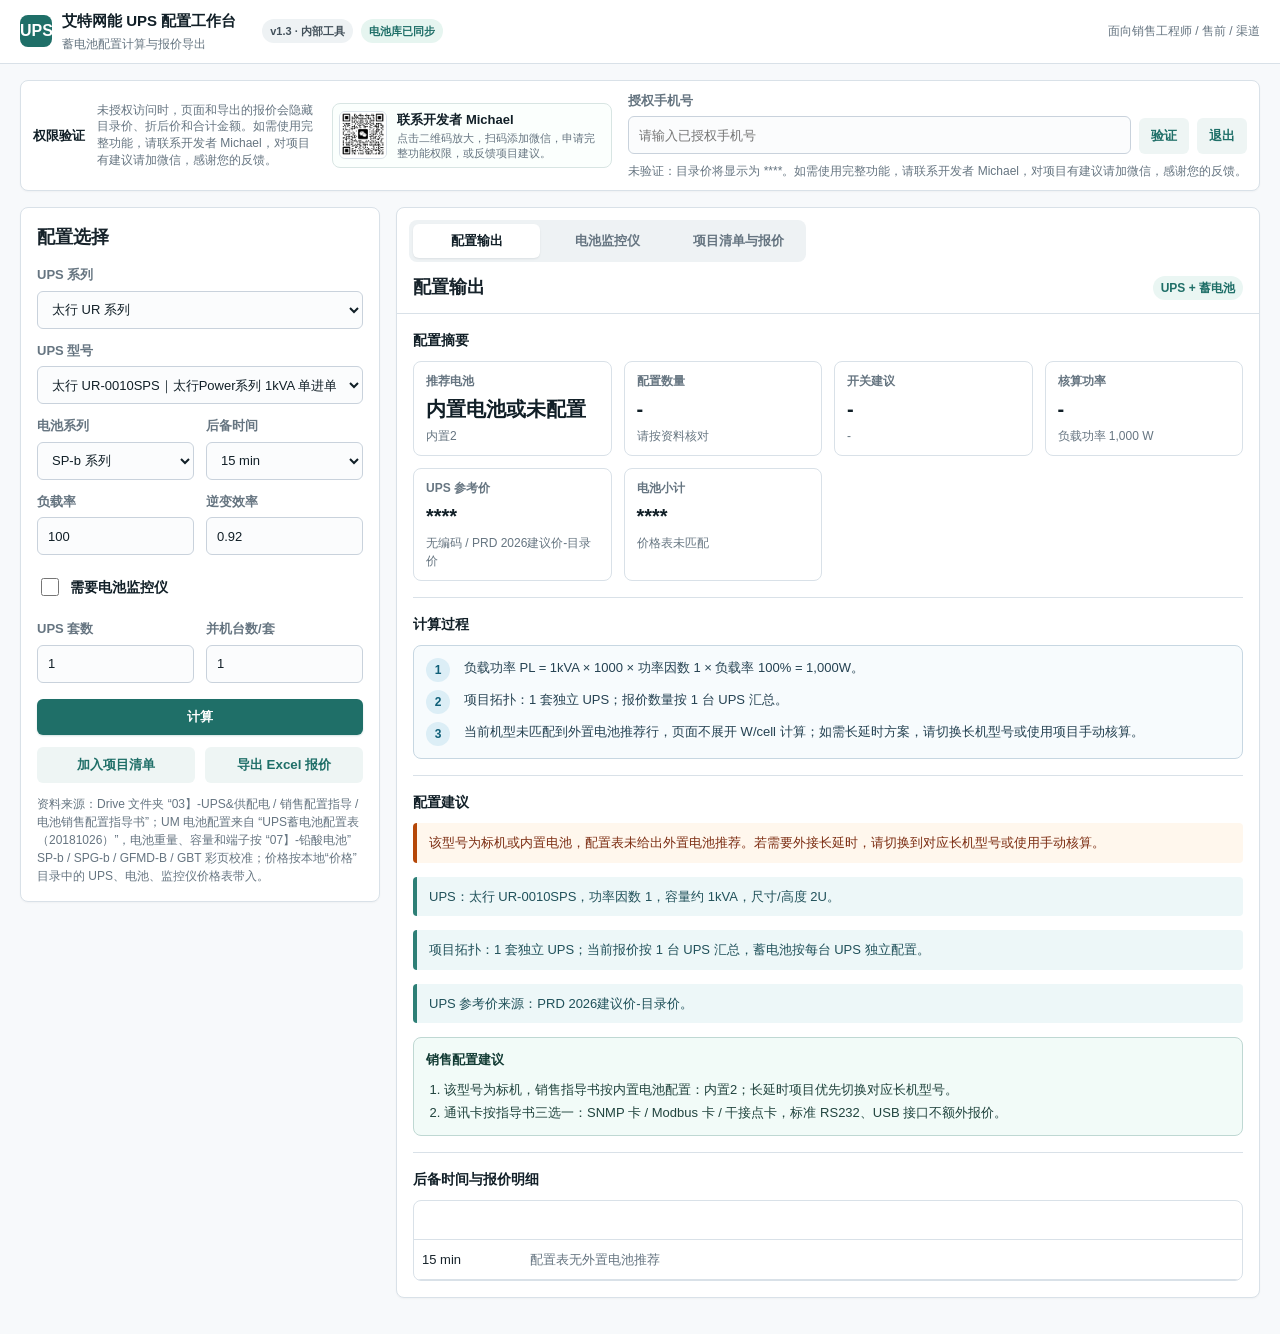
==== index.html @ b53a35a1 "放大微信二维码扫码入口" ====
<!doctype html>
<html lang="zh-CN">
<head>
  <meta charset="utf-8">
  <meta name="viewport" content="width=device-width, initial-scale=1">
  <title>艾特网能 UPS 配置工作台</title>
  <style>
    :root {
      --bg: #f7f9fb;
      --panel: #ffffff;
      --line: #d9e1e8;
      --text: #17232b;
      --muted: #667581;
      --brand: #1f6f68;
      --brand-2: #2d7f76;
      --warn: #b54708;
      --ok: #087443;
      --soft: #eaf6f3;
      --ink: #111f27;
      --table-header: #f4f7f9;
      --row-alt: #fbfcfd;
      --sidebar: #183a36;
    }

    * { box-sizing: border-box; }

    body {
      margin: 0;
      font-family: -apple-system, BlinkMacSystemFont, "Segoe UI", "PingFang SC", "Microsoft YaHei", sans-serif;
      color: var(--text);
      background: var(--bg);
      line-height: 1.5;
    }

    header {
      background: var(--panel);
      color: var(--ink);
      padding: 0;
      border-bottom: 1px solid var(--line);
    }

    .wrap {
      max-width: 1480px;
      margin: 0 auto;
    }

    h1, h2, h3, p { margin: 0; }

    h1 {
      font-size: 15px;
      font-weight: 760;
      letter-spacing: 0;
    }

    header p {
      margin-top: 2px;
      color: var(--muted);
      max-width: 880px;
      font-size: 12px;
    }

    main {
      max-width: 1480px;
      margin: 0 auto;
      padding: 16px 20px 36px;
    }

    .grid {
      display: grid;
      grid-template-columns: minmax(300px, 360px) minmax(0, 1fr);
      gap: 16px;
      align-items: start;
    }

    .panel {
      background: var(--panel);
      border: 1px solid var(--line);
      border-radius: 8px;
      padding: 16px;
      box-shadow: 0 1px 2px rgba(16, 24, 40, 0.035);
      min-width: 0;
    }

    .grid > *,
    .manual > *,
    .monitor-layout > *,
    .two > *,
    .um-accessories > * {
      min-width: 0;
    }

    .panel h2 {
      font-size: 18px;
      margin-bottom: 14px;
    }

    .panel-head {
      display: flex;
      justify-content: space-between;
      gap: 12px;
      align-items: center;
      margin-bottom: 14px;
    }

    .panel-head h2 {
      margin-bottom: 0;
    }

    .panel-head .pill {
      flex: 0 0 auto;
    }

    .form-grid {
      display: grid;
      gap: 12px;
    }

    label {
      display: grid;
      gap: 6px;
      color: var(--muted);
      font-size: 13px;
      font-weight: 650;
    }

    select, input {
      width: 100%;
      height: 38px;
      border: 1px solid #c9d2dc;
      border-radius: 6px;
      background: #fbfcfd;
      color: var(--ink);
      padding: 0 10px;
      font-size: 13px;
      outline: none;
    }

    select:focus, input:focus {
      border-color: var(--brand-2);
      box-shadow: 0 0 0 3px rgba(31, 122, 140, 0.16);
    }

    .two {
      display: grid;
      grid-template-columns: 1fr 1fr;
      gap: 12px;
    }

    .tabs, .seg {
      display: flex;
      gap: 6px;
      padding: 4px;
      border: 1px solid var(--line);
      border-radius: 8px;
      background: #f8fafb;
    }

    .tabs button, .seg button, .primary, .secondary {
      height: 36px;
      border: 0;
      border-radius: 6px;
      padding: 0 12px;
      font-weight: 700;
      cursor: pointer;
      color: #334155;
      background: transparent;
      white-space: nowrap;
    }

    .tabs button.active, .seg button.active {
      background: var(--brand);
      color: #fff;
    }

    .primary {
      width: 100%;
      background: var(--brand);
      color: #fff;
      margin-top: 4px;
      box-shadow: 0 1px 2px rgba(31, 111, 104, 0.2);
    }

    .secondary {
      width: 100%;
      background: #eef5f4;
      color: var(--brand);
      margin-top: 0;
    }

    .summary {
      display: grid;
      grid-template-columns: repeat(4, minmax(130px, 1fr));
      gap: 12px;
      margin-bottom: 16px;
    }

    .metric {
      border: 1px solid var(--line);
      border-radius: 8px;
      padding: 10px 12px;
      background: var(--panel);
      min-height: 78px;
    }

    .metric span {
      display: block;
      color: var(--muted);
      font-size: 12px;
      font-weight: 650;
    }

    .metric strong {
      display: block;
      margin-top: 8px;
      color: var(--ink);
      font-size: 20px;
      line-height: 1.15;
      overflow-wrap: anywhere;
    }

    .metric small {
      display: block;
      margin-top: 6px;
      color: var(--muted);
      font-size: 12px;
    }

    .note {
      border-left: 4px solid var(--brand-2);
      background: #edf7f8;
      padding: 10px 12px;
      color: #20515a;
      border-radius: 4px;
      margin-bottom: 14px;
      font-size: 13px;
    }

    .warn {
      border-left-color: var(--warn);
      background: #fff7ed;
      color: #7c2d12;
    }

    table {
      width: 100%;
      border-collapse: collapse;
      font-size: 13px;
    }

    th, td {
      text-align: left;
      border-bottom: 1px solid var(--line);
      padding: 10px 8px;
      vertical-align: top;
    }

    th {
      color: #475467;
      font-size: 12px;
      background: var(--table-header);
      position: sticky;
      top: 0;
      z-index: 1;
    }

    .table-wrap {
      overflow: auto;
      border: 1px solid var(--line);
      border-radius: 8px;
      max-height: 460px;
      -webkit-overflow-scrolling: touch;
      background: var(--panel);
    }

    .pill {
      display: inline-flex;
      align-items: center;
      height: 24px;
      padding: 0 8px;
      border-radius: 999px;
      background: var(--soft);
      color: var(--brand);
      font-size: 12px;
      font-weight: 750;
    }

    .muted { color: var(--muted); }
    .ok { color: var(--ok); font-weight: 800; }
    .bad { color: var(--warn); font-weight: 800; }

    .manual {
      margin-top: 18px;
      display: grid;
      grid-template-columns: 1.1fr 0.9fr;
      gap: 18px;
    }

    .subsection {
      margin-top: 18px;
    }

    .advanced-manual {
      display: none;
    }

    .result-block {
      margin-top: 16px;
      padding-top: 16px;
      border-top: 1px solid var(--line);
    }

    .result-block:first-of-type {
      margin-top: 0;
      padding-top: 0;
      border-top: 0;
    }

    .result-title {
      display: flex;
      justify-content: space-between;
      gap: 12px;
      align-items: center;
      margin-bottom: 10px;
    }

    .result-title strong {
      color: var(--ink);
      font-size: 14px;
    }

    .calc-process {
      display: grid;
      gap: 8px;
      padding: 12px;
      border: 1px solid #c7d7e2;
      border-radius: 8px;
      background: #f7fbfd;
      font-size: 13px;
    }

    .calc-step {
      display: grid;
      grid-template-columns: 28px 1fr;
      gap: 10px;
      align-items: start;
    }

    .calc-step b {
      display: inline-flex;
      width: 24px;
      height: 24px;
      align-items: center;
      justify-content: center;
      border-radius: 999px;
      background: #dceef6;
      color: #0f5f78;
      font-size: 12px;
    }

    .calc-step span {
      color: #254252;
      overflow-wrap: anywhere;
    }

    .monitor-layout {
      display: grid;
      grid-template-columns: minmax(300px, 380px) 1fr;
      gap: 18px;
      align-items: start;
    }

    .check-row {
      display: flex;
      gap: 8px;
      align-items: center;
      min-height: 40px;
      color: var(--ink);
      font-size: 14px;
      font-weight: 650;
    }

    .check-row input {
      width: 18px;
      height: 18px;
      flex: 0 0 auto;
    }

    input[readonly] {
      background: #f1f5f9;
      color: #475467;
    }

    .guide {
      display: grid;
      gap: 10px;
      margin-bottom: 14px;
      padding: 12px;
      border: 1px solid #bfd8d3;
      border-radius: 8px;
      background: #f2fbf8;
      color: #21443e;
      font-size: 13px;
    }

    .guide strong {
      color: #123b34;
    }

    .guide ol {
      margin: 0;
      padding-left: 18px;
    }

    .guide li + li {
      margin-top: 4px;
    }

    .um-config {
      display: grid;
      gap: 12px;
      padding: 12px;
      border: 1px solid #bfd8d3;
      border-radius: 8px;
      background: #f6fbf9;
    }

    .um-config[hidden],
    .um-result[hidden],
    [hidden] {
      display: none !important;
    }

    .um-accessories {
      display: grid;
      grid-template-columns: repeat(2, minmax(0, 1fr));
      gap: 12px;
      padding-top: 12px;
      border-top: 1px solid var(--line);
    }

    .um-result {
      margin-bottom: 16px;
    }

    .price-input {
      min-width: 96px;
      height: 32px;
      padding: 0 8px;
      text-align: right;
    }

    .formula {
      font-family: ui-monospace, SFMono-Regular, Menlo, Monaco, Consolas, monospace;
      background: #101828;
      color: #d1fadf;
      border-radius: 8px;
      padding: 12px;
      overflow-x: auto;
      font-size: 13px;
    }

    .source {
      margin-top: 12px;
      color: var(--muted);
      font-size: 12px;
    }

    .action-row {
      display: flex;
      flex-wrap: wrap;
      gap: 10px;
      align-items: center;
      margin-top: 14px;
    }

    .compact-actions {
      display: grid;
      grid-template-columns: 1fr 1fr;
      gap: 10px;
    }

    .auth-panel {
      display: grid;
      grid-template-columns: minmax(280px, 1fr) auto;
      gap: 16px;
      align-items: center;
      margin-bottom: 16px;
      border-color: var(--line);
      background: var(--panel);
      padding: 10px 12px;
    }

    .auth-copy {
      display: flex;
      gap: 12px;
      align-items: center;
      min-width: 0;
    }

    .auth-copy strong {
      color: var(--ink);
      font-size: 13px;
      white-space: nowrap;
    }

    .auth-copy span {
      color: var(--muted);
      font-size: 12px;
      line-height: 1.4;
    }

    .auth-controls {
      display: grid;
      grid-template-columns: minmax(190px, 1fr) auto auto;
      gap: 8px;
      align-items: end;
      min-width: 430px;
    }

    .auth-state {
      font-size: 12px;
      color: var(--muted);
      grid-column: 1 / -1;
    }

    .contact-card {
      display: grid;
      grid-template-columns: 48px 1fr;
      gap: 10px;
      align-items: center;
      margin-top: 0;
      padding: 6px;
      border: 1px solid #d8e5e3;
      border-radius: 8px;
      background: #fbfffd;
      max-width: 280px;
      flex: 0 0 auto;
    }

    .qr-thumb {
      width: 48px;
      height: 48px;
      border: 0;
      padding: 0;
      background: transparent;
      cursor: zoom-in;
      border-radius: 6px;
    }

    .qr-thumb:focus-visible {
      outline: 3px solid rgba(31, 122, 140, 0.22);
      outline-offset: 2px;
    }

    .contact-card img {
      width: 48px;
      height: 48px;
      object-fit: cover;
      border-radius: 6px;
      border: 1px solid var(--line);
    }

    .contact-card b {
      display: block;
      color: var(--ink);
      font-size: 13px;
    }

    .contact-card small {
      display: block;
      margin-top: 2px;
      color: var(--muted);
      font-size: 11px;
      line-height: 1.35;
    }

    .qr-modal {
      position: fixed;
      inset: 0;
      z-index: 50;
      display: grid;
      place-items: center;
      padding: 24px;
      background: rgba(17, 31, 39, 0.68);
    }

    .qr-modal[hidden] {
      display: none;
    }

    .qr-modal-card {
      width: min(92vw, 520px);
      background: #fff;
      border-radius: 8px;
      padding: 16px;
      box-shadow: 0 20px 60px rgba(15, 23, 42, 0.28);
    }

    .qr-modal-head {
      display: flex;
      align-items: center;
      justify-content: space-between;
      gap: 12px;
      margin-bottom: 12px;
    }

    .qr-modal-head strong {
      font-size: 16px;
      color: var(--ink);
    }

    .qr-modal-close {
      width: 36px;
      height: 36px;
      border: 1px solid var(--line);
      border-radius: 6px;
      background: #f8fafb;
      color: var(--ink);
      font-size: 24px;
      line-height: 1;
      cursor: pointer;
    }

    .qr-modal img {
      display: block;
      width: 100%;
      max-height: min(72vh, 520px);
      object-fit: contain;
      border: 1px solid var(--line);
      border-radius: 8px;
      background: #fff;
    }

    .qr-modal small {
      display: block;
      margin-top: 10px;
      color: var(--muted);
      text-align: center;
    }

    .app-bar {
      min-height: 56px;
      display: flex;
      align-items: center;
      gap: 18px;
      padding: 10px 20px;
    }

    .brand {
      display: flex;
      align-items: center;
      gap: 10px;
      min-width: 0;
    }

    .brand-mark {
      width: 32px;
      height: 32px;
      border-radius: 8px;
      display: grid;
      place-items: center;
      background: var(--brand);
      color: #fff;
      font-weight: 850;
      letter-spacing: 0;
      flex: 0 0 auto;
    }

    .brand-text {
      min-width: 0;
    }

    .brand-text h1,
    .brand-text p {
      overflow: hidden;
      text-overflow: ellipsis;
      white-space: nowrap;
    }

    .app-badges {
      display: flex;
      flex-wrap: wrap;
      gap: 8px;
      align-items: center;
      margin-left: 8px;
    }

    .app-badges .pill {
      height: 24px;
      background: #eef2f4;
      color: #42505a;
      font-size: 11px;
      font-weight: 650;
    }

    .app-badges .pill.ok-pill {
      background: #e6f5f0;
      color: var(--brand);
    }

    .app-audience {
      margin-left: auto;
      color: var(--muted);
      font-size: 12px;
      white-space: nowrap;
    }

    .config-panel {
      position: sticky;
      top: 16px;
    }

    .output-panel {
      padding: 0;
      overflow: hidden;
    }

    .workspace-tabs {
      display: inline-grid;
      grid-template-columns: repeat(3, minmax(0, 1fr));
      gap: 4px;
      margin: 12px;
      padding: 4px;
      border-radius: 8px;
      background: #eef2f4;
      color: var(--muted);
    }

    .workspace-tabs button {
      height: 34px;
      border: 0;
      border-radius: 6px;
      padding: 0 18px;
      background: transparent;
      color: inherit;
      font-weight: 750;
      white-space: nowrap;
      cursor: pointer;
    }

    .workspace-tabs button.active {
      background: var(--panel);
      color: var(--ink);
      box-shadow: 0 1px 2px rgba(16, 24, 40, 0.08);
    }

    .output-heading {
      padding: 0 16px 12px;
      border-bottom: 1px solid var(--line);
      margin-bottom: 0;
    }

    .workspace-view {
      padding: 16px;
    }

    .workspace-view[hidden] {
      display: none !important;
    }

    .workspace-view.subsection {
      margin-top: 0;
      border-top: 1px solid var(--line);
    }

    .workspace-view.subsection:first-of-type {
      border-top: 0;
    }

    .quote-project-view + .quote-project-view {
      padding-top: 0;
      border-top: 0;
    }

    .empty-state {
      min-height: 100px;
      display: grid;
      place-items: center;
      border: 1px dashed #d7e0e7;
      border-radius: 8px;
      color: var(--muted);
      background: #fbfcfd;
      text-align: center;
      padding: 20px;
    }

    @media (max-width: 980px) {
      .grid, .manual, .monitor-layout { grid-template-columns: 1fr; }
      .summary { grid-template-columns: repeat(2, minmax(0, 1fr)); }
      .auth-panel, .auth-controls { grid-template-columns: 1fr; min-width: 0; }
      .config-panel { position: static; }
      .app-audience { display: none; }
    }

    @media (max-width: 760px) {
      header {
        padding: 0;
      }

      h1 {
        font-size: 14px;
        line-height: 1.2;
      }

      header p {
        font-size: 12px;
        line-height: 1.55;
      }

      main {
        padding: 12px 10px 28px;
      }

      .app-bar {
        padding: 10px 12px;
        align-items: flex-start;
        flex-direction: column;
        gap: 8px;
      }

      .app-badges {
        margin-left: 42px;
      }

      .auth-copy {
        display: grid;
        gap: 8px;
      }

      .contact-card {
        max-width: none;
      }

      .workspace-tabs {
        display: grid;
        width: calc(100% - 24px);
        overflow-x: auto;
      }

      .workspace-tabs button {
        padding: 0 8px;
        font-size: 12px;
      }

      .grid,
      .manual,
      .monitor-layout {
        gap: 12px;
      }

      .panel {
        padding: 12px;
        border-radius: 7px;
      }

      .output-panel {
        padding: 0;
      }

      .panel h2 {
        font-size: 16px;
      }

      .panel-head {
        align-items: flex-start;
        flex-direction: column;
        gap: 8px;
      }

      .panel-head .pill {
        align-self: flex-start;
      }

      select,
      input {
        height: 44px;
        font-size: 16px;
      }

      .primary,
      .secondary,
      .tabs button,
      .seg button {
        height: 42px;
        min-height: 42px;
      }

      .tabs button,
      .seg button {
        flex: 1 0 auto;
      }

      .summary {
        gap: 8px;
        margin-bottom: 12px;
      }

      .metric {
        min-height: 76px;
        padding: 10px;
      }

      .metric strong {
        font-size: 17px;
      }

      .result-block {
        margin-top: 12px;
        padding-top: 12px;
      }

      .calc-process,
      .guide,
      .note {
        font-size: 12px;
      }

      .table-wrap {
        max-height: none;
      }

      table {
        font-size: 12px;
      }

      th,
      td {
        padding: 8px 7px;
      }

      th {
        top: 0;
      }

      .source {
        font-size: 11px;
      }
    }

    @media (max-width: 560px) {
      main { padding-left: 12px; padding-right: 12px; }
      .summary { grid-template-columns: repeat(2, minmax(0, 1fr)); }
      .two, .um-accessories { grid-template-columns: 1fr; }
      .tabs, .seg { overflow-x: auto; }
      th, td { min-width: 112px; }
      .compact-actions { grid-template-columns: 1fr; }
      .contact-card {
        grid-template-columns: 56px 1fr;
        align-items: center;
      }
      .qr-thumb,
      .contact-card img {
        width: 56px;
        height: 56px;
      }
      .auth-controls {
        gap: 10px;
      }
      .check-row {
        min-height: 36px;
      }
    }

    @media (max-width: 390px) {
      main {
        padding-left: 8px;
        padding-right: 8px;
      }

      .summary {
        grid-template-columns: 1fr;
      }

      .contact-card {
        grid-template-columns: 1fr;
      }

      .app-badges {
        margin-left: 0;
      }
    }
  </style>
</head>
<body>
  <header>
    <div class="wrap app-bar">
      <div class="brand">
        <div class="brand-mark">UPS</div>
        <div class="brand-text">
          <h1>艾特网能 UPS 配置工作台</h1>
          <p>蓄电池配置计算与报价导出</p>
        </div>
      </div>
      <div class="app-badges" aria-label="工具状态">
        <span class="pill">v1.3 · 内部工具</span>
        <span class="pill ok-pill">电池库已同步</span>
      </div>
      <div class="app-audience">面向销售工程师 / 售前 / 渠道</div>
    </div>
  </header>

  <main>
    <section class="panel auth-panel">
      <div class="auth-copy">
        <strong>权限验证</strong>
        <span>未授权访问时，页面和导出的报价会隐藏目录价、折后价和合计金额。如需使用完整功能，请联系开发者 Michael，对项目有建议请加微信，感谢您的反馈。</span>
        <div class="contact-card">
          <button class="qr-thumb" id="openQrModal" type="button" aria-label="放大 Michael 微信二维码">
            <img src="assets/michael-wechat.jpg" alt="Michael 微信二维码">
          </button>
          <div>
            <b>联系开发者 Michael</b>
            <small>点击二维码放大，扫码添加微信，申请完整功能权限，或反馈项目建议。</small>
          </div>
        </div>
      </div>
      <div class="auth-controls">
        <label>
          授权手机号
          <input id="authPhone" type="tel" inputmode="tel" placeholder="请输入已授权手机号">
        </label>
        <button class="secondary" id="authVerify" type="button">验证</button>
        <button class="secondary" id="authLogout" type="button">退出</button>
        <span class="auth-state" id="authState">未验证：目录价将显示为 ****</span>
      </div>
    </section>

    <div class="qr-modal" id="qrModal" hidden aria-hidden="true">
      <div class="qr-modal-card" role="dialog" aria-modal="true" aria-labelledby="qrModalTitle">
        <div class="qr-modal-head">
          <strong id="qrModalTitle">Michael 微信二维码</strong>
          <button class="qr-modal-close" id="closeQrModal" type="button" aria-label="关闭二维码弹窗">×</button>
        </div>
        <img src="assets/michael-wechat.jpg" alt="Michael 微信二维码放大图">
        <small>打开微信扫一扫，添加 Michael 申请完整功能权限或反馈建议。</small>
      </div>
    </div>

    <div class="grid">
      <section class="panel config-panel">
        <h2>配置选择</h2>
        <div class="form-grid">
          <label>
            UPS 系列
            <select id="series"></select>
          </label>

          <label id="upsField">
            UPS 型号
            <select id="ups"></select>
          </label>

          <div id="umConfig" class="um-config" hidden>
            <div class="seg" aria-label="UM 配置模式">
              <button type="button" id="umModeModular" class="active" data-um-mode="modular">模块/机柜</button>
              <button type="button" id="umModeIntegrated" data-um-mode="integrated">一体化 UPS</button>
            </div>

            <div id="umModularFields" class="form-grid">
              <div class="two">
                <label>
                  功率模块
                  <select id="umModule"></select>
                </label>
                <label>
                  机柜
                  <select id="umCabinet"></select>
                </label>
              </div>
              <div class="two">
                <label>
                  模块数量
                  <input id="umModuleQty" type="number" min="1" step="1" value="1">
                </label>
                <label>
                  配置容量
                  <input id="umCapacity" type="text" value="-" readonly>
                </label>
              </div>
            </div>

            <div id="umIntegratedFields" class="form-grid" hidden>
              <label>
                一体化机框
                <select id="umIntegrated"></select>
              </label>
              <div class="two">
                <label>
                  功率模块
                  <select id="umIntegratedModule"></select>
                </label>
                <label>
                  模块数量
                  <input id="umIntegratedQty" type="number" min="1" step="1" value="1">
                </label>
              </div>
            </div>

            <div class="um-accessories">
              <label class="check-row">
                <input id="umSnmp" type="checkbox">
                SNMP 卡
              </label>
              <label>
                SNMP 数量
                <input id="umSnmpQty" type="number" min="0" step="1" value="1">
              </label>
              <label>
                LBS 线缆
                <select id="umLbs"></select>
              </label>
              <label>
                LBS 数量
                <input id="umLbsQty" type="number" min="0" step="1" value="0">
              </label>
              <label>
                并机线缆
                <select id="umParallel"></select>
              </label>
              <label>
                并机线数量
                <input id="umParallelQty" type="number" min="0" step="1" value="0">
              </label>
            </div>
          </div>

          <div class="two">
            <label>
              电池系列
              <select id="batterySeries">
                <option value="sp">SP-b 系列</option>
                <option value="gbt">GBT 系列</option>
                <option value="gfmd">GFMD 2V 系列</option>
              </select>
            </label>
            <label>
              后备时间
              <select id="duration">
                <option value="15">15 min</option>
                <option value="30">30 min</option>
                <option value="45">45 min</option>
                <option value="60">60 min</option>
                <option value="120">120 min</option>
                <option value="180">180 min</option>
                <option value="240">240 min</option>
                <option value="300">300 min</option>
                <option value="360">360 min</option>
              </select>
            </label>
          </div>

          <div class="two">
            <label>
              负载率
              <input id="loadRate" type="number" min="1" max="100" step="1" value="100">
            </label>
            <label>
              逆变效率
              <input id="efficiency" type="number" min="0.70" max="0.99" step="0.01" value="0.92">
            </label>
          </div>

          <label class="check-row">
            <input id="includeMonitor" type="checkbox">
            需要电池监控仪
          </label>

          <div class="two">
            <label>
              UPS 套数
              <input id="systemQty" type="number" min="1" step="1" value="1">
            </label>
            <label>
              并机台数/套
              <input id="parallelUnits" type="number" min="1" step="1" value="1">
            </label>
          </div>

          <button class="primary" id="apply">计算</button>
          <div class="compact-actions">
            <button class="secondary" id="addProjectItem" type="button">加入项目清单</button>
            <button class="secondary" id="exportQuote" type="button">导出 Excel 报价</button>
          </div>
        </div>
        <p class="source">资料来源：Drive 文件夹 “03】-UPS&供配电 / 销售配置指导 / 电池销售配置指导书”；UM 电池配置来自 “UPS蓄电池配置表（20181026）”，电池重量、容量和端子按 “07】-铅酸电池” SP-b / SPG-b / GFMD-B / GBT 彩页校准；价格按本地“价格”目录中的 UPS、电池、监控仪价格表带入。</p>
      </section>

      <section class="panel output-panel">
        <div class="workspace-tabs" aria-label="工作区视图">
          <button class="active" type="button" data-workspace-tab="config">配置输出</button>
          <button type="button" data-workspace-tab="monitor">电池监控仪</button>
          <button type="button" data-workspace-tab="project">项目清单与报价</button>
        </div>
        <div class="panel-head output-heading">
          <h2>配置输出</h2>
          <span class="pill" id="outputMode">UPS + 蓄电池</span>
        </div>
        <div class="workspace-view" data-workspace-panel="config">
        <div class="result-block">
          <div class="result-title">
            <strong>配置摘要</strong>
          </div>
          <div class="summary">
          <div class="metric">
            <span>推荐电池</span>
            <strong id="recBattery">-</strong>
            <small id="recDuration">-</small>
          </div>
          <div class="metric">
            <span>配置数量</span>
            <strong id="recQty">-</strong>
            <small id="dcVoltage">-</small>
          </div>
          <div class="metric">
            <span>开关建议</span>
            <strong id="recCurrent">-</strong>
            <small id="switchLevel">-</small>
          </div>
          <div class="metric">
            <span>核算功率</span>
            <strong id="powerNeed">-</strong>
            <small id="loadPower">-</small>
          </div>
          <div class="metric">
            <span>UPS 参考价</span>
            <strong id="upsPrice">-</strong>
            <small id="upsPriceNote">-</small>
          </div>
          <div class="metric">
            <span>电池小计</span>
            <strong id="batteryPrice">-</strong>
            <small id="batteryPriceNote">-</small>
          </div>
          </div>
        </div>

        <div class="result-block">
          <div class="result-title">
            <strong>计算过程</strong>
          </div>
          <div class="calc-process" id="calcProcess"></div>
        </div>

        <div class="result-block">
          <div class="result-title">
            <strong>配置建议</strong>
          </div>
          <div id="notes"></div>
          <div class="guide" id="salesAdvice">
            <strong>销售配置建议</strong>
            <ol id="salesAdviceList"></ol>
          </div>
        </div>

        <div id="umResult" class="um-result" hidden>
          <div class="summary">
            <div class="metric">
              <span>UM 容量</span>
              <strong id="umResultCapacity">-</strong>
              <small id="umResultMode">-</small>
            </div>
            <div class="metric">
              <span>机柜/机框</span>
              <strong id="umResultCabinet">-</strong>
              <small id="umResultCabinetPrice">-</small>
            </div>
            <div class="metric">
              <span>功率模块</span>
              <strong id="umResultModule">-</strong>
              <small id="umResultModulePrice">-</small>
            </div>
            <div class="metric">
              <span>UPS 合计</span>
              <strong id="umResultTotal">-</strong>
              <small id="umResultAccessoryTotal">-</small>
            </div>
          </div>
          <div class="table-wrap">
            <table>
              <thead>
                <tr>
                  <th>编码</th>
                  <th>型号</th>
                  <th>名称</th>
                  <th>数量</th>
                  <th>目录单价</th>
                  <th>目录小计</th>
                  <th>说明</th>
                </tr>
              </thead>
              <tbody id="umPriceBody"></tbody>
            </table>
          </div>
        </div>
        <div class="result-block">
          <div class="result-title">
            <strong>后备时间与报价明细</strong>
          </div>
          <div class="table-wrap">
          <table>
            <thead>
              <tr>
                <th>后备时间</th>
                <th>电池型号</th>
                <th>数量</th>
                <th>最大电流/开关</th>
                <th>节数</th>
                <th>直流电压</th>
                <th>电池单价</th>
                <th>电池小计</th>
              </tr>
            </thead>
            <tbody id="optionsBody"></tbody>
          </table>
          </div>
        </div>
        </div>

    <section class="manual advanced-manual" aria-hidden="true">
      <div class="panel">
        <h2>手动核算</h2>
        <div class="form-grid">
          <div class="two">
            <label>
              UPS 容量 VA
              <input id="manualVa" type="number" min="1" step="100" value="20000">
            </label>
            <label>
              功率因数
              <input id="manualPf" type="number" min="0.1" max="1" step="0.01" value="0.9">
            </label>
          </div>
          <div class="two">
            <label>
              单组电池节数 N
              <input id="manualCells" type="number" min="1" step="1" value="20">
            </label>
            <label>
              电池组数
              <input id="manualStrings" type="number" min="1" step="1" value="1">
            </label>
          </div>
          <div class="two">
            <label>
              逆变效率 η
              <input id="manualEff" type="number" min="0.70" max="0.99" step="0.01" value="0.92">
            </label>
            <label>
              单节电池电压
              <input id="manualBlockV" type="number" min="2" step="1" value="12">
            </label>
          </div>
          <button class="primary" id="manualCalc">手动计算</button>
        </div>
      </div>
      <div class="panel">
        <h2>手动结果</h2>
        <div class="summary" style="grid-template-columns: repeat(2, minmax(0, 1fr));">
          <div class="metric">
            <span>每单格所需恒功率</span>
            <strong id="manualW">-</strong>
            <small>W/cell</small>
          </div>
          <div class="metric">
            <span>最大放电电流</span>
            <strong id="manualI">-</strong>
            <small>按 1.75V/cell 截止</small>
          </div>
        </div>
        <div class="formula">W = PL / (N * 单格数 * η * 组数)<br>I = PL / (N * 1.75 * 单格数 * η * 组数)</div>
        <p class="source">PL = UPS 容量 × 功率因数 × 负载率。12V 电池按 6 个 2V 单格计算，2V 单体按 1 个单格计算。</p>
      </div>
    </section>

    <section class="workspace-view subsection" id="monitorSection" data-workspace-panel="monitor" hidden>
      <div class="panel-head">
        <h2>电池监控仪配置</h2>
        <span class="pill">已纳入报价</span>
      </div>
      <div class="guide">
        <strong>配置说明</strong>
        <ol>
          <li>先按 UPS 蓄电池结果确定“每组多少节、共有几组”。单体测量模块和测试线都是每节电池各 1 个。</li>
          <li>监控主机 SBMS-PBMS6000：12V 电池每台最多接 6 组且合计不超过 420 节；2V 单体每台 1 组且不超过 420 节。</li>
          <li>电池大小会影响极柱测试线规格，页面按推荐电池型号自动选择 M6/M8/M10；小容量或资料缺失型号会给出现场复核提示。</li>
          <li>每组电池配置 1 个电流模块和 1 个霍尔传感器。霍尔型号无需手动选择，页面会按分组最大电流自动向上取 100/200/400/600/800/1000A 档。</li>
          <li>只有现场线缆过粗、单个霍尔穿不过时，才把“每组霍尔数量”改为 2 个。</li>
          <li>HMI 显示屏、组电压模块、上门安装指导是选配项，可按项目要求勾选；目录价自动按 Drive 价格表带出。</li>
        </ol>
      </div>
      <div class="monitor-layout">
        <div class="form-grid">
          <div class="two">
            <label>
              单组电池节数
              <input id="monitorCells" type="number" min="1" step="1" value="20">
            </label>
            <label>
              电池组数
              <input id="monitorStrings" type="number" min="1" step="1" value="1">
            </label>
          </div>
          <div class="two">
            <label>
              单节电池电压
              <select id="monitorBlockV">
                <option value="12">12V 电池</option>
                <option value="2">2V 单体</option>
              </select>
            </label>
            <label>
              自动计算分组电流
              <input id="monitorCurrent" type="number" min="0" step="1" value="0" readonly>
            </label>
          </div>
          <div class="two">
            <label>
              极柱测试线
              <select id="monitorTerminal">
                <option value="M6">M6 / 88091147</option>
                <option value="M8">M8 / 88091148</option>
                <option value="M10">M10 / 88091149</option>
              </select>
            </label>
            <label>
              每组霍尔数量
              <select id="monitorHallPerString">
                <option value="1">1 个</option>
                <option value="2">2 个（线缆过粗）</option>
              </select>
            </label>
          </div>
          <p class="source" id="monitorBatteryInfo">电池型号：-</p>
          <label class="check-row">
            <input id="monitorHmi" type="checkbox" checked>
            选配 7 寸 HMI 显示屏
          </label>
          <label class="check-row">
            <input id="monitorVm" type="checkbox" checked>
            选配组电压监控模块
          </label>
          <label class="check-row">
            <input id="monitorService" type="checkbox">
            需要上门安装指导
          </label>
          <button class="primary" id="monitorCalc">计算监控仪配置</button>
          <p class="source">规则来源：SBMS 系列电池监控系统销售配置指导书 V202507；目录价来源：电池监控仪目录价 iTeaQ-2025-11-V1.0。</p>
        </div>

        <div>
          <div class="summary">
            <div class="metric">
              <span>监控主机</span>
              <strong id="monitorHost">-</strong>
              <small>SBMS-PBMS6000</small>
            </div>
            <div class="metric">
              <span>单体模块</span>
              <strong id="monitorCellModule">-</strong>
              <small id="monitorCellModuleType">-</small>
            </div>
            <div class="metric">
              <span>电流采集</span>
              <strong id="monitorCurrentModule">-</strong>
              <small id="monitorHall">-</small>
            </div>
            <div class="metric">
              <span>覆盖规模</span>
              <strong id="monitorTotalCells">-</strong>
              <small id="monitorCapacityNote">-</small>
            </div>
            <div class="metric">
              <span>目录价合计</span>
              <strong id="monitorPriceTotal">-</strong>
              <small>按 Drive 目录价自动带入</small>
            </div>
          </div>
          <div id="monitorNotes"></div>
          <div class="table-wrap">
            <table>
              <thead>
                <tr>
                  <th>编码</th>
                  <th>型号</th>
                  <th>名称</th>
                  <th>数量</th>
                  <th>目录单价</th>
                  <th>目录小计</th>
                  <th>说明</th>
                </tr>
              </thead>
              <tbody id="monitorBody"></tbody>
            </table>
          </div>
        </div>
      </div>
    </section>

    <section class="workspace-view subsection quote-project-view" data-workspace-panel="project" hidden>
      <div class="panel-head">
        <h2>项目清单</h2>
        <span class="pill" id="projectSummary">当前配置导出</span>
      </div>
      <p class="source">不同型号或多套 UPS 可逐项加入项目清单；清单为空时，导出使用当前配置。</p>
      <div class="table-wrap">
        <table>
          <thead>
            <tr>
              <th>项目项</th>
              <th>配置</th>
              <th>拓扑</th>
              <th>后备时间</th>
              <th>监控仪</th>
              <th>目录小计</th>
              <th>操作</th>
            </tr>
          </thead>
          <tbody id="projectBody"></tbody>
        </table>
      </div>
      <div class="action-row">
        <button class="secondary" id="clearProjectItems" type="button">清空项目清单</button>
      </div>
    </section>

    <section class="workspace-view subsection quote-project-view" data-workspace-panel="project" hidden>
      <h2>报价折扣与导出</h2>
      <p class="source">每个产品可单独填写折扣百分比；留空按 100% 目录价/参考价导出。</p>
      <div class="table-wrap">
        <table>
          <thead>
            <tr>
              <th>类别</th>
              <th>编码</th>
              <th>型号</th>
              <th>名称</th>
              <th>数量</th>
              <th>目录单价</th>
              <th>折扣 %</th>
              <th>折后单价</th>
              <th>折后小计</th>
            </tr>
          </thead>
          <tbody id="quoteDiscountBody"></tbody>
        </table>
      </div>
      <div class="action-row">
        <strong id="quoteDiscountTotal">折后合计 -</strong>
        <button class="secondary" id="exportQuoteBottom" type="button">导出 Excel 报价</button>
      </div>
    </section>
      </section>
    </div>
  </main>

  <script src="authorized-phones.js"></script>
  <script src="price-data.js"></script>
  <script src="battery-products-data.js"></script>
  <script src="um-battery-data.js"></script>
  <script src="gbt-battery-data.js"></script>
  <script>
    const durations = ["15", "30", "45", "60", "120", "180", "240", "300", "360"];
    const hallSensors = [
      { limit: 100, code: "88091139", model: "SBMS-CS100EK1T5", desc: "霍尔传感器 0~±100A，Φ20mm" },
      { limit: 200, code: "88091140", model: "SBMS-CS200EK2T5", desc: "霍尔传感器 0~±200A，Φ40mm" },
      { limit: 400, code: "88091141", model: "SBMS-CS400EK2T5", desc: "霍尔传感器 0~±400A，Φ40mm" },
      { limit: 600, code: "88091142", model: "SBMS-CS600EK2T5", desc: "霍尔传感器 0~±600A，Φ40mm" },
      { limit: 800, code: "88091143", model: "SBMS-CS800EK2T5", desc: "霍尔传感器 0~±800A，Φ40mm" },
      { limit: 1000, code: "88091144", model: "SBMS-CS1000EK2T5", desc: "霍尔传感器 0~±1000A，Φ40mm" }
    ];

    const terminalCables = {
      M6: { code: "88091147", model: "SBMS-PBAT-C1-0-M6-30", desc: "O 型端，孔径 6mm，长度 30cm" },
      M8: { code: "88091148", model: "SBMS-PBAT-C1-0-M8-30", desc: "O 型端，孔径 8mm，长度 30cm" },
      M10: { code: "88091149", model: "SBMS-PBAT-C1-0-M10-30", desc: "O 型端，孔径 10mm，长度 30cm" }
    };

    const monitorCatalogPrices = {
      "88091156": 7340,
      "88091157": 5810,
      "88091138": 770,
      "88091139": 730,
      "88091140": 770,
      "88091141": 770,
      "88091142": 940,
      "88091143": 940,
      "88091144": 940,
      "88091145": 260,
      "88091146": 260,
      "88091147": 50,
      "88091148": 50,
      "88091149": 70,
      "88091150": 840
    };

    let currentMonitorBatteryModel = "";
    let currentMonitorTerminalNote = "";
    let currentMonitorQuoteLines = [];
    let currentQuote = { lines: [], notes: [] };
    let currentSalesAdvice = [];
    let currentCalculationSteps = [];
    let projectItems = [];
    let isPriceAuthorized = false;
    let activeWorkspaceTab = "config";
    const AUTH_STORAGE_KEY = "ups-price-auth-hash";
    const quoteDiscounts = {};
    const UPS_PRICES = buildUpsPrices(window.UPS_PRICE_ROWS || []);
    const BATTERY_PRICES = buildBatteryPrices(window.BATTERY_PRICE_ROWS || []);
    const BATTERY_PRODUCTS = buildBatteryProducts(window.BATTERY_PRODUCT_ROWS || []);
    const UM_BATTERY_DATA = buildUmBatteryData(window.UM_BATTERY_ROWS || []);
    const GBT_POWER_DATA = buildGbtPowerData(window.GBT_BATTERY_POWER_ROWS || []);

    const DATA = {
      taixing: {
        name: "太行 UR 系列",
        rows: [
          row("太行 UR-0010SPS", "太行Power系列 1kVA 单进单出标机", 1, "内置2", "2U", {}),
          row("太行 UR-0010SPL", "太行Power系列 1kVA 单进单出长机", 1, "3", "2U", {
            sp: picks(["SP12-24b","1组*3节","35A(63A)"],["SP12-38b","1组*3节","35A(63A)"],["SP12-65b","1组*3节","35A(63A)"],["SP12-100b","1组*3节","35A(63A)"]),
            gbt: picks(["GBT12-24","1组*3节","35A(63A)"],["GBT12-38","1组*3节","35A(63A)"],["GBT12-65","1组*3节","35A(63A)"],["GBT12-100","1组*3节","35A(63A)"])
          }),
          row("太行 UR-0020SPS", "太行Power系列 2kVA 单进单出标机", 1, "内置4", "2U", {}),
          row("太行 UR-0020SPL", "太行Power系列 2kVA 单进单出长机", 1, "6", "2U", {
            sp: picks(["SP12-24b","1组*6节","35A(63A)"],["SP12-38b","1组*6节","35A(63A)"],["SP12-65b","1组*6节","35A(63A)"],["SP12-100b","1组*6节","35A(63A)"]),
            gbt: picks(["GBT12-24","1组*6节","35A(63A)"],["GBT12-38","1组*6节","35A(63A)"],["GBT12-65","1组*6节","35A(63A)"],["GBT12-100","1组*6节","35A(63A)"])
          }),
          row("太行 UR-0030SPS", "太行Power系列 3kVA 单进单出标机", 1, "内置6", "2U", {}),
          row("太行 UR-0030SPL", "太行Power系列 3kVA 单进单出长机", 1, "8", "2U", {
            sp: picks(["SP12-24b","1组*8节","39A(63A)"],["SP12-50b","1组*8节","39A(63A)"],["SP12-65b","1组*8节","39A(63A)"],["SP12-120b","1组*8节","39A(63A)"]),
            gbt: picks(["GBT12-38","1组*8节","39A(63A)"],["GBT12-38","1组*8节","39A(63A)"],["GBT12-65","1组*8节","39A(63A)"],["GBT12-120","1组*8节","39A(63A)"])
          }),
          row("太行 UR-0060SPL", "太行Power系列 6kVA 单进单出长机", 1, "16-20", "2U", {
            sp: picks(["SP12-24b","1组*16节","39A(63A)"],["SP12-38b","1组*18节","35A(63A)"],["SP12-65b","1组*16节","39A(63A)"],["SP12-100b","1组*18节","35A(63A)"]),
            gbt: picks(["GBT12-24","1组*18节","35A(63A)"],["GBT12-38","1组*18节","35A(63A)"],["GBT12-65","1组*16节","39A(63A)"],["GBT12-100","1组*18节","35A(63A)"])
          }),
          row("太行 UR-0100SPL", "太行Power系列 10kVA 单进单出长机", 1, "16-20", "2U", {
            sp: picks(["SP12-38b","1组*20节","52A(63A)"],["SP12-65b","1组*16节","65A(80A)"],["SP12-100b","1组*18节","58A(80A)"],["SP12-150b","1组*20节","52A(63A)"]),
            gbt: picks(["GBT12-38","1组*20节","52A(63A)"],["GBT12-65","1组*18节","58A(80A)"],["GBT12-100","1组*18节","58A(80A)"],["GBT12-150","1组*20节","52A(63A)"])
          }),
          row("太行 UR-0100NPL", "太行Power系列 10kVA 三进单出长机", 1, "16-20", "2U", {
            sp: picks(["SP12-38b","1组*20节","52A(63A)"],["SP12-65b","1组*20节","52A(63A)"],["SP12-100b","1组*20节","52A(63A)"],["SP12-150b","1组*20节","52A(63A)"]),
            gbt: picks(["GBT12-38","1组*20节","52A(63A)"],["GBT12-65","1组*20节","52A(63A)"],["GBT12-100","1组*20节","52A(63A)"],["GBT12-150","1组*20节","52A(63A)"])
          }, "PF：16-17节为0.8，18-19节为0.9，20节为1.0"),
          row("太行 UR-0150NPL", "太行Power系列 15kVA 三进单出长机", 1, "16-20", "2U", {
            sp: picks(["SP12-65b","1组*20节","78A(100A)"],["SP12-100b","1组*20节","78A(100A)"],["SP12-150b","1组*20节","78A(100A)"],["SP12-200b","1组*20节","78A(100A)"]),
            gbt: picks(["GBT12-65","1组*20节","78A(100A)"],["GBT12-80","1组*20节","78A(100A)"],["GBT12-150","1组*20节","78A(100A)"],["GBT12-200","1组*20节","78A(100A)"])
          }),
          row("太行 UR-0200NPL", "太行Power系列 20kVA 三进单出长机", 1, "16-20", "2U", {
            sp: picks(["SP12-65b","1组*20节","104A(125A)"],["SP12-120b","1组*20节","104A(125A)"],["SP12-200b","1组*20节","104A(125A)"],["SP12-150b","2组*20节","1*125A+2*125A"]),
            gbt: picks(["GBT12-70","1组*20节","104A(125A)"],["GBT12-120","1组*20节","104A(125A)"],["GBT12-200","1组*20节","104A(125A)"],["GBT12-150","2组*20节","1*125A+2*125A"])
          }),
          row("太行 UR-0100TPL", "太行Power系列 10kVA 三三/三单/单单长机", 0.9, "30-32-50", "3U", {
            sp: picks(["SP12-24b","1组*36节","26A(40A)"],["SP12-24b","1组*36节","26A(40A)"],["SP12-38b","1组*42节","22A(40A)"],["SP12-65b","1组*36节","26A(40A)"]),
            gbt: picks(["GBT12-17","1组*36节","26A(40A)"],["GBT12-24","1组*38节","25A(40A)"],["GBT12-50","1组*36节","26A(40A)"],["GBT12-65","1组*40节","23A(40A)"])
          }, "36节及以上不降额；32、34节降至90%；30节降至80%"),
          row("太行 UR-0150TPL", "太行Power系列 15kVA 三三/三单/单单长机", 0.9, "30-32-50", "3U", {
            sp: picks(["SP12-24b","1组*36节","39A(63A)"],["SP12-38b","1组*40节","35A(63A)"],["SP12-65b","1组*36节","29A(40A)"],["SP12-100b","1组*40节","35A(63A)"]),
            gbt: picks(["GBT12-24","1组*40节","35A(63A)"],["GBT12-38","1组*38节","37A(63A)"],["GBT12-65","1组*36节","39A(63A)"],["GBT12-100","1组*38节","37A(63A)"])
          }),
          row("太行 UR-0200TPL", "太行Power系列 20kVA 三三/三单/单单长机", 0.9, "30-32-50", "3U", {
            sp: picks(["SP12-24b","1组*42节","44A(63A)"],["SP12-50b","1组*40节","47A(63A)"],["SP12-65b","1组*44节","42A(63A)"],["SP12-150b","1组*36节","52A(63A)"]),
            gbt: picks(["GBT12-38","1组*36节","52A(63A)"],["GBT12-50","1组*40节","47A(63A)"],["GBT12-90","1组*38节","49A(63A)"],["GBT12-120","1组*42节","44A(63A)"])
          }),
          row("太行 UR-0300TPL", "太行Power系列 30kVA 三进三出长机", 0.9, "30-32-50", "3U", {
            sp: picks(["SP12-50b","1组*38节","74A(100A)"],["SP12-65b","1组*40节","70A(100A)"],["SP12-120b","1组*40节","70A(100A)"],["SP12-200b","1组*36节","78A(100A)"]),
            gbt: picks(["GBT12-50","1组*38节","74A(100A)"],["GBT12-70","1组*40节","70A(100A)"],["GBT12-120","1组*40节","70A(100A)"],["GBT12-200","1组*38节","74A(100A)"])
          }),
          row("太行 UR-0400TPL", "太行Power系列 40kVA 三进三出长机", 0.9, "30-32-50", "3U", {
            sp: picks(["SP12-65b","1组*36节","104A(125A)"],["SP12-100b","1组*40节","93A(125A)"],["SP12-150b","1组*42节","89A(125A)"],["SP12-250b","1组*42节","89A(125A)"]),
            gbt: picks(["GBT12-70","1组*36节","104A(125A)"],["GBT12-100","1组*38节","98A(125A)"],["GBT12-150","1组*42节","89A(125A)"],["GBT12-250","1组*42节","89A(125A)"])
          })
        ]
      },
      kunlun: {
        name: "昆仑 UE 系列",
        rows: [
          row("昆仑 UE-0010SPS", "昆仑Power系列 1kVA 单进单出标机", 1, "内置2", "145×283×220", {}),
          row("昆仑 UE-0010SPL", "昆仑Power系列 1kVA 单进单出长机", 1, "3", "145×283×220", {
            sp: picks(["SP12-24b","1组*3节","35A(63A)"],["SP12-38b","1组*3节","35A(63A)"],["SP12-65b","1组*3节","35A(63A)"],["SP12-100b","1组*3节","35A(63A)"]),
            gbt: picks(["GBT12-24","1组*3节","35A(63A)"],["GBT12-38","1组*3节","35A(63A)"],["GBT12-65","1组*3节","35A(63A)"],["GBT12-100","1组*3节","35A(63A)"])
          }),
          row("昆仑 UE-0020SPS", "昆仑Power系列 2kVA 单进单出标机", 1, "内置4", "145×395×220", {}),
          row("昆仑 UE-0020SPL", "昆仑Power系列 2kVA 单进单出长机", 1, "6", "145×395×220", {
            sp: picks(["SP12-24b","1组*6节","35A(63A)"],["SP12-38b","1组*6节","35A(63A)"],["SP12-65b","1组*6节","35A(63A)"],["SP12-100b","1组*6节","35A(63A)"]),
            gbt: picks(["GBT12-24","1组*6节","35A(63A)"],["GBT12-38","1组*6节","35A(63A)"],["GBT12-65","1组*6节","35A(63A)"],["GBT12-100","1组*6节","35A(63A)"])
          }),
          row("昆仑 UE-0030SPS", "昆仑Power系列 3kVA 单进单出标机", 1, "内置6", "145×395×220", {}),
          row("昆仑 UE-0030SPL", "昆仑Power系列 3kVA 单进单出长机", 1, "8", "145×395×220", {
            sp: picks(["SP12-24b","1组*8节","39A(63A)"],["SP12-50b","1组*8节","39A(63A)"],["SP12-65b","1组*8节","39A(63A)"],["SP12-120b","1组*8节","39A(63A)"]),
            gbt: picks(["GBT12-38","1组*8节","39A(63A)"],["GBT12-38","1组*8节","39A(63A)"],["GBT12-65","1组*8节","39A(63A)"],["GBT12-120","1组*8节","39A(63A)"])
          }),
          row("昆仑 UE-0060SPS", "昆仑Power系列 6kVA 单进单出标机", 1, "内置16", "190×395×320", {}),
          row("昆仑 UE-0060SPL", "昆仑Power系列 6kVA 单进单出长机", 1, "16-20", "190×395×320", {
            sp: picks(["SP12-24b","1组*16节","39A(63A)"],["SP12-38b","1组*18节","35A(63A)"],["SP12-65b","1组*16节","39A(63A)"],["SP12-100b","1组*18节","35A(63A)"]),
            gbt: picks(["GBT12-24","1组*18节","35A(63A)"],["GBT12-38","1组*18节","35A(63A)"],["GBT12-65","1组*16节","39A(63A)"],["GBT12-100","1组*18节","35A(63A)"])
          }),
          row("昆仑 UE-0100SPS", "昆仑Power系列 10kVA 单进单出标机", 1, "内置16", "190×395×320", {}),
          row("昆仑 UE-0100SPL", "昆仑Power系列 10kVA 单进单出长机", 1, "16-20", "190×395×320", {
            sp: picks(["SP12-38b","1组*20节","52A(63A)"],["SP12-65b","1组*16节","65A(80A)"],["SP12-100b","1组*18节","58A(80A)"],["SP12-150b","1组*20节","52A(63A)"]),
            gbt: picks(["GBT12-38","1组*20节","52A(63A)"],["GBT12-65","1组*18节","58A(80A)"],["GBT12-100","1组*18节","58A(80A)"],["GBT12-150","1组*20节","52A(63A)"])
          }),
          row("昆仑 UE-0100NPL", "昆仑Power系列 10kVA 三进单出长机", 1, "16-20", "190×660×330", {
            sp: picks(["SP12-38b","1组*20节","52A(63A)"],["SP12-65b","1组*20节","52A(63A)"],["SP12-100b","1组*20节","52A(63A)"],["SP12-150b","1组*20节","52A(63A)"]),
            gbt: picks(["GBT12-38","1组*20节","52A(63A)"],["GBT12-65","1组*20节","52A(63A)"],["GBT12-100","1组*20节","52A(63A)"],["GBT12-150","1组*20节","52A(63A)"])
          }, "PF：16-17节为0.8，18-19节为0.9，20节为1.0"),
          row("昆仑 UE-0150NPL", "昆仑Power系列 15kVA 三进单出长机", 1, "16-20", "190×660×330", {
            sp: picks(["SP12-65b","1组*20节","78A(100A)"],["SP12-100b","1组*20节","78A(100A)"],["SP12-150b","1组*20节","78A(100A)"],["SP12-200b","1组*20节","78A(100A)"]),
            gbt: picks(["GBT12-65","1组*20节","78A(100A)"],["GBT12-80","1组*20节","78A(100A)"],["GBT12-150","1组*20节","78A(100A)"],["GBT12-200","1组*20节","78A(100A)"])
          }),
          row("昆仑 UE-0200NPL", "昆仑Power系列 20kVA 三进单出长机", 1, "16-20", "190×660×330", {
            sp: picks(["SP12-65b","1组*20节","104A(125A)"],["SP12-120b","1组*20节","104A(125A)"],["SP12-200b","1组*20节","104A(125A)"],["SP12-150b","2组*20节","1*125A+2*125A"]),
            gbt: picks(["GBT12-70","1组*20节","104A(125A)"],["GBT12-120","1组*20节","104A(125A)"],["GBT12-200","1组*20节","104A(125A)"],["GBT12-150","2组*20节","1*125A+2*125A"])
          }),
          row("昆仑 UE-0100TPL", "昆仑Power系列 10kVA 三进三出长机", 0.9, "30-32-50", "3U", {
            sp: picks(["SP12-24b","1组*36节","26A(40A)"],["SP12-24b","1组*36节","26A(40A)"],["SP12-38b","1组*42节","22A(40A)"],["SP12-65b","1组*36节","26A(40A)"]),
            gbt: picks(["GBT12-17","1组*36节","26A(40A)"],["GBT12-24","1组*38节","25A(40A)"],["GBT12-50","1组*36节","26A(40A)"],["GBT12-65","1组*40节","23A(40A)"])
          }, "36节及以上不降额；32、34节降至90%；30节降至80%"),
          row("昆仑 UE-0150TPL", "昆仑Power系列 15kVA 三进三出长机", 0.9, "30-32-50", "3U", {
            sp: picks(["SP12-24b","1组*36节","39A(63A)"],["SP12-38b","1组*40节","35A(63A)"],["SP12-65b","1组*36节","29A(40A)"],["SP12-100b","1组*40节","35A(63A)"]),
            gbt: picks(["GBT12-24","1组*40节","35A(63A)"],["GBT12-38","1组*38节","37A(63A)"],["GBT12-65","1组*36节","39A(63A)"],["GBT12-100","1组*38节","37A(63A)"])
          }, "36节及以上不降额；32、34节降至90%；30节降至80%"),
          row("昆仑 UE-0200TPL", "昆仑Power系列 20kVA 三进三出长机", 0.9, "30-32-50", "3U", {
            sp: picks(["SP12-24b","1组*42节","44A(63A)"],["SP12-50b","1组*40节","47A(63A)"],["SP12-65b","1组*44节","42A(63A)"],["SP12-150b","1组*36节","52A(63A)"]),
            gbt: picks(["GBT12-38","1组*36节","52A(63A)"],["GBT12-50","1组*40节","47A(63A)"],["GBT12-90","1组*38节","49A(63A)"],["GBT12-120","1组*42节","44A(63A)"])
          }, "36节及以上不降额；32、34节降至90%；30节降至80%"),
          row("昆仑 UE-0300TPL", "昆仑Power系列 30kVA 三进三出长机", 0.9, "30-32-50", "3U", {
            sp: picks(["SP12-50b","1组*38节","74A(100A)"],["SP12-65b","1组*40节","70A(100A)"],["SP12-120b","1组*40节","70A(100A)"],["SP12-200b","1组*36节","78A(100A)"]),
            gbt: picks(["GBT12-50","1组*38节","74A(100A)"],["GBT12-70","1组*40节","70A(100A)"],["GBT12-120","1组*40节","70A(100A)"],["GBT12-200","1组*38节","74A(100A)"])
          }, "36节及以上不降额；32、34节降至90%；30节降至80%"),
          row("昆仑 UE-0400TPL", "昆仑Power系列 40kVA 三进三出长机", 0.9, "30-32-50", "3U", {
            sp: picks(["SP12-65b","1组*36节","104A(125A)"],["SP12-100b","1组*40节","93A(125A)"],["SP12-150b","1组*42节","89A(125A)"],["SP12-250b","1组*42节","89A(125A)"]),
            gbt: picks(["GBT12-70","1组*36节","104A(125A)"],["GBT12-100","1组*38节","98A(125A)"],["GBT12-150","1组*42节","89A(125A)"],["GBT12-250","1组*42节","89A(125A)"])
          }, "36节及以上不降额；32、34节降至90%；30节降至80%"),
          row("昆仑 UE-0600TPL", "昆仑Power系列 60kVA 三进三出长机", 0.9, "30-32-50", "250×868×862", {
            sp: picks(["SP12-100b","1组*38节","147A(160A)"],["SP12-150b","1组*40节","140A(160A)"],["SP12-250b","1组*38节","147A(160A)"],["SP12-200b","2组*36节","1*160A+2*160A"]),
            gbt: picks(["GBT12-100","1组*38节","147A(160A)"],["GBT12-150","1组*36节","155A(160A)"],["GBT12-250","1组*38节","147A(160A)"],["GBT12-200","2组*38节","1*160A+2*160A"])
          }),
          row("昆仑 UE-0800TPL", "昆仑Power系列 80kVA 三进三出长机", 0.9, "30-32-50", "440×885×1200", {
            sp: picks(["SP12-120b","1组*42节","177A(200A)"],["SP12-200b","1组*36节","207A(250A)"],["SP12-250b","1组*50节","149A(160A)"],["SP12-250b","2组*42节","1*200A+2*200A"]),
            gbt: picks(["GBT12-120","1组*44节","169A(200A)"],["GBT12-200","1组*40节","186A(200A)"],["GBT12-250","1组*50节","149A(200A)"],["GBT12-250","2组*42节","1*200A+2*200A"])
          }),
          row("昆仑 UE-1000TPL", "昆仑Power系列 100kVA 三进三出长机", 0.9, "30-32-50", "440×885×1200", {
            sp: picks(["SP12-150b","1组*42节","222A(250A)"],["SP12-250b","1组*40节","233A(250A)"],["SP12-200b","2组*36节","1*320A+2*320A"],["SP12-250b","3组*36节","1*320A+3*160A"]),
            gbt: picks(["GBT12-150","1组*42节","222A(250A)"],["GBT12-250","1组*40节","233A(250A)"],["GBT12-200","2组*40节","1*250A+2*250A"],["GBT12-250","3组*36节","1*320A+3*160A"])
          }),
          row("昆仑 UE-1200TPL", "昆仑Power系列 120kVA 三进三出长机", 0.9, "30-32-50", "440×885×1200", {
            sp: picks(["SP12-200b","1组*36节","311A(320A)"],["SP12-250b","1组*48节","233A(250A)"],["SP12-250b","2组*38节","1*320A+2*320A"],["SP12-250b","3组*42节","1*320A+3*160A"]),
            gbt: picks(["GBT12-200","1组*40节","280A(320A)"],["GBT12-250","1组*46节","243A(250A)"],["GBT12-250","2组*38节","1*320A+2*320A"],["GBT12-250","3组*42节","1*320A+3*160A"])
          }),
          row("昆仑 UE-1600TPL", "昆仑Power系列 160kVA 三进三出长机", 0.9, "30-32-50", "440×885×1200", {
            sp: picks(["SP12-200b","1组*46节","324A(400A)"],["SP12-200b","2组*36节","1*500A+2*500A"],["SP12-250b","2组*50节","1*320A+2*320A"],["SP12-250b","4组*42节","1*400A+4*160A"]),
            gbt: picks(["GBT12-250","1组*44节","339A(400A)"],["GBT12-200","2组*40节","1*400A+2*400A"],["GBT12-250","2组*50节","1*320A+2*320A"],["GBT12-250","4组*42节","1*400A+4*160A"])
          }),
          row("昆仑 UE-2000TPL", "昆仑Power系列 200kVA 三进三出长机", 0.9, "30-32-50", "530×890×1300", {
            sp: picks(["SP12-150b","2组*42节","1*500A+2*500A"],["SP12-250b","2组*40节","1*500A+2*500A"],["SP12-250b","3组*42节","1*500A+3*250A"],["SPG12890b","4组*50节","1*400A+4*160A"]),
            gbt: picks(["GBT12-200","2组*36节","1*630A+2*630A"],["GBT12-250","2组*40节","1*500A+2*500A"],["GBT12-250","3组*42节","1*500A+3*250A"],["SPG12890b","4组*50节","1*400A+4*160A"])
          })
        ]
      },
      qilian: {
        name: "祁连 UM 系列",
        type: "um",
        batteryRange: "32-44 / 30-50",
        modules: [
          umModule("m25", 25, "祁连 UM-0250TFL-M", "01020386", "25kVA 功率模块，新版", 65000),
          umModule("m25li", 25, "祁连 UM-0250TFL-M-Li", "01021077", "25kVA 功率模块，锂电池版", 68250, true),
          umModule("m30", 30, "祁连 UM-0300TFL-M", "01020387", "30kVA 功率模块，新版", 66730),
          umModule("m30li", 30, "祁连 UM-0300TFL-M-Li", "01021079", "30kVA 功率模块，锂电池版", 76810, true),
          umModule("m50", 50, "祁连 UM-0500TFL-M", "01021107", "50kVA 功率模块，新版", 82690),
          umModule("m50li", 50, "祁连 UM-0500TFL-M-Li", "01021081", "50kVA 功率模块，锂电池版", 86820, true),
          umModule("m100", 100, "祁连 UM-1000TFL-M", "01021115", "100kVA 功率模块", 149500)
        ],
        cabinets: [
          umCabinet("c25-125ff", 25, 5, "祁连 UM-1250TFL-FF", "01021054", "125kVA 机柜，四开关，新版", 93750, "四开关"),
          umCabinet("c25-125ff-li", 25, 5, "祁连 UM-1250TFL-FF-Li", "01021078", "125kVA 机柜，四开关，锂电池版", 107840, "四开关", true),
          umCabinet("c30-180fs", 30, 6, "祁连 UM-1800TFL-FS/3", "01021039", "180kVA 机柜，只含维修旁路开关，新版", 123600, "维修旁路"),
          umCabinet("c30-300ff", 30, 10, "祁连 UM-3000TFL-FF/3", "01021157", "300kVA 机框，四开关，下进线", 185400, "四开关，下进线"),
          umCabinet("c30-180fs-li", 30, 6, "祁连 UM-1800TFL-FS/3-Li", "01021080", "180kVA 机柜，只含维修旁路开关，锂电池版", 143790, "维修旁路", true),
          umCabinet("c50-200fs", 50, 4, "祁连 UM-2000TAL-FS/5-1", "01020389", "200kVA 标配机柜，维修旁路，下进线", 140000, "维修旁路，下进线"),
          umCabinet("c50-200fs-t", 50, 4, "祁连 UM-2000TAL-FS/5-1-T", "01021105", "200kVA 标配机柜，维修旁路，上进线", 146670, "维修旁路，上进线"),
          umCabinet("c50-200ff", 50, 4, "祁连 UM-2000TAL-FF/5-1", "01021114", "200kVA 机柜，四开关，下走线", 163330, "四开关，下走线"),
          umCabinet("c50-300fs", 50, 6, "祁连 UM-3000TAL-FS/5-1", "01020390", "300kVA 标配机柜，维修旁路，下进线", 169170, "维修旁路，下进线"),
          umCabinet("c50-300fs-t", 50, 6, "祁连 UM-3000TAL-FS/5-1-T", "01021106", "300kVA 标配机柜，维修旁路，上进线", 175680, "维修旁路，上进线"),
          umCabinet("c50-300ff", 50, 6, "祁连 UM-3000TAL-FF/5-1", "01021108", "300kVA 机柜，四开关，下走线", 195200, "四开关，下走线"),
          umCabinet("c50-400ff-h", 50, 8, "祁连 UM-4000TAL-FF/5-1", "01020391", "400kVA 满配机柜，四开关，高效型", 265940, "四开关，高效型"),
          umCabinet("c50-500ff-h", 50, 10, "祁连 UM-5000TAL-FF/5-1", "01020392", "500kVA 满配机柜，四开关，高效型", 297220, "四开关，高效型"),
          umCabinet("c50-600ff-h", 50, 12, "祁连 UM-6000TAL-FF/5-1", "01020393", "600kVA 满配机柜，四开关，高效型", 373330, "四开关，高效型"),
          umCabinet("c50-800ff", 50, 16, "祁连 UM-8000TAL-FF/5-1", "01021063", "800kVA 满配机柜，四开关", 621020, "四开关"),
          umCabinet("c50-400ff-s", 50, 8, "祁连 UM-4000TAL-FF/5-1", "01020401", "400kVA 满配机柜，四开关，标准型", 233590, "四开关，标准型"),
          umCabinet("c50-500ff-s", 50, 10, "祁连 UM-5000TAL-FF/5-1", "01020402", "500kVA 满配机柜，四开关，标准型", 265150, "四开关，标准型"),
          umCabinet("c50-600ff-s", 50, 12, "祁连 UM-6000TAL-FF/5-1", "01020403", "600kVA 满配机柜，四开关，标准型", 327980, "四开关，标准型"),
          umCabinet("c50-200fs-li", 50, 4, "祁连 UM-2000TAL-FS/5-1-Li", "01021082", "200kVA 机柜，维修旁路，锂电池版", 163330, "维修旁路", true),
          umCabinet("c50-300fs-li", 50, 6, "祁连 UM-3000TAL-FS/5-1-Li", "01021083", "300kVA 机柜，维修旁路，锂电池版", 202220, "维修旁路", true),
          umCabinet("c50-400ff-li", 50, 8, "祁连 UM-4000TAL-FF/5-1-Li", "01021084", "400kVA 机柜，四开关，锂电池版", 350370, "四开关", true),
          umCabinet("c50-500ff-li", 50, 10, "祁连 UM-5000TAL-FF/5-1-Li", "01021085", "500kVA 机柜，四开关，锂电池版", 391110, "四开关", true),
          umCabinet("c50-600ff-li", 50, 12, "祁连 UM-6000TAL-FF/5-1-Li", "01021086", "600kVA 机柜，四开关，锂电池版", 456300, "四开关", true),
          umCabinet("c50-800ff-li", 50, 16, "祁连 UM-8000TAL-FF/5-1-Li", "01021087", "800kVA 机柜，四开关，锂电池版", 717040, "四开关", true),
          umCabinet("c100-600fs", 100, 6, "祁连 UM-6000TFL-FS/100", "01021116", "600kVA 机柜，100kVA 模块用，维修旁路，上进线", 327000, "维修旁路，上进线"),
          umCabinet("c100-600ff", 100, 6, "祁连 UM-6000TFL-FF/100", "01021117", "600kVA 满配机柜，100kVA 模块用，四开关，上进线", 353330, "四开关，上进线")
        ],
        integrated: [
          umIntegrated("i125-d-1100", "祁连 UM-1250TFL-D", "01021044", "125kVA 一体化 UPS，双路输入 ATS，1100mm，新版", 329320),
          umIntegrated("i125-s-1100", "祁连 UM-1250TFL-S", "01021045", "125kVA 一体化 UPS，单路输入 MCCB，1100mm，新版", 277720),
          umIntegrated("i125-d-1200", "祁连 UM-1250TFL-D", "01021127", "125kVA 一体化 UPS，双路输入 ATS，1200mm 深", 334910),
          umIntegrated("i125-s-1200", "祁连 UM-1250TFL-S", "01021128", "125kVA 一体化 UPS，单路输入 MCCB，1200mm 深", 283320),
          umIntegrated("i125-dg-1200", "祁连 UM-1250TFL-D-G", "01021130", "125kVA 一体化 UPS，双路输入 ATS，1200mm 深，国产开关", 263260),
          umIntegrated("i125-sg-1200", "祁连 UM-1250TFL-S-G", "01021129", "125kVA 一体化 UPS，单路输入 MCCB，1200mm 深，国产开关", 211890),
          umIntegrated("i125-sg-1100", "祁连 UM-1250TFL-S-G", "01021072", "125kVA 一体化 UPS，单路输入 MCCB，1100mm，国产开关", 206290),
          umIntegrated("i125-d-li-1200", "祁连 UM-1250TFL-D-Li", "01021133", "125kVA 一体化 UPS，双路输入 ATS，1200mm，锂电版", 419120, true),
          umIntegrated("i125-s-li-1200", "祁连 UM-1250TFL-S-Li", "01021134", "125kVA 一体化 UPS，单路输入 MCCB，1200mm，锂电版", 354210, true),
          umIntegrated("i125-sg-li-1200", "祁连 UM-1250TFL-S-G-Li", "01021135", "125kVA 一体化 UPS，单路输入 MCCB，1200mm，国产开关锂电版", 264910, true),
          umIntegrated("i125-dg-li-1200", "祁连 UM-1250TFL-D-G-Li", "01021136", "125kVA 一体化 UPS，双路输入 ATS，1200mm，国产开关锂电版", 329440, true),
          umIntegrated("i125-d-li-1100", "祁连 UM-1250TFL-D-Li", "01021088", "125kVA 一体化 UPS，双路输入 ATS，1100mm，新版锂电池版", 412110, true),
          umIntegrated("i125-s-li-1100", "祁连 UM-1250TFL-S-Li", "01021089", "125kVA 一体化 UPS，单路输入 MCCB，1100mm，新版锂电池版", 347230, true)
        ],
        accessories: {
          snmp: { code: "01020400", model: "UE/UM SNMP 卡", name: "SNMP 卡", price: 5040, desc: "UE/UM SNMP 卡" },
          lbs: [
            { code: "01020397", model: "UE/UM 5mLBS 线", name: "5m LBS 线缆", price: 340 },
            { code: "01020398", model: "UE/UM 10mLBS 线", name: "10m LBS 线缆", price: 490 },
            { code: "01020399", model: "UE/UM 15mLBS 线", name: "15m LBS 线缆", price: 670 }
          ],
          parallel: [
            { code: "01020394", model: "UE/UM 5m 并机线", name: "5m 并机线缆", price: 480 },
            { code: "01020395", model: "UE/UM 10m 并机线", name: "10m 并机线缆", price: 820 },
            { code: "01020396", model: "UE/UM 15m 并机线", name: "15m 并机线缆", price: 1240 },
            { code: "01021042", model: "UE/UM 20m 并机线", name: "20m 并机线缆，F 版", price: 1640 }
          ]
        }
      }
    };

    function normalizeUpsModel(model) {
      return String(model || "").trim().toUpperCase().replace(/\s+/g, "");
    }

    function buildUpsPrices(rows) {
      return rows.reduce((acc, [model, code, price, source]) => {
        const key = normalizeUpsModel(model);
        if (key) acc[key] = { model, code, price: Number(price || 0), source };
        return acc;
      }, {});
    }

    function buildBatteryPrices(rows) {
      return rows.reduce((acc, [model, code, price, source]) => {
        const key = normalizeBatteryModel(model);
        if (key) acc[key] = { model, code, price: Number(price || 0), source };
        return acc;
      }, {});
    }

    function getUpsPrice(model) {
      return UPS_PRICES[normalizeUpsModel(model)];
    }

    function getBatteryPrice(model) {
      return BATTERY_PRICES[normalizeBatteryModel(model)];
    }

    function row(model, desc, pf, battery, height, recommendations, note = "") {
      const priceInfo = getUpsPrice(model);
      return {
        model,
        desc,
        pf,
        battery,
        height,
        recommendations,
        note,
        kva: modelKva(model),
        code: priceInfo?.code || "",
        price: priceInfo?.price || 0,
        priceSource: priceInfo?.source || ""
      };
    }

    function umModule(id, kva, model, code, desc, price, lithium = false) {
      return { id, kva, model, code, desc, price, lithium };
    }

    function umCabinet(id, moduleKva, maxModules, model, code, desc, price, switchConfig, lithium = false) {
      return { id, moduleKva, maxModules, capacity: moduleKva * maxModules, model, code, desc, price, switchConfig, lithium };
    }

    function umIntegrated(id, model, code, desc, price, lithium = false) {
      return { id, model, code, desc, price, lithium, moduleKvas: [25, 30], capacity: 125 };
    }

    function picks(a, b, c, d) {
      return { 15: a ? pick(a) : undefined, 30: b ? pick(b) : undefined, 60: c ? pick(c) : undefined, 120: d ? pick(d) : undefined };
    }

    function pick(parts) {
      return { battery: parts[0], qty: parts[1], current: parts[2] };
    }

    function recQtyParts(rec) {
      if (!rec) return { strings: 0, cells: 0 };
      if (rec.cells && rec.strings) return { strings: Number(rec.strings), cells: Number(rec.cells) };
      return parseQty(rec.qty);
    }

    function recQtyText(rec, strings, cells) {
      const unit = rec?.blockV === 2 || String(rec?.qty || "").includes("只") ? "只" : "节";
      return `${strings}组*${cells}${unit}`;
    }

    function cloneDurationRec(rec, duration, sourceDuration, strings) {
      const baseParts = recQtyParts(rec);
      const next = { ...rec };
      if (baseParts.cells && strings) {
        next.strings = strings;
        next.cells = rec.cells || baseParts.cells;
        next.qty = recQtyText(rec, strings, baseParts.cells);
      }
      next.targetDuration = String(duration);
      next.sourceDuration = String(sourceDuration);
      next.estimatedDuration = true;
      if (Number(sourceDuration) > Number(duration)) {
        next.durationMode = "cover";
        next.durationNote = `${duration} 分钟暂无单独配置行，当前采用 ${sourceDuration} 分钟配置保守覆盖。`;
      } else {
        next.durationMode = "scaled";
        next.durationNote = `${duration} 分钟暂无原厂配置行，当前按 ${sourceDuration} 分钟配置等比例增加并联组数估算；报价前需结合项目放电曲线和电池柜数量复核。`;
      }
      return next;
    }

    function getDurationRec(recSet, duration) {
      if (!recSet) return undefined;
      const key = String(duration);
      if (recSet[key]) return recSet[key];
      const target = Number(duration);
      const available = Object.keys(recSet)
        .filter(item => recSet[item] && Number.isFinite(Number(item)))
        .map(Number)
        .sort((a, b) => a - b);
      if (!available.length || !Number.isFinite(target)) return undefined;

      const upper = available.find(item => item > target);
      if (upper) return cloneDurationRec(recSet[String(upper)], key, String(upper), recQtyParts(recSet[String(upper)]).strings);

      const lower = [...available].reverse().find(item => item < target);
      if (!lower) return undefined;
      const base = recSet[String(lower)];
      const parts = recQtyParts(base);
      if (!parts.cells || !parts.strings) return undefined;
      const strings = Math.max(parts.strings, Math.ceil(parts.strings * target / lower));
      return cloneDurationRec(base, key, String(lower), strings);
    }

    function recDurationLabel(rec, duration) {
      if (!rec?.estimatedDuration) return `${duration} 分钟推荐`;
      if (rec.durationMode === "cover") return `${duration} 分钟｜采用 ${rec.sourceDuration} 分钟配置`;
      return `${duration} 分钟｜按 ${rec.sourceDuration} 分钟配置估算`;
    }

    function normalizeBatteryModel(model) {
      let normalized = String(model || "").trim().toUpperCase();
      if (!normalized) return "";
      normalized = normalized.replace(/\s+/g, "");
      if (/^SP12-\d+$/.test(normalized)) normalized += "B";
      if (/^SP12-245B?$/.test(normalized)) return "SP12-250B";
      if (/^SPG12\d+$/.test(normalized)) normalized += "B";
      normalized = normalized.replace(/^(GFMD-\d+)C$/, "$1B");
      return normalized;
    }

    function buildBatteryProducts(rows) {
      return rows.reduce((acc, row) => {
        const [model, series, blockV, capacityAh, weightKg, terminal, aliases = []] = row;
        const product = { model, series, blockV, capacityAh, weightKg, terminal };
        [model, ...aliases].forEach(alias => {
          const key = normalizeBatteryModel(alias);
          if (key) acc[key] = product;
        });
        return acc;
      }, {});
    }

    function getBatteryProduct(model) {
      return BATTERY_PRODUCTS[normalizeBatteryModel(model)];
    }

    function buildUmBatteryData(rows) {
      return rows.reduce((acc, row) => {
        const [profile, series, capacity, duration, battery, cells, strings, currentA, blockV, capacityAh, weightKg] = row;
        const product = getBatteryProduct(battery);
        const priceInfo = getBatteryPrice(product?.model || battery);
        acc[profile] ??= {};
        acc[profile][series] ??= {};
        acc[profile][series][capacity] ??= {};
        acc[profile][series][capacity][duration] = {
          battery: product?.model || battery,
          cells,
          strings,
          currentA,
          blockV: product?.blockV || blockV,
          capacityAh: product?.capacityAh || capacityAh,
          weightKg: product?.weightKg || weightKg,
          terminal: product?.terminal || "",
          code: priceInfo?.code || "",
          price: priceInfo?.price || 0,
          priceSource: priceInfo?.source || "",
          qty: `${strings}组*${cells}${blockV === 2 ? "只" : "节"}`,
          current: `${formatNumber(currentA, 1)}A`
        };
        return acc;
      }, {});
    }

    function buildGbtPowerData(rows) {
      return rows.map(([model, capacityAh, weightKg, power]) => ({
        model,
        capacityAh,
        weightKg,
        power
      })).sort((a, b) => a.capacityAh - b.capacityAh);
    }

    function getGbtPowerAtDuration(item, duration) {
      const target = Number(duration);
      const exact = Number(item.power?.[duration]);
      if (Number.isFinite(exact) && exact > 0) return exact;
      const points = Object.entries(item.power || {})
        .map(([minutes, power]) => ({ minutes: Number(minutes), power: Number(power) }))
        .filter(point => Number.isFinite(point.minutes) && Number.isFinite(point.power) && point.power > 0)
        .sort((a, b) => a.minutes - b.minutes);
      if (!points.length || !Number.isFinite(target)) return 0;

      const upperIndex = points.findIndex(point => point.minutes > target);
      if (upperIndex > 0) {
        const lower = points[upperIndex - 1];
        const upper = points[upperIndex];
        return interpolateLogPower(lower, upper, target);
      }
      if (upperIndex === 0) return points[0].power;
      if (points.length >= 2) {
        const lower = points[points.length - 2];
        const upper = points[points.length - 1];
        return interpolateLogPower(lower, upper, target);
      }
      return points[0].power;
    }

    function interpolateLogPower(lower, upper, target) {
      const slope = (Math.log(upper.power) - Math.log(lower.power)) / (Math.log(upper.minutes) - Math.log(lower.minutes));
      return Math.exp(Math.log(lower.power) + slope * (Math.log(target) - Math.log(lower.minutes)));
    }

    function modelKva(model) {
      const match = model.match(/-(\d{4})/);
      if (!match) return 0;
      return Number(match[1]) / 10;
    }

    function getSelectedRow() {
      const seriesKey = document.querySelector("#series").value;
      const model = document.querySelector("#ups").value;
      return DATA[seriesKey].rows?.find(item => item.model === model);
    }

    function formatNumber(value, digits = 1) {
      if (!Number.isFinite(value)) return "-";
      return new Intl.NumberFormat("zh-CN", { maximumFractionDigits: digits }).format(value);
    }

    function canViewPrices() {
      return isPriceAuthorized;
    }

    function maskPrice(value = "****") {
      return canViewPrices() ? value : "****";
    }

    function formatMoney(value) {
      if (!canViewPrices()) return "****";
      if (!Number.isFinite(value) || value <= 0) return "-";
      return `¥${new Intl.NumberFormat("zh-CN", { maximumFractionDigits: 2 }).format(value)}`;
    }

    function quoteLine(code, model, name, qty, price, desc, source = "") {
      const amount = Number(price || 0) * Number(qty || 0);
      return { code: code || "", model, name, qty, price: Number(price || 0), amount, desc, source };
    }

    function cloneQuoteLine(line, qty = line.qty) {
      return quoteLine(line.code, line.model, line.name, qty, line.price, line.desc, line.source);
    }

    function scaleQuoteLine(line, multiplier) {
      if (!line) return undefined;
      return cloneQuoteLine(line, Number(line.qty || 0) * multiplier);
    }

    function getBatteryQty(rec) {
      if (!rec) return 0;
      if (rec.cells && rec.strings) return rec.cells * rec.strings;
      const qty = parseQty(rec.qty);
      return qty.cells * qty.strings;
    }

    function getBatteryPriceLine(rec, multiplier = 1) {
      if (!rec) return undefined;
      const product = getBatteryProduct(rec.battery);
      const model = product?.model || rec.battery;
      const priceInfo = getBatteryPrice(model);
      const price = Number(rec.price || priceInfo?.price || 0);
      const qty = getBatteryQty(rec) * Math.max(1, multiplier);
      return quoteLine(
        rec.code || priceInfo?.code || "",
        model,
        "蓄电池",
        qty,
        price,
        `${rec.qty}${multiplier > 1 ? ` × ${multiplier}台 UPS` : ""}；${product?.blockV || rec.blockV || 12}V / ${product?.capacityAh || rec.capacityAh || "-"}Ah${rec.estimatedDuration ? `；${recDurationLabel(rec, rec.targetDuration || document.querySelector("#duration").value)}` : ""}`,
        rec.priceSource || priceInfo?.source || ""
      );
    }

    function setPriceSummary(upsLine, batteryLine, extraLines = []) {
      const upsTotal = [upsLine, ...extraLines].filter(Boolean).reduce((sum, line) => sum + line.amount, 0);
      document.querySelector("#upsPrice").textContent = formatMoney(upsTotal);
      document.querySelector("#upsPriceNote").textContent = upsLine?.price
        ? `${upsLine.code || "无编码"} / ${upsLine.source || "价格表"}`
        : "价格表未匹配";

      document.querySelector("#batteryPrice").textContent = formatMoney(batteryLine?.amount || 0);
      document.querySelector("#batteryPriceNote").textContent = batteryLine?.price
        ? `${batteryLine.qty} 支 × ${formatMoney(batteryLine.price)}`
        : "价格表未匹配";
    }

    function renderSalesAdvice(items) {
      currentSalesAdvice = items.filter(Boolean);
      const box = document.querySelector("#salesAdvice");
      const list = document.querySelector("#salesAdviceList");
      box.hidden = currentSalesAdvice.length === 0;
      list.innerHTML = currentSalesAdvice.map(item => `<li>${escapeExcel(item)}</li>`).join("");
    }

    function batterySwitchAdvice(rec) {
      if (!rec) return "";
      const cells = rec.cells || parseQty(rec.qty).cells;
      const strings = rec.strings || parseQty(rec.qty).strings;
      const voltage = switchVoltage(rec.blockV === 2 ? Math.ceil(cells / 6) : cells);
      const current = rec.current || `${formatNumber(rec.currentA || 0, 1)}A`;
      const branch = strings >= 2 ? "；多组并联时，分组开关/汇流盒容量不低于分组最大电流，销售指导书公式为 I分=I总/(组数-1)" : "";
      return `电池开关按单组节数选择电压等级：≤20节选 250VDC，20~36节选 500VDC，38节及以上选 750VDC；当前建议 ${voltage}，最大电流/开关参考 ${current}${branch}。`;
    }

    function standardAdviceForRow(row, rec) {
      const model = row.model;
      const advice = [];
      const isRack = model.includes("UR");
      const isTower = model.includes("UE");
      const isTpl = model.includes("TPL");
      const isNpl = model.includes("NPL");
      const isSmall = /-(00[123]0|0060|0100)SP[SL]$/.test(model) || isNpl;

      if (rec) {
        advice.push(rec.durationNote || `按销售配置表当前后备时间推荐 ${rec.battery}，${rec.qty}；如项目指定其他后备时间，以表内对应列为准。`);
        advice.push(batterySwitchAdvice(rec));
      } else if (String(row.battery).includes("内置")) {
        advice.push(`该型号为标机，销售指导书按内置电池配置：${row.battery}；长延时项目优先切换对应长机型号。`);
      }

      if (row.note) advice.push(row.note);
      if (isSmall) {
        advice.push("通讯卡按指导书三选一：SNMP 卡 / Modbus 卡 / 干接点卡，标准 RS232、USB 接口不额外报价。");
      }
      if (isTpl) {
        advice.push("TPL 机型最多支持 4 台并机；采用并机架构时，并机线按设备台数配置成环，线长按现场布局选择 3m / 5m / 10m。");
        advice.push("TPL 机型通讯卡按指导书二选一：SNMP 卡或干接点卡；10~40kVA TPL 自带 Modbus，另可选电池温度补偿线和塔架互转支架。");
      }
      if (isTower && /UE-(0[68]00|1000|1200|1600|1800|2000)TPL/.test(model)) {
        advice.push("60kVA 及以上昆仑 UE TPL 可按指导书选 LBS 线缆，常用长度 5m / 10m / 15m。");
      }
      if (isRack && /UR-(0300|0400)TPL/.test(model)) {
        advice.push("UR 30/40kVA 销售指导书建议配套 POD 配电插框使用，POD 含主路输入、旁路输入、输出及维修旁路开关。");
      }
      if (isRack && /UR-(0060|0100)SPL/.test(model)) {
        advice.push("UR 6/10kVA SPL 可配 16~20 节电池，默认 16 节；SPL 自带 1m 电池连接线。");
      }
      if (isRack && /UR-(0020|0030)SPL/.test(model)) {
        advice.push("UR 2/3kVA SPL 可按指导书选机架式电池包，电池包最多 6 组并联，电池包自带 0.5m 并联线。");
      }
      return advice;
    }

    function priceKey(line) {
      return line.code || line.model;
    }

    function parseQty(qty) {
      const match = String(qty || "").match(/(\d+)组\*(\d+)(?:节|只)?/);
      if (!match) return { strings: 0, cells: 0 };
      return { strings: Number(match[1]), cells: Number(match[2]) };
    }

    function switchVoltage(cells) {
      if (!cells) return "-";
      if (cells <= 20) return "250VDC";
      if (cells <= 36) return "500VDC";
      return "750VDC";
    }

    function isUmSelected() {
      return document.querySelector("#series").value === "qilian";
    }

    function normalizeAuthPhone(phone) {
      let digits = String(phone || "").replace(/\D/g, "");
      if (digits.length === 13 && digits.startsWith("86")) digits = digits.slice(2);
      return digits;
    }

    async function sha256Hex(text) {
      const bytes = new TextEncoder().encode(text);
      const hash = await crypto.subtle.digest("SHA-256", bytes);
      return Array.from(new Uint8Array(hash)).map(byte => byte.toString(16).padStart(2, "0")).join("");
    }

    function authHashes() {
      return Array.isArray(window.AUTHORIZED_PHONE_HASHES) ? window.AUTHORIZED_PHONE_HASHES : [];
    }

    function setAuthState(authorized, message = "") {
      isPriceAuthorized = authorized;
      document.querySelector("#authState").textContent = message || (authorized
        ? "已授权：目录价、折扣和合计金额可见。"
        : "未验证：目录价将显示为 ****。如需使用完整功能，请联系开发者 Michael，对项目有建议请加微信，感谢您的反馈。");
      document.querySelector("#authPhone").value = authorized ? "已授权" : "";
      document.querySelector("#authPhone").disabled = authorized;
      document.querySelector("#authVerify").disabled = authorized;
    }

    function initAuth() {
      const savedHash = localStorage.getItem(AUTH_STORAGE_KEY);
      if (savedHash && authHashes().includes(savedHash)) {
        setAuthState(true);
      } else {
        localStorage.removeItem(AUTH_STORAGE_KEY);
        setAuthState(false);
      }
      document.querySelector("#authVerify").addEventListener("click", verifyAuthPhone);
      document.querySelector("#authPhone").addEventListener("keydown", event => {
        if (event.key === "Enter") verifyAuthPhone();
      });
      document.querySelector("#authLogout").addEventListener("click", () => {
        localStorage.removeItem(AUTH_STORAGE_KEY);
        setAuthState(false);
        populateUps();
      });
    }

    function initQrModal() {
      const modal = document.querySelector("#qrModal");
      const openButton = document.querySelector("#openQrModal");
      const closeButton = document.querySelector("#closeQrModal");

      function openModal() {
        modal.hidden = false;
        modal.setAttribute("aria-hidden", "false");
        closeButton.focus();
      }

      function closeModal() {
        modal.hidden = true;
        modal.setAttribute("aria-hidden", "true");
        openButton.focus();
      }

      openButton.addEventListener("click", openModal);
      closeButton.addEventListener("click", closeModal);
      modal.addEventListener("click", event => {
        if (event.target === modal) closeModal();
      });
      document.addEventListener("keydown", event => {
        if (event.key === "Escape" && !modal.hidden) closeModal();
      });
    }

    async function verifyAuthPhone() {
      const phone = normalizeAuthPhone(document.querySelector("#authPhone").value);
      if (!phone) {
        setAuthState(false, "请输入授权手机号。如需使用完整功能，请联系开发者 Michael，对项目有建议请加微信，感谢您的反馈。");
        return;
      }
      const hash = await sha256Hex(phone);
      if (authHashes().includes(hash)) {
        localStorage.setItem(AUTH_STORAGE_KEY, hash);
        setAuthState(true);
        populateUps();
      } else {
        localStorage.removeItem(AUTH_STORAGE_KEY);
        setAuthState(false, "手机号未授权：目录价将显示为 ****。如需使用完整功能，请联系开发者 Michael，对项目有建议请加微信，感谢您的反馈。");
      }
    }

    function monitorIncluded() {
      return document.querySelector("#includeMonitor")?.checked || false;
    }

    function systemQty() {
      return Math.max(1, Math.floor(Number(document.querySelector("#systemQty")?.value || 1)));
    }

    function parallelUnits() {
      return Math.max(1, Math.floor(Number(document.querySelector("#parallelUnits")?.value || 1)));
    }

    function totalUpsUnits() {
      return systemQty() * parallelUnits();
    }

    function topologyText() {
      const systems = systemQty();
      const parallel = parallelUnits();
      return parallel > 1 ? `${systems} 套系统，每套 ${parallel} 台并机，共 ${systems * parallel} 台 UPS` : `${systems} 套独立 UPS`;
    }

    function syncOutputVisibility() {
      const include = monitorIncluded();
      document.querySelector("#outputMode").textContent = include ? "UPS + 蓄电池 + 监控仪" : "UPS + 蓄电池";
    }

    function setWorkspaceTab(tab) {
      activeWorkspaceTab = tab || "config";
      document.querySelectorAll("[data-workspace-tab]").forEach(button => {
        const active = button.dataset.workspaceTab === activeWorkspaceTab;
        button.classList.toggle("active", active);
        button.setAttribute("aria-selected", active ? "true" : "false");
      });
      document.querySelectorAll("[data-workspace-panel]").forEach(panel => {
        panel.hidden = panel.dataset.workspacePanel !== activeWorkspaceTab;
      });
      const titleMap = {
        config: "配置输出",
        monitor: "电池监控仪配置",
        project: "项目清单与报价"
      };
      const heading = document.querySelector(".output-heading h2");
      if (heading) heading.textContent = titleMap[activeWorkspaceTab] || titleMap.config;
    }

    function renderCalculationProcess(steps) {
      currentCalculationSteps = steps.filter(Boolean);
      document.querySelector("#calcProcess").innerHTML = currentCalculationSteps.map((step, index) => `
        <div class="calc-step">
          <b>${index + 1}</b>
          <span>${escapeExcel(step)}</span>
        </div>
      `).join("");
    }

    function init() {
      initAuth();
      initQrModal();
      const series = document.querySelector("#series");
      series.innerHTML = Object.entries(DATA).map(([key, value]) => `<option value="${key}">${value.name}</option>`).join("");
      series.addEventListener("change", populateUps);
      document.querySelector("#ups").addEventListener("change", calculate);
      document.querySelector("#batterySeries").addEventListener("change", calculate);
      document.querySelector("#duration").addEventListener("change", calculate);
      document.querySelector("#includeMonitor").addEventListener("change", calculate);
      document.querySelector("#systemQty").addEventListener("input", calculate);
      document.querySelector("#parallelUnits").addEventListener("input", calculate);
      document.querySelector("#apply").addEventListener("click", calculate);
      document.querySelector("#addProjectItem").addEventListener("click", addProjectItem);
      document.querySelector("#clearProjectItems").addEventListener("click", clearProjectItems);
      document.querySelector("#projectBody").addEventListener("click", handleProjectClick);
      document.querySelector("#exportQuote").addEventListener("click", exportQuote);
      document.querySelector("#exportQuoteBottom").addEventListener("click", exportQuote);
      document.querySelector("#quoteDiscountBody").addEventListener("change", handleDiscountInput);
      document.querySelector("#manualCalc").addEventListener("click", manualCalc);
      document.querySelector("#monitorCalc").addEventListener("click", monitorCalc);
      document.querySelectorAll("[data-workspace-tab]").forEach(button => {
        button.addEventListener("click", () => setWorkspaceTab(button.dataset.workspaceTab));
      });
      ["loadRate", "efficiency", "manualVa", "manualPf", "manualCells", "manualStrings", "manualEff", "manualBlockV"].forEach(id => {
        document.querySelector(`#${id}`).addEventListener("input", id.startsWith("manual") ? manualCalc : calculate);
      });
      ["umModule", "umCabinet", "umIntegrated", "umIntegratedModule", "umModuleQty", "umIntegratedQty", "umSnmp", "umSnmpQty", "umLbs", "umLbsQty", "umParallel", "umParallelQty"].forEach(id => {
        document.querySelector(`#${id}`).addEventListener("input", handleUmInput);
        document.querySelector(`#${id}`).addEventListener("change", handleUmInput);
      });
      document.querySelectorAll("[data-um-mode]").forEach(button => {
        button.addEventListener("click", () => setUmMode(button.dataset.umMode));
      });
      initUmSelectors();
      ["monitorCells", "monitorStrings", "monitorBlockV", "monitorTerminal", "monitorHallPerString", "monitorHmi", "monitorVm", "monitorService"].forEach(id => {
        document.querySelector(`#${id}`).addEventListener("input", monitorCalc);
        document.querySelector(`#${id}`).addEventListener("change", monitorCalc);
      });
      populateUps();
      renderProjectItems();
      manualCalc();
      monitorCalc();
      setWorkspaceTab(activeWorkspaceTab);
    }

    function populateUps() {
      const seriesKey = document.querySelector("#series").value;
      const ups = document.querySelector("#ups");
      const isUm = seriesKey === "qilian";
      document.querySelector("#upsField").hidden = isUm;
      document.querySelector("#umConfig").hidden = !isUm;
      document.querySelector("#umResult").hidden = !isUm;
      ups.innerHTML = isUm ? "" : DATA[seriesKey].rows.map(item =>
        `<option value="${item.model}">${item.model}｜${item.desc}｜${formatMoney(item.price)}</option>`
      ).join("");
      if (isUm) {
        populateUmCabinets();
        populateUmIntegratedModules();
      }
      calculate();
    }

    function calculate() {
      syncOutputVisibility();
      if (isUmSelected()) {
        calculateUm();
        return;
      }

      const row = getSelectedRow();
      const batterySeries = document.querySelector("#batterySeries").value;
      const duration = document.querySelector("#duration").value;
      const loadRate = Number(document.querySelector("#loadRate").value || 100) / 100;
      const efficiency = Number(document.querySelector("#efficiency").value || 0.92);
      const units = totalUpsUnits();
      const recSet = row.recommendations[batterySeries] || {};
      const rec = getDurationRec(recSet, duration);
      const notes = [];
      const loadPowerW = row.kva * 1000 * row.pf * loadRate;
      const upsLine = quoteLine(row.code, row.model, "UPS 主机", units, row.price, `${row.desc}；${topologyText()}`, row.priceSource);
      const batteryLine = getBatteryPriceLine(rec, units);
      setPriceSummary(upsLine, batteryLine);
      currentQuote = {
        title: `${row.model} UPS 报价`,
        lines: [upsLine, batteryLine].filter(Boolean),
        notes: []
      };

      if (!rec) {
        document.querySelector("#recBattery").textContent = "内置电池或未配置";
        document.querySelector("#recDuration").textContent = row.battery;
        document.querySelector("#recQty").textContent = "-";
        document.querySelector("#dcVoltage").textContent = "请按资料核对";
        document.querySelector("#recCurrent").textContent = "-";
        document.querySelector("#switchLevel").textContent = "-";
        document.querySelector("#powerNeed").textContent = "-";
      } else {
        const qty = parseQty(rec.qty);
        const cellCount = qty.cells * 6;
        const requiredW = loadPowerW / Math.max(1, cellCount * efficiency * qty.strings);
        const calcCurrent = loadPowerW / Math.max(1, qty.cells * 1.75 * 6 * efficiency * qty.strings);
        document.querySelector("#recBattery").textContent = rec.battery;
        document.querySelector("#recDuration").textContent = recDurationLabel(rec, duration);
        document.querySelector("#recQty").textContent = units > 1 ? `${rec.qty} / 台，合计 × ${units}` : rec.qty;
        document.querySelector("#dcVoltage").textContent = qty.cells ? `${qty.cells * 12}V DC，${qty.strings} 组` : "-";
        document.querySelector("#recCurrent").textContent = rec.current;
        document.querySelector("#switchLevel").textContent = `开关电压等级：${switchVoltage(qty.cells)}`;
        document.querySelector("#powerNeed").textContent = `${formatNumber(requiredW, 1)} W/cell`;
        renderCalculationProcess([
          `负载功率 PL = ${row.kva}kVA × 1000 × 功率因数 ${row.pf} × 负载率 ${formatNumber(loadRate * 100, 0)}% = ${formatNumber(loadPowerW, 0)}W。`,
          ...(rec.durationNote ? [rec.durationNote] : []),
          `项目拓扑：${topologyText()}；电池按每台 UPS 独立配置，报价数量按 ${units} 台汇总。`,
          `单组 ${qty.cells} 节 12V 电池，每节按 6 个 2V 单格计算；总参与单格数 = ${qty.cells} × 6 × ${qty.strings}组 = ${cellCount * qty.strings}。`,
          `恒功率需求 W/cell = PL / (节数 × 6 × η × 组数) = ${formatNumber(loadPowerW, 0)} / (${qty.cells} × 6 × ${efficiency} × ${qty.strings}) = ${formatNumber(requiredW, 1)}W/cell。`,
          `最大放电电流 I = PL / (节数 × 1.75 × 6 × η × 组数) = ${formatNumber(calcCurrent, 1)}A；配置表开关参考为 ${rec.current}。`,
          `电池开关电压等级按单组节数 ${qty.cells} 节选择：${switchVoltage(qty.cells)}。`
        ]);
      }

      if (!rec) {
        renderCalculationProcess([
          `负载功率 PL = ${row.kva}kVA × 1000 × 功率因数 ${row.pf} × 负载率 ${formatNumber(loadRate * 100, 0)}% = ${formatNumber(loadPowerW, 0)}W。`,
          `项目拓扑：${topologyText()}；报价数量按 ${units} 台 UPS 汇总。`,
          "当前机型未匹配到外置电池推荐行，页面不展开 W/cell 计算；如需长延时方案，请切换长机型号或使用项目手动核算。"
        ]);
      }

      document.querySelector("#loadPower").textContent = `负载功率 ${formatNumber(loadPowerW, 0)} W`;

      if (row.note) notes.push({ type: "warn", text: row.note });
      if (row.battery.includes("-")) notes.push({ type: "note", text: `该机型电池节数范围：${row.battery}，现场可根据功率降额规则调整。` });
      if (!rec) notes.push({ type: "warn", text: "该型号为标机或内置电池，配置表未给出外置电池推荐。若需要外接长延时，请切换到对应长机型号或使用手动核算。" });
      if (rec?.durationNote) notes.push({ type: "warn", text: rec.durationNote });
      if (!row.price) notes.push({ type: "warn", text: `${row.model} 未在当前价格表匹配到价格，导出报价中会保留为待补价。` });
      if (rec && !batteryLine?.price) notes.push({ type: "warn", text: `${rec.battery} 未在当前电池价格表匹配到价格，导出报价中会保留为待补价。` });
      notes.push({ type: "note", text: `UPS：${row.model}，功率因数 ${row.pf}，容量约 ${row.kva}kVA，尺寸/高度 ${row.height}。` });
      notes.push({ type: "note", text: `项目拓扑：${topologyText()}；当前报价按 ${units} 台 UPS 汇总，蓄电池按每台 UPS 独立配置。` });
      if (parallelUnits() > 1) notes.push({ type: "warn", text: "并机项目需按现场距离配置并机线缆；TPL/UM 并机线通常按设备台数成环配置，长度按 3m/5m/10m/15m/20m 等规格复核。" });
      if (row.priceSource) notes.push({ type: "note", text: `UPS 参考价来源：${row.priceSource}。` });

      document.querySelector("#notes").innerHTML = notes.map(item => `<div class="note ${item.type === "warn" ? "warn" : ""}">${item.text}</div>`).join("");
      renderSalesAdvice(standardAdviceForRow(row, rec));
      currentQuote.notes = [...notes.map(item => item.text), ...currentCalculationSteps, ...currentSalesAdvice];
      renderOptions(row, batterySeries);
      syncManual(row, rec);
      syncMonitor(row, rec, loadPowerW, efficiency);
      renderQuoteDiscounts();
    }

    function initUmSelectors() {
      const data = DATA.qilian;
      document.querySelector("#umModule").innerHTML = data.modules.map(module =>
        `<option value="${module.id}">${module.kva}kVA｜${module.model}${module.lithium ? "｜锂电版" : ""}</option>`
      ).join("");
      document.querySelector("#umIntegrated").innerHTML = data.integrated.map(frame =>
        `<option value="${frame.id}">${frame.model}｜${frame.code}｜${frame.lithium ? "锂电版｜" : ""}${frame.desc}</option>`
      ).join("");
      document.querySelector("#umLbs").innerHTML = `<option value="">不选</option>` + data.accessories.lbs.map(item =>
        `<option value="${item.code}">${item.name}｜${formatMoney(item.price)}</option>`
      ).join("");
      document.querySelector("#umParallel").innerHTML = `<option value="">不选</option>` + data.accessories.parallel.map(item =>
        `<option value="${item.code}">${item.name}｜${formatMoney(item.price)}</option>`
      ).join("");
      populateUmCabinets();
      populateUmIntegratedModules();
    }

    function setUmMode(mode) {
      document.querySelector("#umModeModular").classList.toggle("active", mode === "modular");
      document.querySelector("#umModeIntegrated").classList.toggle("active", mode === "integrated");
      document.querySelector("#umModularFields").hidden = mode !== "modular";
      document.querySelector("#umIntegratedFields").hidden = mode !== "integrated";
      calculate();
    }

    function getUmMode() {
      return document.querySelector("#umModeIntegrated").classList.contains("active") ? "integrated" : "modular";
    }

    function handleUmInput(event) {
      if (event?.target?.id === "umModule") populateUmCabinets();
      if (event?.target?.id === "umIntegrated") populateUmIntegratedModules();
      calculate();
    }

    function selectedById(items, id) {
      return items.find(item => item.id === id || item.code === id) || items[0];
    }

    function populateUmCabinets() {
      const data = DATA.qilian;
      const module = selectedById(data.modules, document.querySelector("#umModule").value);
      const cabinets = data.cabinets.filter(cabinet => cabinet.moduleKva === module.kva && cabinet.lithium === module.lithium);
      const cabinetSelect = document.querySelector("#umCabinet");
      const previous = cabinetSelect.value;
      cabinetSelect.innerHTML = cabinets.map(cabinet =>
        `<option value="${cabinet.id}">${cabinet.capacity}kVA｜${cabinet.model}｜${cabinet.switchConfig}｜${formatMoney(cabinet.price)}</option>`
      ).join("");
      if (cabinets.some(cabinet => cabinet.id === previous)) cabinetSelect.value = previous;
      syncUmModuleQtyLimit();
    }

    function populateUmIntegratedModules() {
      const data = DATA.qilian;
      const frame = selectedById(data.integrated, document.querySelector("#umIntegrated").value);
      const modules = data.modules.filter(module => frame.moduleKvas.includes(module.kva) && module.lithium === frame.lithium);
      const moduleSelect = document.querySelector("#umIntegratedModule");
      const previous = moduleSelect.value;
      moduleSelect.innerHTML = modules.map(module =>
        `<option value="${module.id}">${module.kva}kVA｜${module.model}｜${formatMoney(module.price)}</option>`
      ).join("");
      if (modules.some(module => module.id === previous)) moduleSelect.value = previous;
      syncUmIntegratedQtyLimit();
    }

    function clampInput(input, min, max) {
      input.min = min;
      input.max = max;
      const value = Math.max(min, Math.min(max, Number(input.value || min)));
      input.value = value;
      return value;
    }

    function syncUmModuleQtyLimit() {
      const data = DATA.qilian;
      const cabinet = selectedById(data.cabinets, document.querySelector("#umCabinet").value);
      return clampInput(document.querySelector("#umModuleQty"), 1, cabinet.maxModules || 1);
    }

    function syncUmIntegratedQtyLimit() {
      const data = DATA.qilian;
      const module = selectedById(data.modules, document.querySelector("#umIntegratedModule").value);
      const max = Math.floor(125 / Math.max(1, module.kva));
      return clampInput(document.querySelector("#umIntegratedQty"), 1, max);
    }

    function getUmAccessoryLines() {
      const data = DATA.qilian;
      const lines = [];
      if (document.querySelector("#umSnmp").checked) {
        const qty = Math.max(1, Number(document.querySelector("#umSnmpQty").value || 1));
        lines.push({ ...data.accessories.snmp, qty, desc: data.accessories.snmp.desc });
      }
      const lbs = data.accessories.lbs.find(item => item.code === document.querySelector("#umLbs").value);
      const lbsQty = Math.max(0, Number(document.querySelector("#umLbsQty").value || 0));
      if (lbs && lbsQty > 0) lines.push({ ...lbs, qty: lbsQty, desc: "LBS 线缆，可选配件" });
      const parallel = data.accessories.parallel.find(item => item.code === document.querySelector("#umParallel").value);
      const parallelQty = Math.max(0, Number(document.querySelector("#umParallelQty").value || 0));
      if (parallel && parallelQty > 0) lines.push({ ...parallel, qty: parallelQty, desc: "并机线缆，可选配件" });
      return lines;
    }

    function getUmSelection() {
      const data = DATA.qilian;
      const mode = getUmMode();
      if (mode === "integrated") {
        const frame = selectedById(data.integrated, document.querySelector("#umIntegrated").value);
        const module = selectedById(data.modules, document.querySelector("#umIntegratedModule").value);
        const qty = syncUmIntegratedQtyLimit();
        const capacity = module.kva * qty;
        return {
          mode,
          modeText: "一体化 UPS",
          cabinet: frame,
          module,
          qty,
          capacity,
          lines: [
            { code: frame.code, model: frame.model, name: "一体化机框", qty: 1, price: frame.price, desc: frame.desc },
            { code: module.code, model: module.model, name: "功率模块", qty, price: module.price, desc: module.desc }
          ]
        };
      }

      const module = selectedById(data.modules, document.querySelector("#umModule").value);
      const cabinet = selectedById(data.cabinets, document.querySelector("#umCabinet").value);
      const qty = syncUmModuleQtyLimit();
      const capacity = module.kva * qty;
      return {
        mode,
        modeText: "模块/机柜",
        cabinet,
        module,
        qty,
        capacity,
        lines: [
          { code: cabinet.code, model: cabinet.model, name: "机柜", qty: 1, price: cabinet.price, desc: cabinet.desc },
          { code: module.code, model: module.model, name: "功率模块", qty, price: module.price, desc: module.desc }
        ]
      };
    }

    function getUmBatterySeriesKey() {
      const series = document.querySelector("#batterySeries").value;
      if (series === "gfmd") return "gfmd";
      if (series === "gbt") return "gbt";
      return "sp";
    }

    function getUmBatteryProfileKey(selection) {
      if (selection.module.kva === 25) return "25";
      if (selection.module.kva === 30) return "30";
      if (selection.capacity >= 350) return "350";
      return "50";
    }

    function getUmBatterySet(selection) {
      const profile = getUmBatteryProfileKey(selection);
      const series = getUmBatterySeriesKey();
      if (series === "gbt") return calculateUmGbtSet(selection);
      return UM_BATTERY_DATA[profile]?.[series]?.[selection.capacity] || {};
    }

    function getUmGbtBaseRec(selection, duration) {
      const profile = getUmBatteryProfileKey(selection);
      const baseSet = UM_BATTERY_DATA[profile]?.sp?.[selection.capacity] || {};
      return getDurationRec(baseSet, duration) || baseSet["60"] || baseSet["30"] || baseSet["15"];
    }

    function calculateUmGbtSet(selection) {
      return durations.reduce((acc, duration) => {
        const rec = calculateUmGbtRec(selection, duration);
        if (rec) acc[duration] = rec;
        return acc;
      }, {});
    }

    function calculateUmGbtRec(selection, duration) {
      const base = getUmGbtBaseRec(selection, duration);
      if (!base) return undefined;

      const loadRate = Number(document.querySelector("#loadRate").value || 100) / 100;
      const efficiency = Number(document.querySelector("#efficiency").value || 0.92);
      const loadPowerW = selection.capacity * 1000 * loadRate;
      const blockV = 12;
      const cells = base.cells;
      const minStrings = Math.max(1, base.strings || 1);
      const maxStrings = Math.max(60, minStrings + 40);
      const hasExactGbtPower = GBT_POWER_DATA.every(item => Number(item.power?.[duration]) > 0);
      const usableModels = GBT_POWER_DATA
        .map(item => ({ ...item, durationPower: getGbtPowerAtDuration(item, duration) }))
        .filter(item => Number(item.durationPower) > 0);

      for (let strings = minStrings; strings <= maxStrings; strings += 1) {
        const requiredW = loadPowerW / Math.max(1, cells * 6 * efficiency * strings);
        const model = usableModels.find(item => item.durationPower >= requiredW);
        if (!model) continue;

        const currentA = loadPowerW / Math.max(1, cells * 10.5 * efficiency);
        const priceInfo = getBatteryPrice(model.model);
        return {
          battery: model.model,
          cells,
          strings,
          currentA,
          blockV,
          capacityAh: model.capacityAh,
          weightKg: model.weightKg,
          terminal: getBatteryProduct(model.model)?.terminal || "",
          code: priceInfo?.code || "",
          price: priceInfo?.price || 0,
          priceSource: priceInfo?.source || "",
          powerPerCell: model.durationPower,
          requiredW,
          calculated: true,
          baseDuration: base.sourceDuration || duration,
          durationNote: [
            base.durationNote,
            !hasExactGbtPower ? `${duration} 分钟 GBT 恒功率值按相邻放电时长曲线估算；报价前需用厂家放电表复核。` : ""
          ].filter(Boolean).join(" "),
          qty: `${strings}组*${cells}节`,
          current: `${formatNumber(currentA, 1)}A`
        };
      }

      return undefined;
    }

    function getUmBatteryRec(selection) {
      const duration = document.querySelector("#duration").value;
      return getDurationRec(getUmBatterySet(selection), duration);
    }

    function dcTextForRec(rec) {
      if (!rec) return "-";
      return `${rec.cells * rec.blockV}V DC，${rec.strings} 组`;
    }

    function umSalesAdvice(selection, rec) {
      const advice = [
        `UM 按销售配置指导采用“机柜/机框 + 功率模块”方式报价：当前 ${selection.module.kva}kVA 模块 × ${selection.qty}，输出容量 ${selection.capacity}kVA。`
      ];
      if (selection.mode === "integrated") {
        advice.push("一体化 UPS 机框需与 25kVA 或 30kVA 功率模块组合，模块数量不超过 125kVA 机框容量。");
      } else {
        advice.push(`当前机柜最大支持 ${selection.cabinet.maxModules || 1} 个模块；模块数量不要超过机柜满配容量，后续扩容需预留空槽位。`);
      }
      if (rec) {
        advice.push(rec.durationNote || `蓄电池按 UM 配置表当前后备时间推荐 ${rec.battery}，${rec.qty}，直流母线 ${dcTextForRec(rec)}。`);
        advice.push(batterySwitchAdvice(rec));
      }
      advice.push("SNMP 卡、LBS 线缆、并机线缆均为选配；并机方案按设备数量和现场距离选择线缆长度。");
      if (selection.module.lithium) {
        advice.push("当前选择锂电版功率模块/机柜，铅酸电池推荐仅作参考，正式方案需按锂电系统销售资料配置。");
      }
      return advice;
    }

    function calculateUm() {
      const selection = getUmSelection();
      const duration = document.querySelector("#duration").value;
      const batterySeries = document.querySelector("#batterySeries").value;
      const rec = getUmBatteryRec(selection);
      const loadRate = Number(document.querySelector("#loadRate").value || 100) / 100;
      const efficiency = Number(document.querySelector("#efficiency").value || 0.92);
      const units = totalUpsUnits();
      const loadPowerW = selection.capacity * 1000 * loadRate;
      const accessoryLines = getUmAccessoryLines();
      const allLines = [...selection.lines, ...accessoryLines].map(line => ({ ...line, qty: line.qty * units, desc: `${line.desc}${units > 1 ? `；${topologyText()}` : ""}` }));
      const accessoryTotal = accessoryLines.reduce((sum, line) => sum + line.price * line.qty * units, 0);
      const total = allLines.reduce((sum, line) => sum + line.price * line.qty, 0);
      const upsQuoteLines = allLines.map(line => quoteLine(line.code, line.model, line.name, line.qty, line.price, line.desc, "UPS产品目录价 iTeaQ-2025-01"));
      const batteryLine = getBatteryPriceLine(rec, units);
      setPriceSummary(upsQuoteLines[0], batteryLine, upsQuoteLines.slice(1));
      currentQuote = {
        title: `${selection.capacity}kVA 祁连 UM UPS 报价`,
        lines: [...upsQuoteLines, batteryLine].filter(Boolean),
        notes: []
      };

      document.querySelector("#umCapacity").value = `${selection.capacity} kVA`;
      document.querySelector("#recBattery").textContent = rec ? rec.battery : "配置表无推荐";
      document.querySelector("#recDuration").textContent = rec
        ? `${recDurationLabel(rec, duration)}，${rec.blockV}V / ${rec.capacityAh}Ah`
        : `${selection.capacity}kVA，当前时长无 UM 电池行`;
      document.querySelector("#recQty").textContent = rec ? (units > 1 ? `${rec.qty} / 台，合计 × ${units}` : rec.qty) : `${selection.qty} 个模块`;
      document.querySelector("#dcVoltage").textContent = rec ? dcTextForRec(rec) : `电池节数范围：${DATA.qilian.batteryRange}`;
      document.querySelector("#recCurrent").textContent = rec ? rec.current : "按手动核算";
      document.querySelector("#switchLevel").textContent = rec ? `开关电压等级：${switchVoltage(rec.blockV === 12 ? rec.cells : Math.ceil(rec.cells / 6))}` : "电池开关按项目复核";
      document.querySelector("#powerNeed").textContent = rec
        ? `${formatNumber(loadPowerW / Math.max(1, rec.cells * (rec.blockV / 2) * efficiency * rec.strings), 1)} W/cell`
        : "-";
      document.querySelector("#loadPower").textContent = `负载功率 ${formatNumber(loadPowerW, 0)} W`;
      if (rec) {
        const cellPerBlock = rec.blockV / 2;
        const requiredW = loadPowerW / Math.max(1, rec.cells * cellPerBlock * efficiency * rec.strings);
        const calcCurrent = loadPowerW / Math.max(1, rec.cells * 1.75 * cellPerBlock * efficiency * rec.strings);
        renderCalculationProcess([
          `UM 输出容量 = ${selection.module.kva}kVA 模块 × ${selection.qty} = ${selection.capacity}kVA；负载功率 PL = ${selection.capacity}kVA × 1000 × 负载率 ${formatNumber(loadRate * 100, 0)}% = ${formatNumber(loadPowerW, 0)}W。`,
          ...(rec.durationNote ? [rec.durationNote] : []),
          `项目拓扑：${topologyText()}；电池按每台 UPS 独立配置，报价数量按 ${units} 台汇总。`,
          `${rec.blockV}V 电池每节按 ${cellPerBlock} 个 2V 单格计算；总参与单格数 = ${rec.cells} × ${cellPerBlock} × ${rec.strings}组 = ${rec.cells * cellPerBlock * rec.strings}。`,
          `恒功率需求 W/cell = PL / (节数 × 单格数 × η × 组数) = ${formatNumber(loadPowerW, 0)} / (${rec.cells} × ${cellPerBlock} × ${efficiency} × ${rec.strings}) = ${formatNumber(requiredW, 1)}W/cell。`,
          `最大放电电流 I = PL / (节数 × 1.75 × 单格数 × η × 组数) = ${formatNumber(calcCurrent, 1)}A；配置表开关参考为 ${rec.current}。`,
          `电池开关电压等级按单组等效 12V 节数 ${rec.blockV === 12 ? rec.cells : Math.ceil(rec.cells / 6)} 选择：${switchVoltage(rec.blockV === 12 ? rec.cells : Math.ceil(rec.cells / 6))}。`
        ]);
      } else {
        renderCalculationProcess([
          `UM 输出容量 = ${selection.module.kva}kVA 模块 × ${selection.qty} = ${selection.capacity}kVA；负载功率 PL = ${selection.capacity}kVA × 1000 × 负载率 ${formatNumber(loadRate * 100, 0)}% = ${formatNumber(loadPowerW, 0)}W。`,
          `项目拓扑：${topologyText()}；报价数量按 ${units} 台 UPS 汇总。`,
          "当前容量/后备时间未匹配到 UM 电池配置行，页面不展开 W/cell 计算；请切换后备时间或用项目参数手动复核。"
        ]);
      }

      document.querySelector("#umResultCapacity").textContent = units > 1 ? `${selection.capacity} kVA / 台` : `${selection.capacity} kVA`;
      document.querySelector("#umResultMode").textContent = `${selection.modeText}；${topologyText()}`;
      document.querySelector("#umResultCabinet").textContent = selection.cabinet.model;
      document.querySelector("#umResultCabinetPrice").textContent = `${selection.cabinet.code} / ${formatMoney(selection.cabinet.price)} × ${units}`;
      document.querySelector("#umResultModule").textContent = `${selection.module.model} × ${selection.qty * units}`;
      document.querySelector("#umResultModulePrice").textContent = `${selection.module.code} / ${formatMoney(selection.module.price)} × ${selection.qty * units}`;
      document.querySelector("#umResultTotal").textContent = formatMoney(total);
      document.querySelector("#umResultAccessoryTotal").textContent = `配件小计 ${formatMoney(accessoryTotal)}`;
      document.querySelector("#umPriceBody").innerHTML = allLines.map(line => `<tr>
        <td>${line.code}</td>
        <td>${line.model}</td>
        <td>${line.name}</td>
        <td>${line.qty}</td>
        <td>${formatMoney(line.price)}</td>
        <td>${formatMoney(line.price * line.qty)}</td>
        <td>${line.desc}</td>
      </tr>`).join("");

      const notes = [
        { type: "note", text: "UM 为模块化 UPS：页面按功率模块容量 × 模块数量得到整机容量，再匹配 UM 蓄电池配置表。" },
        { type: "note", text: `当前配置：${selection.modeText}，${selection.module.kva}kVA 模块 × ${selection.qty}，输出容量 ${selection.capacity}kVA。` },
        { type: "note", text: `项目拓扑：${topologyText()}；当前报价按 ${units} 台 UPS 汇总，蓄电池按每台 UPS 独立配置。` },
        ...(parallelUnits() > 1 ? [{ type: "warn", text: "并机项目需按现场距离配置并机线缆；UM/UE 并机线可选 5m/10m/15m/20m，数量按并机台数成环复核。" }] : []),
        { type: rec?.durationNote ? "warn" : "note", text: rec ? `电池匹配：${rec.battery}，${rec.qty}${rec.weightKg ? `，单体重量约 ${formatNumber(rec.weightKg, 1)}kg` : ""}${rec.durationNote ? `；${rec.durationNote}` : ""}。` : "当前容量/时长未找到推荐行，可切换后备时间或用手动核算。" },
        { type: selection.module.lithium ? "warn" : "note", text: selection.module.lithium ? "当前选择的是锂电版功率模块/机柜；本页 UM 蓄电池配置表为铅酸电池推荐，锂电方案需按锂电系统资料单独配置。" : "当前 UM 电池推荐按铅酸电池配置表匹配。" },
        { type: "note", text: "UPS 目录价合计仅含机柜/机框、功率模块和所选常用配件，不含蓄电池、工程材料、安装调试和运保费用。" },
        ...(rec && !batteryLine?.price ? [{ type: "warn", text: `${rec.battery} 未在当前电池价格表匹配到价格，导出报价中会保留为待补价。` }] : []),
        { type: "note", text: batterySeries === "gbt" ? "GBT 自动匹配按 1.75V/cell 恒功率 W/cell 计算：沿用 UM 12V 配置表的直流节数，若单组功率不足则自动增加并联组数。" : "UM 电池节数和组数来自配置表，型号、容量、重量、端子已按 07】铅酸电池彩页校准；报价前请结合项目直流节数要求复核。" },
        ...(rec?.calculated ? [{ type: "note", text: `GBT 计算校验：需求 ${formatNumber(rec.requiredW, 1)} W/cell，${rec.battery} 可用 ${formatNumber(rec.powerPerCell, 1)} W/cell。` }] : [])
      ];
      document.querySelector("#notes").innerHTML = notes.map(item => `<div class="note ${item.type === "warn" ? "warn" : ""}">${item.text}</div>`).join("");
      renderSalesAdvice(umSalesAdvice(selection, rec));
      currentQuote.notes = [...notes.map(item => item.text), ...currentCalculationSteps, ...currentSalesAdvice];
      renderUmOptions(selection);
      syncUmManual(selection, loadPowerW, efficiency, rec);
      syncUmMonitor(selection, loadPowerW, efficiency, rec);
      renderQuoteDiscounts();
    }

    function renderUmOptions(selection) {
      const batterySet = getUmBatterySet(selection);
      const units = totalUpsUnits();
      const duration = document.querySelector("#duration").value;
      document.querySelector("#optionsBody").innerHTML = [duration].map(duration => {
        const rec = getDurationRec(batterySet, duration);
        const batteryLine = getBatteryPriceLine(rec, units);
        return `<tr>
          <td><span class="pill">${duration} min</span></td>
          ${rec ? `
            <td>${rec.battery}</td>
            <td>${rec.qty}${rec.estimatedDuration ? `<br><span class="muted">${rec.sourceDuration} min ${rec.durationMode === "cover" ? "覆盖" : "估算"}</span>` : ""}</td>
            <td>${rec.current}</td>
            <td>${rec.cells}</td>
            <td>${dcTextForRec(rec)}</td>
            <td>${formatMoney(batteryLine?.price || 0)}</td>
            <td>${formatMoney(batteryLine?.amount || 0)}</td>
          ` : `<td colspan="7" class="muted">UM 配置表无该时长推荐电池</td>`}
        </tr>`;
      }).join("");
    }

    function syncUmManual(selection, loadPowerW, efficiency, rec) {
      document.querySelector("#manualVa").value = Math.round(selection.capacity * 1000);
      document.querySelector("#manualPf").value = 1;
      document.querySelector("#manualCells").value = rec?.cells || 40;
      document.querySelector("#manualStrings").value = rec?.strings || 1;
      document.querySelector("#manualEff").value = efficiency;
      document.querySelector("#manualBlockV").value = rec?.blockV || 12;
      manualCalc();
    }

    function syncUmMonitor(selection, loadPowerW, efficiency, rec) {
      const cells = rec?.cells || 40;
      const strings = (rec?.strings || 1) * totalUpsUnits();
      const blockV = rec?.blockV || 12;
      const current = rec?.currentA ? rec.currentA / Math.max(1, rec?.strings || 1) : loadPowerW / Math.max(1, cells * (blockV === 12 ? 10.5 : 1.75) * efficiency * (rec?.strings || 1));
      currentMonitorBatteryModel = rec?.battery || "";
      const terminalInfo = inferTerminalFromBattery(rec?.battery || "");
      currentMonitorTerminalNote = rec
        ? `${rec.battery} 已按 UM 配置表和彩页参数联动监控仪规模；${terminalInfo.note}`
        : "UM 配置已联动容量和估算电流；电池型号、组数、节数和极柱需按项目配置表复核后调整。";
      document.querySelector("#monitorCells").value = cells;
      document.querySelector("#monitorStrings").value = strings;
      document.querySelector("#monitorBlockV").value = blockV;
      document.querySelector("#monitorCurrent").value = Math.ceil(current);
      document.querySelector("#monitorTerminal").value = terminalInfo.terminal;
      monitorCalc();
    }

    function renderOptions(row, batterySeries) {
      const recSet = row.recommendations[batterySeries] || {};
      const units = totalUpsUnits();
      const duration = document.querySelector("#duration").value;
      document.querySelector("#optionsBody").innerHTML = [duration].map(duration => {
        const rec = getDurationRec(recSet, duration);
        if (!rec) return `<tr><td>${duration} min</td><td colspan="7" class="muted">配置表无外置电池推荐</td></tr>`;
        const qty = parseQty(rec.qty);
        const batteryLine = getBatteryPriceLine(rec, units);
        return `<tr>
          <td><span class="pill">${duration} min</span></td>
          <td>${rec.battery}</td>
          <td>${rec.qty}${rec.estimatedDuration ? `<br><span class="muted">${rec.sourceDuration} min ${rec.durationMode === "cover" ? "覆盖" : "估算"}</span>` : ""}</td>
          <td>${rec.current}</td>
          <td>${qty.cells || "-"}</td>
          <td>${qty.cells ? qty.cells * 12 + "V / " + switchVoltage(qty.cells) : "-"}</td>
          <td>${formatMoney(batteryLine?.price || 0)}</td>
          <td>${formatMoney(batteryLine?.amount || 0)}</td>
        </tr>`;
      }).join("");
    }

    function syncManual(row, rec) {
      const qty = rec ? parseQty(rec.qty) : { cells: Number(String(row.battery).match(/\d+/)?.[0] || 20), strings: 1 };
      document.querySelector("#manualVa").value = Math.round(row.kva * 1000);
      document.querySelector("#manualPf").value = row.pf;
      document.querySelector("#manualCells").value = qty.cells || 20;
      document.querySelector("#manualStrings").value = qty.strings || 1;
      document.querySelector("#manualEff").value = document.querySelector("#efficiency").value;
      manualCalc();
    }

    function syncMonitor(row, rec, loadPowerW, efficiency) {
      const qty = rec ? parseQty(rec.qty) : { cells: Number(String(row.battery).match(/\d+/)?.[0] || 20), strings: 1 };
      const cells = qty.cells || 20;
      const strings = (qty.strings || 1) * totalUpsUnits();
      const current = loadPowerW / Math.max(1, cells * 10.5 * efficiency);
      const branchCurrent = (qty.strings || 1) >= 2 ? current / Math.max(1, (qty.strings || 1) - 1) : current;
      const terminalInfo = inferTerminalFromBattery(rec?.battery || "");
      currentMonitorBatteryModel = rec?.battery || "";
      currentMonitorTerminalNote = terminalInfo.note;
      document.querySelector("#monitorCells").value = cells;
      document.querySelector("#monitorStrings").value = strings;
      document.querySelector("#monitorCurrent").value = Math.ceil(branchCurrent);
      document.querySelector("#monitorTerminal").value = terminalInfo.terminal;
      monitorCalc();
    }

    function inferTerminalFromBattery(model) {
      const normalized = String(model || "").toUpperCase();
      const capacity = Number(normalized.match(/(?:SPG12|SP12-|GBT12-)(\d+)/)?.[1] || 0);
      const product = getBatteryProduct(model);

      if (!normalized) {
        return { terminal: "M6", note: "未匹配到外置电池型号，测试线默认按 M6 估算。" };
      }

      if (product?.terminal) {
        if (product.terminal === "M5") {
          return { terminal: "M6", note: `${product.model} 彩页端子为 M5，SBMS 标准测试线从 M6 起，请现场复核是否需转接。` };
        }
        return { terminal: product.terminal, note: `${product.model} 已按彩页端子匹配 ${product.terminal} 测试线。` };
      }

      if (capacity >= 300) {
        return { terminal: "M10", note: `${model} 容量较大，暂按 M10 测试线估算，报价前请按电池规格书复核极柱。` };
      }

      if (capacity >= 150) {
        return {
          terminal: "M8",
          note: normalized.startsWith("GBT")
            ? `${model} 按容量段自动匹配 M8 测试线，请报价前按 GBT 规格书复核极柱。`
            : `${model} 按容量段自动匹配 M8 测试线。`
        };
      }

      return {
        terminal: "M6",
        note: normalized.startsWith("GBT")
          ? `${model} 按容量段自动匹配 M6 测试线，请报价前按 GBT 规格书复核极柱。`
          : `${model} 按容量段自动匹配 M6 测试线。`
      };
    }

    function manualCalc() {
      const va = Number(document.querySelector("#manualVa").value || 0);
      const pf = Number(document.querySelector("#manualPf").value || 0);
      const cells = Number(document.querySelector("#manualCells").value || 1);
      const strings = Number(document.querySelector("#manualStrings").value || 1);
      const eff = Number(document.querySelector("#manualEff").value || 0.92);
      const blockV = Number(document.querySelector("#manualBlockV").value || 12);
      const cellPerBlock = blockV / 2;
      const loadRate = Number(document.querySelector("#loadRate").value || 100) / 100;
      const pl = va * pf * loadRate;
      const w = pl / Math.max(1, cells * cellPerBlock * eff * strings);
      const current = pl / Math.max(1, cells * 1.75 * cellPerBlock * eff * strings);
      document.querySelector("#manualW").textContent = `${formatNumber(w, 1)} W/cell`;
      document.querySelector("#manualI").textContent = `${formatNumber(current, 1)} A`;
    }

    function monitorCalc() {
      const cells = Math.max(1, Number(document.querySelector("#monitorCells").value || 1));
      const strings = Math.max(1, Number(document.querySelector("#monitorStrings").value || 1));
      const blockV = Number(document.querySelector("#monitorBlockV").value || 12);
      const current = Math.max(0, Number(document.querySelector("#monitorCurrent").value || 0));
      const terminal = document.querySelector("#monitorTerminal").value;
      const hallPerString = Math.max(1, Number(document.querySelector("#monitorHallPerString").value || 1));
      const includeHmi = document.querySelector("#monitorHmi").checked;
      const includeVm = document.querySelector("#monitorVm").checked;
      const includeService = document.querySelector("#monitorService").checked;
      const totalCells = cells * strings;
      const hostsByStrings = blockV === 12 ? Math.ceil(strings / 6) : Math.ceil(strings / 1);
      const hostsByCells = Math.ceil(totalCells / 420);
      const hosts = Math.max(1, hostsByStrings, hostsByCells);
      const module = blockV === 12
        ? { code: "88091145", model: "SBMS-PBAT51-12", desc: "12V 单体测量模块，7.5V~15.6V，带均衡功能" }
        : { code: "88091146", model: "SBMS-PBAT51-02", desc: "2V 单体测量模块，1.6V~2.6V，带均衡功能" };
      const hall = hallSensors.find(item => current <= item.limit) || hallSensors[hallSensors.length - 1];
      const cable = terminalCables[terminal];
      const lines = [
        item("88091156", "SBMS-PBMS6000", "监控主机", hosts, "1U，220VAC，最多接入 6 组电池 / 420 节"),
        item(module.code, module.model, "单体测量模块", totalCells, module.desc),
        item(cable.code, cable.model, "监控模块测试线", totalCells, cable.desc),
        item("88091138", "SBMS-PBMS-CM", "电流模块", strings, "每组电池配置 1 个"),
        item(hall.code, hall.model, "霍尔传感器", strings * hallPerString, `${hall.desc}；分组电流 ${formatNumber(current, 0)}A，自动向上取档`)
      ];

      if (includeHmi) lines.push(item("88091157", "SBMS-HMI-6000", "显示屏", hosts, "7 寸触摸屏 HMI，1 台主机可配 1 个"));
      if (includeVm) lines.push(item("88091150", "SBMS-PBMS-VM", "组电压监控模块", strings, "选配件，每组电池 1 个"));
      if (includeService) lines.push(item("66040003", "UPS（其他全部）", "上门安装指导", 1, "标准产品仅含远程技术支持，现场指导需单独下单"));
      currentMonitorQuoteLines = lines.map(line =>
        quoteLine(line.code, line.model, line.name, line.qty, monitorCatalogPrices[priceKey(line)] || 0, line.desc, "电池监控仪目录价 iTeaQ-2025-11")
      );

      document.querySelector("#monitorHost").textContent = `${hosts} 台`;
      document.querySelector("#monitorCellModule").textContent = `${totalCells} 个`;
      document.querySelector("#monitorCellModuleType").textContent = module.model;
      document.querySelector("#monitorCurrentModule").textContent = `${strings} 个`;
      document.querySelector("#monitorHall").textContent = `${hall.model} × ${strings * hallPerString}`;
      document.querySelector("#monitorTotalCells").textContent = `${strings} 组 × ${cells} 节`;
      document.querySelector("#monitorCapacityNote").textContent = blockV === 12 ? "12V：每主机 1~6 组，合计≤420节" : "2V：每主机 1 组，合计≤420节";
      document.querySelector("#monitorBatteryInfo").textContent = currentMonitorBatteryModel
        ? `电池型号：${currentMonitorBatteryModel}；自动测试线：${terminal} / ${cable.code}`
        : `电池型号：手动输入；测试线：${terminal} / ${cable.code}`;
      document.querySelector("#monitorBody").innerHTML = lines.map(line => `<tr>
        <td>${line.code}</td>
        <td>${line.model}</td>
        <td>${line.name}</td>
        <td>${line.qty}</td>
        <td>${formatMoney(monitorCatalogPrices[priceKey(line)] || 0)}</td>
        <td class="monitor-subtotal" data-code="${priceKey(line)}">-</td>
        <td>${line.desc}</td>
      </tr>`).join("");
      updateMonitorPrices(lines);

      const notes = [];
      if (totalCells > hosts * 420) notes.push({ type: "warn", text: "当前节数超过单台主机 420 节限制，已自动增加监控主机数量。" });
      if (blockV === 2 && strings > hosts) notes.push({ type: "warn", text: "2V 单体规则为每台主机 1 组，已按组数配置多台主机。" });
      if (current > 1000) notes.push({ type: "warn", text: "计算电流超过 1000A，表内最大霍尔传感器为 1000A，请按项目实际复核。" });
      if (currentMonitorTerminalNote) notes.push({ type: currentMonitorTerminalNote.includes("复核") ? "warn" : "note", text: currentMonitorTerminalNote });
      if (includeService) notes.push({ type: "warn", text: "上门安装指导编码 66040003 未在本次电池监控仪目录价表中列价，合计暂不包含该项费用。" });
      notes.push({ type: "note", text: "霍尔传感器已按分组电流自动选型；常规场景无需手动选择型号。" });
      notes.push({ type: "note", text: "如果现场线缆过粗或两根线缆无法穿过一个霍尔，可将每组霍尔数量改为 2 个。" });
      notes.push({ type: "note", text: "目录价仅带入电池监控仪物料价格，不含工程材料、安装、调试、运保等项目费用。" });
      document.querySelector("#monitorNotes").innerHTML = notes.map(item => `<div class="note ${item.type === "warn" ? "warn" : ""}">${item.text}</div>`).join("");
      renderQuoteDiscounts();
    }

    function item(code, model, name, qty, desc) {
      return { code, model, name, qty, desc };
    }

    function updateMonitorPrices(lines) {
      let total = 0;
      lines.forEach(line => {
        const key = priceKey(line);
        const price = Number(monitorCatalogPrices[key] || 0);
        const subtotal = price * Number(line.qty || 0);
        if (subtotal > 0) total += subtotal;
        const cell = document.querySelector(`.monitor-subtotal[data-code="${key}"]`);
        if (cell) cell.textContent = formatMoney(subtotal);
      });
      document.querySelector("#monitorPriceTotal").textContent = formatMoney(total);
    }

    function currentConfigLabel() {
      if (isUmSelected()) {
        const selection = getUmSelection();
        return `${selection.capacity}kVA 祁连 UM`;
      }
      return getSelectedRow()?.model || "UPS 配置";
    }

    function currentDurationText() {
      return `${document.querySelector("#duration").value} min`;
    }

    function getCurrentQuoteLines() {
      const quoteLines = currentQuote.lines.map(line => ({ ...line, category: line.name === "蓄电池" ? "蓄电池" : "UPS" }));
      const monitorLines = monitorIncluded()
        ? currentMonitorQuoteLines.map(line => ({ ...line, category: "电池监控仪" }))
        : [];
      return [...quoteLines, ...monitorLines];
    }

    function quoteRemarks() {
      if (!projectItems.length) return (currentQuote.notes || []).join("\n");
      return projectItems.map(item => [
        `【${item.label}】${item.config}；${item.topology}；${item.duration}；${item.monitor ? "含电池监控仪" : "不含电池监控仪"}`,
        ...item.notes
      ].join("\n")).join("\n\n");
    }

    function addProjectItem() {
      calculate();
      const lines = getCurrentQuoteLines();
      if (!lines.length) return;
      const index = projectItems.length + 1;
      const label = `项目${index}`;
      const item = {
        id: `${Date.now()}-${index}`,
        label,
        config: currentConfigLabel(),
        topology: topologyText(),
        duration: currentDurationText(),
        monitor: monitorIncluded(),
        notes: [...(currentQuote.notes || [])],
        lines: lines.map(line => ({ ...line, category: `${label} / ${line.category}` }))
      };
      projectItems.push(item);
      renderProjectItems();
      renderQuoteDiscounts();
      setWorkspaceTab("project");
    }

    function clearProjectItems() {
      projectItems = [];
      renderProjectItems();
      renderQuoteDiscounts();
    }

    function handleProjectClick(event) {
      const button = event.target.closest("[data-project-delete]");
      if (!button) return;
      projectItems = projectItems.filter(item => item.id !== button.dataset.projectDelete);
      renderProjectItems();
      renderQuoteDiscounts();
    }

    function renderProjectItems() {
      const body = document.querySelector("#projectBody");
      const summary = document.querySelector("#projectSummary");
      if (!projectItems.length) {
        summary.textContent = "当前配置导出";
        body.innerHTML = `<tr><td colspan="7" class="muted">尚未加入项目清单；直接导出时使用当前配置。</td></tr>`;
        return;
      }
      const total = projectItems.reduce((sum, item) =>
        sum + item.lines.reduce((lineSum, line) => lineSum + Number(line.amount || 0), 0), 0);
      summary.textContent = `${projectItems.length} 个项目项`;
      body.innerHTML = projectItems.map(item => {
        const subtotal = item.lines.reduce((sum, line) => sum + Number(line.amount || 0), 0);
        return `<tr>
          <td>${item.label}</td>
          <td>${item.config}</td>
          <td>${item.topology}</td>
          <td>${item.duration}</td>
          <td>${item.monitor ? "需要" : "不需要"}</td>
          <td>${formatMoney(subtotal)}</td>
          <td><button class="secondary" type="button" data-project-delete="${item.id}">删除</button></td>
        </tr>`;
      }).join("") + `<tr><td colspan="5"><strong>项目清单目录合计</strong></td><td colspan="2"><strong>${formatMoney(total)}</strong></td></tr>`;
    }

    function lineKey(line) {
      return [line.category || "", line.code || "", line.model || "", line.name || ""].join("|");
    }

    function getAllQuoteLines() {
      if (projectItems.length) return projectItems.flatMap(item => item.lines);
      return getCurrentQuoteLines();
    }

    function discountPercentFor(line) {
      const raw = quoteDiscounts[lineKey(line)];
      if (raw === "" || raw === undefined || raw === null) return 100;
      const value = Number(raw);
      if (!Number.isFinite(value)) return 100;
      return Math.max(0, Math.min(100, value));
    }

    function withDiscount(line) {
      const discount = discountPercentFor(line);
      const discountedPrice = Number(line.price || 0) * discount / 100;
      const discountedAmount = discountedPrice * Number(line.qty || 0);
      return { ...line, discount, discountedPrice, discountedAmount };
    }

    function handleDiscountInput(event) {
      const input = event.target.closest("[data-discount-key]");
      if (!input) return;
      quoteDiscounts[input.dataset.discountKey] = input.value;
      renderQuoteDiscounts();
    }

    function renderQuoteDiscounts() {
      const lines = getAllQuoteLines().map(withDiscount);
      const total = lines.reduce((sum, line) => sum + Number(line.discountedAmount || 0), 0);
      document.querySelector("#quoteDiscountBody").innerHTML = lines.map(line => {
        const key = lineKey(line);
        const rawDiscount = quoteDiscounts[key] ?? "";
        return `<tr>
          <td>${line.category}</td>
          <td>${line.code || "待补"}</td>
          <td>${line.model}</td>
          <td>${line.name}</td>
          <td>${line.qty}</td>
          <td>${formatMoney(line.price)}</td>
          <td><input class="price-input" data-discount-key="${escapeExcel(key)}" type="number" min="0" max="100" step="0.01" placeholder="100" value="${escapeExcel(rawDiscount)}"></td>
          <td>${formatMoney(line.discountedPrice)}</td>
          <td>${formatMoney(line.discountedAmount)}</td>
        </tr>`;
      }).join("");
      document.querySelector("#quoteDiscountTotal").textContent = `折后合计 ${formatMoney(total)}`;
    }

    function escapeExcel(value) {
      return String(value ?? "")
        .replace(/&/g, "&amp;")
        .replace(/</g, "&lt;")
        .replace(/>/g, "&gt;")
        .replace(/"/g, "&quot;");
    }

    function escapeXml(value) {
      return String(value ?? "")
        .replace(/&/g, "&amp;")
        .replace(/</g, "&lt;")
        .replace(/>/g, "&gt;")
        .replace(/"/g, "&quot;")
        .replace(/'/g, "&apos;");
    }

    function colName(index) {
      let name = "";
      let value = index;
      while (value > 0) {
        const mod = (value - 1) % 26;
        name = String.fromCharCode(65 + mod) + name;
        value = Math.floor((value - mod) / 26);
      }
      return name;
    }

    function xlsxCell(rowIndex, colIndex, value, style = 0) {
      const ref = `${colName(colIndex)}${rowIndex}`;
      const styleAttr = style ? ` s="${style}"` : "";
      if (value === null || value === undefined || value === "") return `<c r="${ref}"${styleAttr}/>`;
      if (typeof value === "number" && Number.isFinite(value)) return `<c r="${ref}"${styleAttr}><v>${value}</v></c>`;
      return `<c r="${ref}" t="inlineStr"${styleAttr}><is><t xml:space="preserve">${escapeXml(value)}</t></is></c>`;
    }

    function xlsxRow(rowIndex, values, styleResolver = () => 0) {
      return `<row r="${rowIndex}">${values.map((value, index) => xlsxCell(rowIndex, index + 1, value, styleResolver(index, value))).join("")}</row>`;
    }

    function buildQuoteSheetXml(title, date, lines, total) {
      const headers = ["序号", "类别", "编码", "型号", "名称", "数量", "目录单价", "折扣%", "折后单价", "折后小计", "说明", "价格来源", "备注"];
      const hasRemarks = Boolean(quoteRemarks());
      const exportPrice = value => canViewPrices() ? (value || "") : "****";
      const rows = [
        xlsxRow(1, [title], () => 1),
        xlsxRow(2, [`导出日期：${date.toLocaleDateString("zh-CN")}；${canViewPrices() ? "折扣留空按 100% 目录价/参考价，空白单价表示待补价。" : "未授权导出，金额已隐藏为 ****。如需使用完整功能，请联系开发者 Michael，对项目有建议请加微信，感谢您的反馈。"}`], () => 5),
        xlsxRow(3, headers, () => 2)
      ];

      lines.forEach((line, index) => {
        rows.push(xlsxRow(4 + index, [
          index + 1,
          line.category,
          line.code || "待补",
          line.model,
          line.name,
          line.qty,
          exportPrice(line.price),
          line.discount,
          exportPrice(line.discountedPrice),
          exportPrice(line.discountedAmount),
          line.desc || "",
          line.source || "",
          index === 0 && hasRemarks ? "详见“配置说明”工作表" : ""
        ], col => col >= 6 && col <= 9 ? 3 : 5));
      });

      const totalRow = 4 + lines.length;
      rows.push(xlsxRow(totalRow, ["折后合计", "", "", "", "", "", "", "", "", exportPrice(total), "", "", ""], col => col === 9 ? 3 : 4));

      return `<?xml version="1.0" encoding="UTF-8" standalone="yes"?>
<worksheet xmlns="http://schemas.openxmlformats.org/spreadsheetml/2006/main">
  <dimension ref="A1:M${totalRow}"/>
  <sheetViews><sheetView workbookViewId="0"><pane ySplit="3" topLeftCell="A4" activePane="bottomLeft" state="frozen"/></sheetView></sheetViews>
  <sheetFormatPr defaultRowHeight="18"/>
  <cols>
    <col min="1" max="1" width="8" customWidth="1"/>
    <col min="2" max="3" width="14" customWidth="1"/>
    <col min="4" max="5" width="26" customWidth="1"/>
    <col min="6" max="6" width="10" customWidth="1"/>
    <col min="7" max="10" width="14" customWidth="1"/>
    <col min="11" max="11" width="34" customWidth="1"/>
    <col min="12" max="12" width="26" customWidth="1"/>
    <col min="13" max="13" width="20" customWidth="1"/>
  </cols>
  <sheetData>${rows.join("")}</sheetData>
  <autoFilter ref="A3:M${Math.max(3, totalRow - 1)}"/>
  <mergeCells count="3">
    <mergeCell ref="A1:M1"/>
    <mergeCell ref="A2:M2"/>
    <mergeCell ref="A${totalRow}:I${totalRow}"/>
  </mergeCells>
  <pageMargins left="0.7" right="0.7" top="0.75" bottom="0.75" header="0.3" footer="0.3"/>
</worksheet>`;
    }

    function buildConfigSheetXml(title, date) {
      const notes = quoteRemarks().split(/\n+/).map(item => item.trim()).filter(Boolean);
      const rows = [
        xlsxRow(1, [`${title} - 配置说明`], () => 1),
        xlsxRow(2, [`导出日期：${date.toLocaleDateString("zh-CN")}`], () => 5),
        xlsxRow(3, ["序号", "说明内容"], () => 2),
        ...notes.map((note, index) => xlsxRow(4 + index, [index + 1, note], col => col === 0 ? 2 : 5))
      ];
      const lastRow = Math.max(4, 3 + notes.length);
      return `<?xml version="1.0" encoding="UTF-8" standalone="yes"?>
<worksheet xmlns="http://schemas.openxmlformats.org/spreadsheetml/2006/main">
  <dimension ref="A1:B${lastRow}"/>
  <sheetViews><sheetView workbookViewId="0"><pane ySplit="3" topLeftCell="A4" activePane="bottomLeft" state="frozen"/></sheetView></sheetViews>
  <sheetFormatPr defaultRowHeight="21"/>
  <cols>
    <col min="1" max="1" width="10" customWidth="1"/>
    <col min="2" max="2" width="110" customWidth="1"/>
  </cols>
  <sheetData>${rows.join("")}</sheetData>
  <autoFilter ref="A3:B${lastRow}"/>
  <mergeCells count="2">
    <mergeCell ref="A1:B1"/>
    <mergeCell ref="A2:B2"/>
  </mergeCells>
  <pageMargins left="0.7" right="0.7" top="0.75" bottom="0.75" header="0.3" footer="0.3"/>
</worksheet>`;
    }

    function buildQuoteXlsxBlob(title, date, lines, total) {
      const files = {
        "[Content_Types].xml": `<?xml version="1.0" encoding="UTF-8" standalone="yes"?>
<Types xmlns="http://schemas.openxmlformats.org/package/2006/content-types">
  <Default Extension="rels" ContentType="application/vnd.openxmlformats-package.relationships+xml"/>
  <Default Extension="xml" ContentType="application/xml"/>
  <Override PartName="/xl/workbook.xml" ContentType="application/vnd.openxmlformats-officedocument.spreadsheetml.sheet.main+xml"/>
  <Override PartName="/xl/worksheets/sheet1.xml" ContentType="application/vnd.openxmlformats-officedocument.spreadsheetml.worksheet+xml"/>
  <Override PartName="/xl/worksheets/sheet2.xml" ContentType="application/vnd.openxmlformats-officedocument.spreadsheetml.worksheet+xml"/>
  <Override PartName="/xl/styles.xml" ContentType="application/vnd.openxmlformats-officedocument.spreadsheetml.styles+xml"/>
  <Override PartName="/docProps/core.xml" ContentType="application/vnd.openxmlformats-package.core-properties+xml"/>
  <Override PartName="/docProps/app.xml" ContentType="application/vnd.openxmlformats-officedocument.extended-properties+xml"/>
</Types>`,
        "_rels/.rels": `<?xml version="1.0" encoding="UTF-8" standalone="yes"?>
<Relationships xmlns="http://schemas.openxmlformats.org/package/2006/relationships">
  <Relationship Id="rId1" Type="http://schemas.openxmlformats.org/officeDocument/2006/relationships/officeDocument" Target="xl/workbook.xml"/>
  <Relationship Id="rId2" Type="http://schemas.openxmlformats.org/package/2006/relationships/metadata/core-properties" Target="docProps/core.xml"/>
  <Relationship Id="rId3" Type="http://schemas.openxmlformats.org/officeDocument/2006/relationships/extended-properties" Target="docProps/app.xml"/>
</Relationships>`,
        "docProps/app.xml": `<?xml version="1.0" encoding="UTF-8" standalone="yes"?>
<Properties xmlns="http://schemas.openxmlformats.org/officeDocument/2006/extended-properties" xmlns:vt="http://schemas.openxmlformats.org/officeDocument/2006/docPropsVTypes"><Application>UPS Battery Calculator</Application></Properties>`,
        "docProps/core.xml": `<?xml version="1.0" encoding="UTF-8" standalone="yes"?>
<cp:coreProperties xmlns:cp="http://schemas.openxmlformats.org/package/2006/metadata/core-properties" xmlns:dc="http://purl.org/dc/elements/1.1/" xmlns:dcterms="http://purl.org/dc/terms/" xmlns:xsi="http://www.w3.org/2001/XMLSchema-instance"><dc:title>${escapeXml(title)}</dc:title><dc:creator>UPS Battery Calculator</dc:creator><dcterms:created xsi:type="dcterms:W3CDTF">${date.toISOString()}</dcterms:created></cp:coreProperties>`,
        "xl/workbook.xml": `<?xml version="1.0" encoding="UTF-8" standalone="yes"?>
<workbook xmlns="http://schemas.openxmlformats.org/spreadsheetml/2006/main" xmlns:r="http://schemas.openxmlformats.org/officeDocument/2006/relationships"><sheets><sheet name="报价" sheetId="1" r:id="rId1"/><sheet name="配置说明" sheetId="2" r:id="rId2"/></sheets></workbook>`,
        "xl/_rels/workbook.xml.rels": `<?xml version="1.0" encoding="UTF-8" standalone="yes"?>
<Relationships xmlns="http://schemas.openxmlformats.org/package/2006/relationships">
  <Relationship Id="rId1" Type="http://schemas.openxmlformats.org/officeDocument/2006/relationships/worksheet" Target="worksheets/sheet1.xml"/>
  <Relationship Id="rId2" Type="http://schemas.openxmlformats.org/officeDocument/2006/relationships/worksheet" Target="worksheets/sheet2.xml"/>
  <Relationship Id="rId3" Type="http://schemas.openxmlformats.org/officeDocument/2006/relationships/styles" Target="styles.xml"/>
</Relationships>`,
        "xl/styles.xml": `<?xml version="1.0" encoding="UTF-8" standalone="yes"?>
<styleSheet xmlns="http://schemas.openxmlformats.org/spreadsheetml/2006/main">
  <numFmts count="1"><numFmt numFmtId="164" formatCode="&quot;¥&quot;#,##0.00"/></numFmts>
  <fonts count="4"><font><sz val="11"/><name val="Microsoft YaHei"/></font><font><b/><sz val="14"/><color rgb="FFFFFFFF"/><name val="Microsoft YaHei"/></font><font><b/><sz val="11"/><name val="Microsoft YaHei"/></font><font><b/><sz val="11"/><name val="Microsoft YaHei"/></font></fonts>
  <fills count="4"><fill><patternFill patternType="none"/></fill><fill><patternFill patternType="gray125"/></fill><fill><patternFill patternType="solid"><fgColor rgb="FF0F5F78"/><bgColor indexed="64"/></patternFill></fill><fill><patternFill patternType="solid"><fgColor rgb="FFDCEEF6"/><bgColor indexed="64"/></patternFill></fill></fills>
  <borders count="2"><border><left/><right/><top/><bottom/><diagonal/></border><border><left style="thin"><color rgb="FF9CA3AF"/></left><right style="thin"><color rgb="FF9CA3AF"/></right><top style="thin"><color rgb="FF9CA3AF"/></top><bottom style="thin"><color rgb="FF9CA3AF"/></bottom><diagonal/></border></borders>
  <cellStyleXfs count="1"><xf numFmtId="0" fontId="0" fillId="0" borderId="0"/></cellStyleXfs>
  <cellXfs count="6">
    <xf numFmtId="0" fontId="0" fillId="0" borderId="0" xfId="0"/>
    <xf numFmtId="0" fontId="1" fillId="2" borderId="1" xfId="0" applyFont="1" applyFill="1" applyBorder="1"/>
    <xf numFmtId="0" fontId="2" fillId="3" borderId="1" xfId="0" applyFont="1" applyFill="1" applyBorder="1" applyAlignment="1"><alignment horizontal="center" vertical="center" wrapText="1"/></xf>
    <xf numFmtId="164" fontId="0" fillId="0" borderId="1" xfId="0" applyNumberFormat="1" applyBorder="1"/>
    <xf numFmtId="0" fontId="3" fillId="3" borderId="1" xfId="0" applyFont="1" applyFill="1" applyBorder="1"/>
    <xf numFmtId="0" fontId="0" fillId="0" borderId="1" xfId="0" applyBorder="1" applyAlignment="1"><alignment vertical="top" wrapText="1"/></xf>
  </cellXfs>
</styleSheet>`,
        "xl/worksheets/sheet1.xml": buildQuoteSheetXml(title, date, lines, total),
        "xl/worksheets/sheet2.xml": buildConfigSheetXml(title, date)
      };
      return new Blob([zipStore(files)], { type: "application/vnd.openxmlformats-officedocument.spreadsheetml.sheet" });
    }

    const CRC_TABLE = (() => {
      const table = [];
      for (let i = 0; i < 256; i++) {
        let c = i;
        for (let j = 0; j < 8; j++) c = c & 1 ? 0xedb88320 ^ (c >>> 1) : c >>> 1;
        table[i] = c >>> 0;
      }
      return table;
    })();

    function crc32(bytes) {
      let crc = -1;
      for (const byte of bytes) crc = (crc >>> 8) ^ CRC_TABLE[(crc ^ byte) & 0xff];
      return (crc ^ -1) >>> 0;
    }

    function dosDateTime(date = new Date()) {
      return {
        time: (date.getHours() << 11) | (date.getMinutes() << 5) | Math.floor(date.getSeconds() / 2),
        day: ((date.getFullYear() - 1980) << 9) | ((date.getMonth() + 1) << 5) | date.getDate()
      };
    }

    function writeUint16(view, offset, value) {
      view.setUint16(offset, value, true);
    }

    function writeUint32(view, offset, value) {
      view.setUint32(offset, value >>> 0, true);
    }

    function zipStore(files) {
      const encoder = new TextEncoder();
      const now = dosDateTime();
      const localParts = [];
      const centralParts = [];
      let offset = 0;

      Object.entries(files).forEach(([name, content]) => {
        const nameBytes = encoder.encode(name);
        const data = encoder.encode(content);
        const crc = crc32(data);
        const local = new Uint8Array(30 + nameBytes.length);
        const localView = new DataView(local.buffer);
        writeUint32(localView, 0, 0x04034b50);
        writeUint16(localView, 4, 20);
        writeUint16(localView, 6, 0x0800);
        writeUint16(localView, 8, 0);
        writeUint16(localView, 10, now.time);
        writeUint16(localView, 12, now.day);
        writeUint32(localView, 14, crc);
        writeUint32(localView, 18, data.length);
        writeUint32(localView, 22, data.length);
        writeUint16(localView, 26, nameBytes.length);
        local.set(nameBytes, 30);
        localParts.push(local, data);

        const central = new Uint8Array(46 + nameBytes.length);
        const centralView = new DataView(central.buffer);
        writeUint32(centralView, 0, 0x02014b50);
        writeUint16(centralView, 4, 20);
        writeUint16(centralView, 6, 20);
        writeUint16(centralView, 8, 0x0800);
        writeUint16(centralView, 10, 0);
        writeUint16(centralView, 12, now.time);
        writeUint16(centralView, 14, now.day);
        writeUint32(centralView, 16, crc);
        writeUint32(centralView, 20, data.length);
        writeUint32(centralView, 24, data.length);
        writeUint16(centralView, 28, nameBytes.length);
        writeUint32(centralView, 42, offset);
        central.set(nameBytes, 46);
        centralParts.push(central);
        offset += local.length + data.length;
      });

      const centralSize = centralParts.reduce((sum, part) => sum + part.length, 0);
      const end = new Uint8Array(22);
      const endView = new DataView(end.buffer);
      writeUint32(endView, 0, 0x06054b50);
      writeUint16(endView, 8, centralParts.length);
      writeUint16(endView, 10, centralParts.length);
      writeUint32(endView, 12, centralSize);
      writeUint32(endView, 16, offset);
      return new Blob([...localParts, ...centralParts, end]);
    }

    function exportQuote() {
      calculate();
      const lines = getAllQuoteLines().map(withDiscount);
      const total = lines.reduce((sum, line) => sum + Number(line.discountedAmount || 0), 0);
      const date = new Date();
      const stamp = `${date.getFullYear()}${String(date.getMonth() + 1).padStart(2, "0")}${String(date.getDate()).padStart(2, "0")}`;
      const title = projectItems.length ? "UPS 项目报价" : (currentQuote.title || "UPS 蓄电池报价");
      const blob = buildQuoteXlsxBlob(title, date, lines, total);
      const url = URL.createObjectURL(blob);
      const link = document.createElement("a");
      link.href = url;
      link.download = `${title.replace(/[\\/:*?"<>|\\s]+/g, "_")}_${stamp}.xlsx`;
      document.body.appendChild(link);
      link.click();
      link.remove();
      URL.revokeObjectURL(url);
    }

    init();
  </script>
</body>
</html>
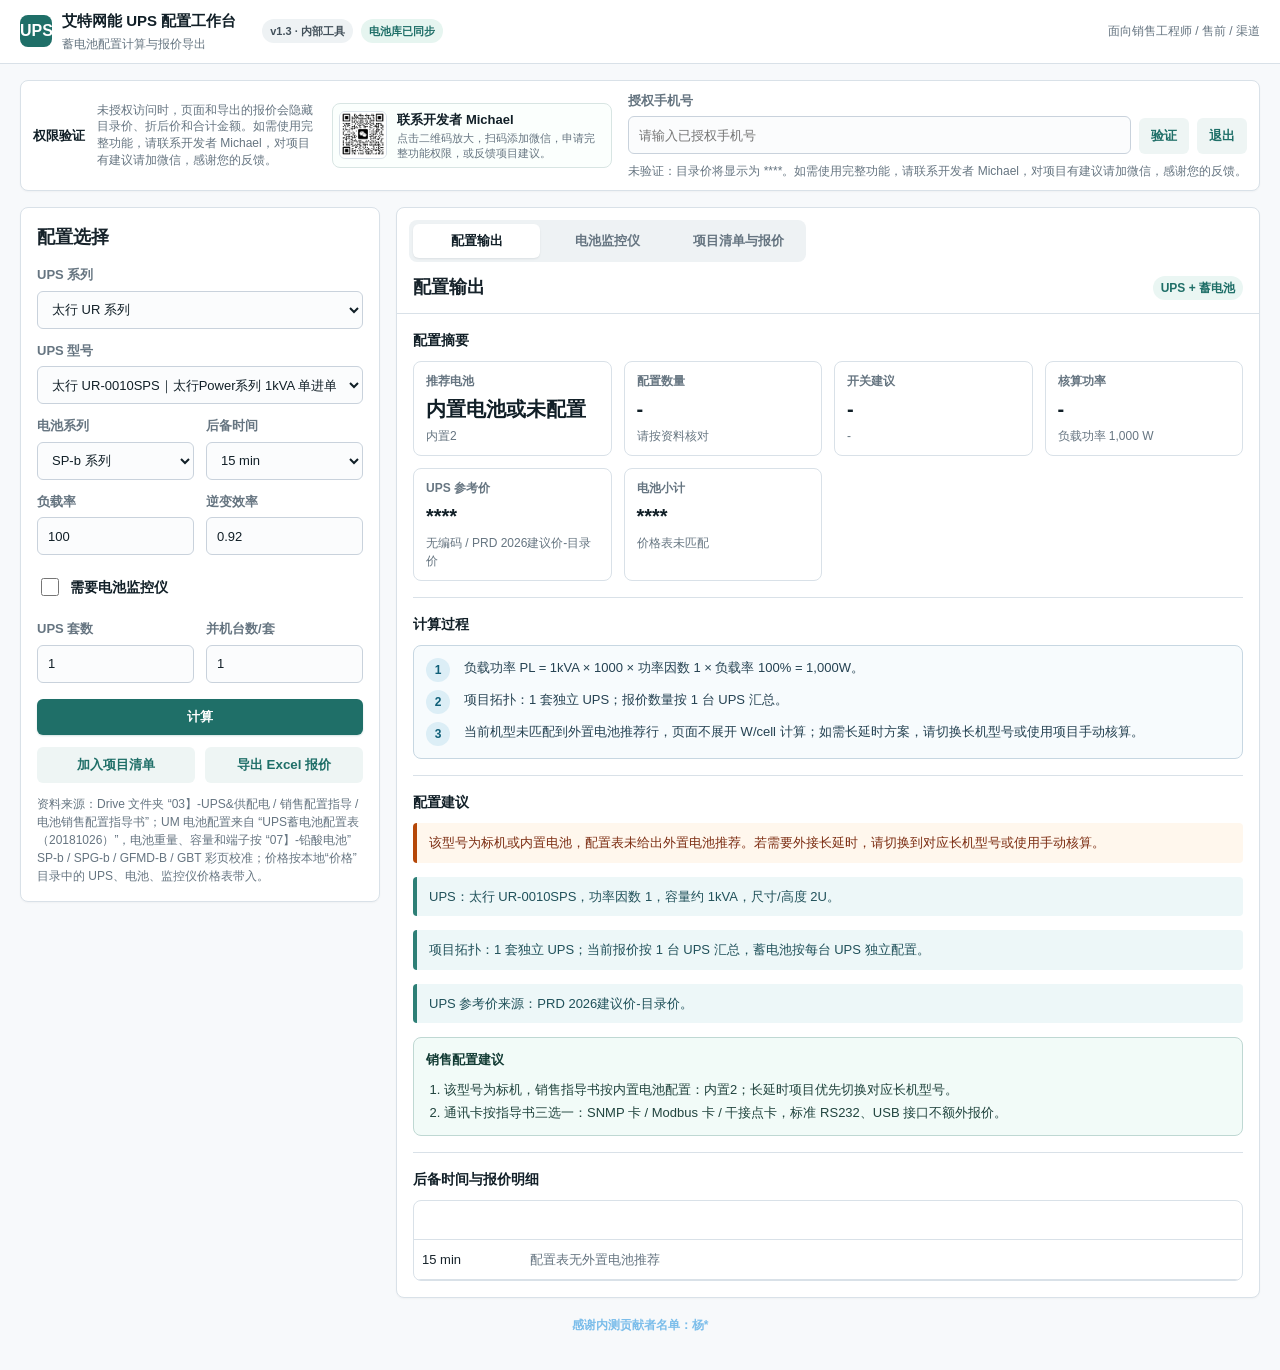
==== commit c73636a6: "添加内测贡献者名单" ====
--- a/index.html
+++ b/index.html
@@ -463,6 +463,14 @@
       margin-top: 12px;
       color: var(--muted);
       font-size: 12px;
+    }
+
+    .contributors {
+      margin-top: 18px;
+      text-align: center;
+      color: #7bbdea;
+      font-size: 12px;
+      font-weight: 650;
     }
 
     .action-row {
@@ -1551,6 +1559,7 @@
     </section>
       </section>
     </div>
+    <div class="contributors">感谢内测贡献者名单：杨*</div>
   </main>
 
   <script src="authorized-phones.js"></script>
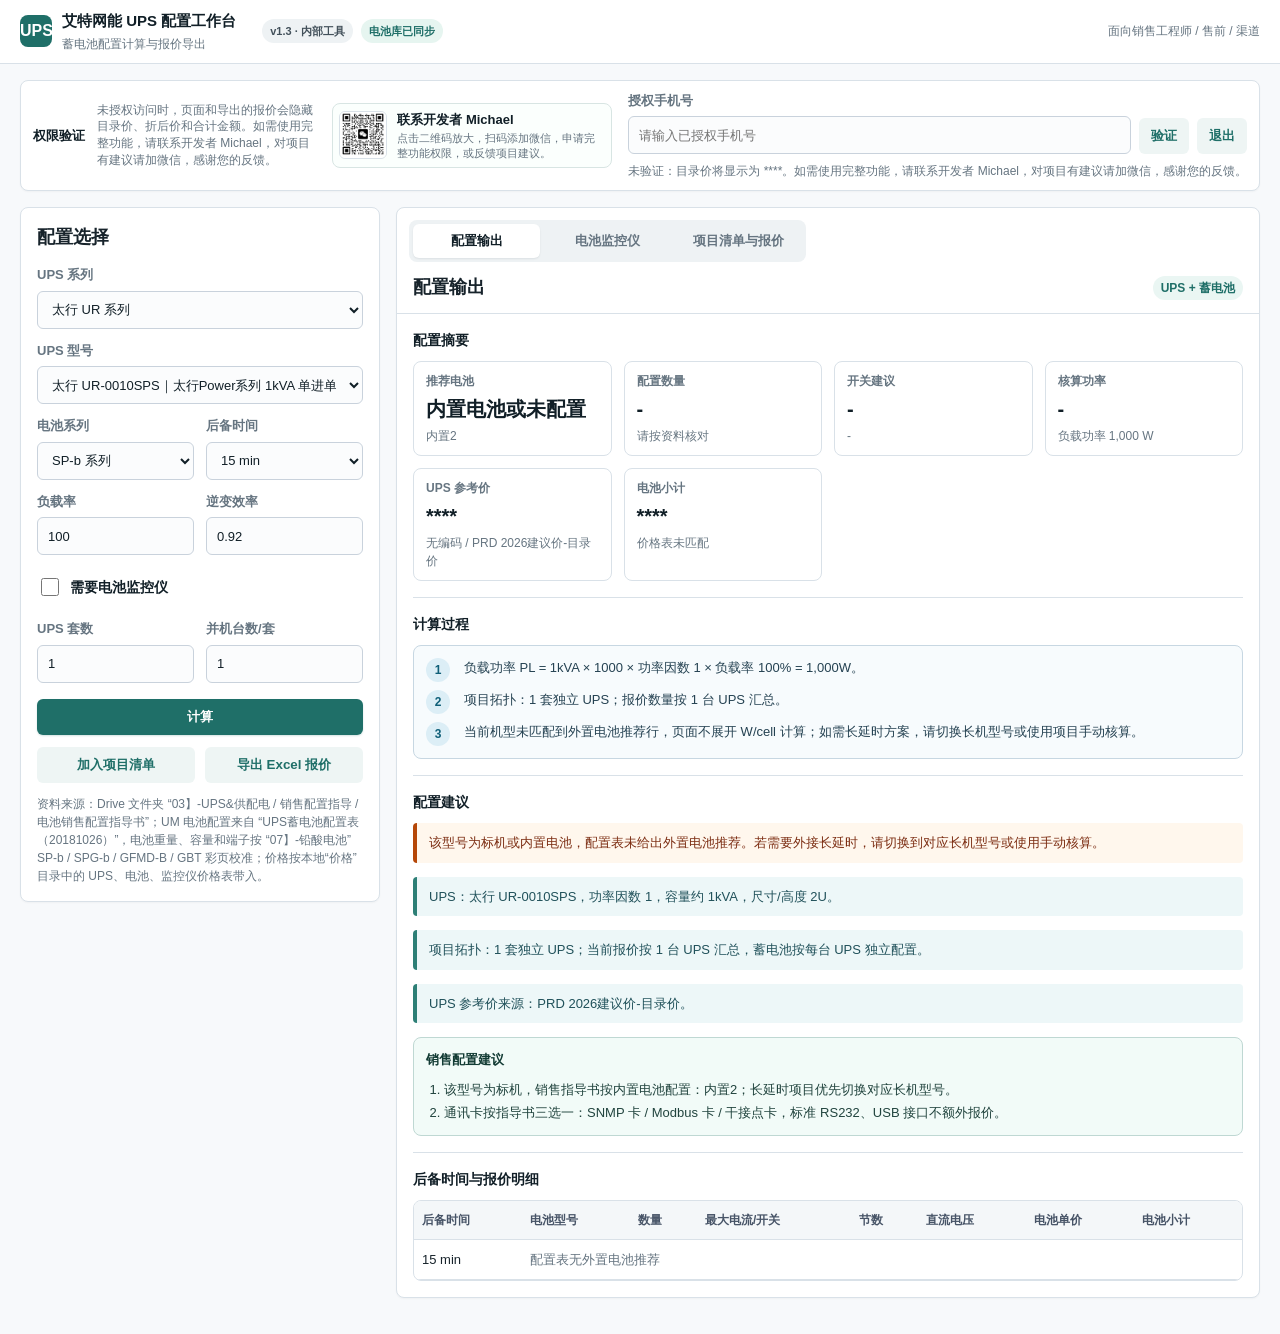
==== commit 18580535: "移除内测贡献者模块" ====
--- a/index.html
+++ b/index.html
@@ -463,14 +463,6 @@
       margin-top: 12px;
       color: var(--muted);
       font-size: 12px;
-    }
-
-    .contributors {
-      margin-top: 18px;
-      text-align: center;
-      color: #7bbdea;
-      font-size: 12px;
-      font-weight: 650;
     }
 
     .action-row {
@@ -1559,7 +1551,6 @@
     </section>
       </section>
     </div>
-    <div class="contributors">感谢内测贡献者名单：杨*</div>
   </main>
 
   <script src="authorized-phones.js"></script>
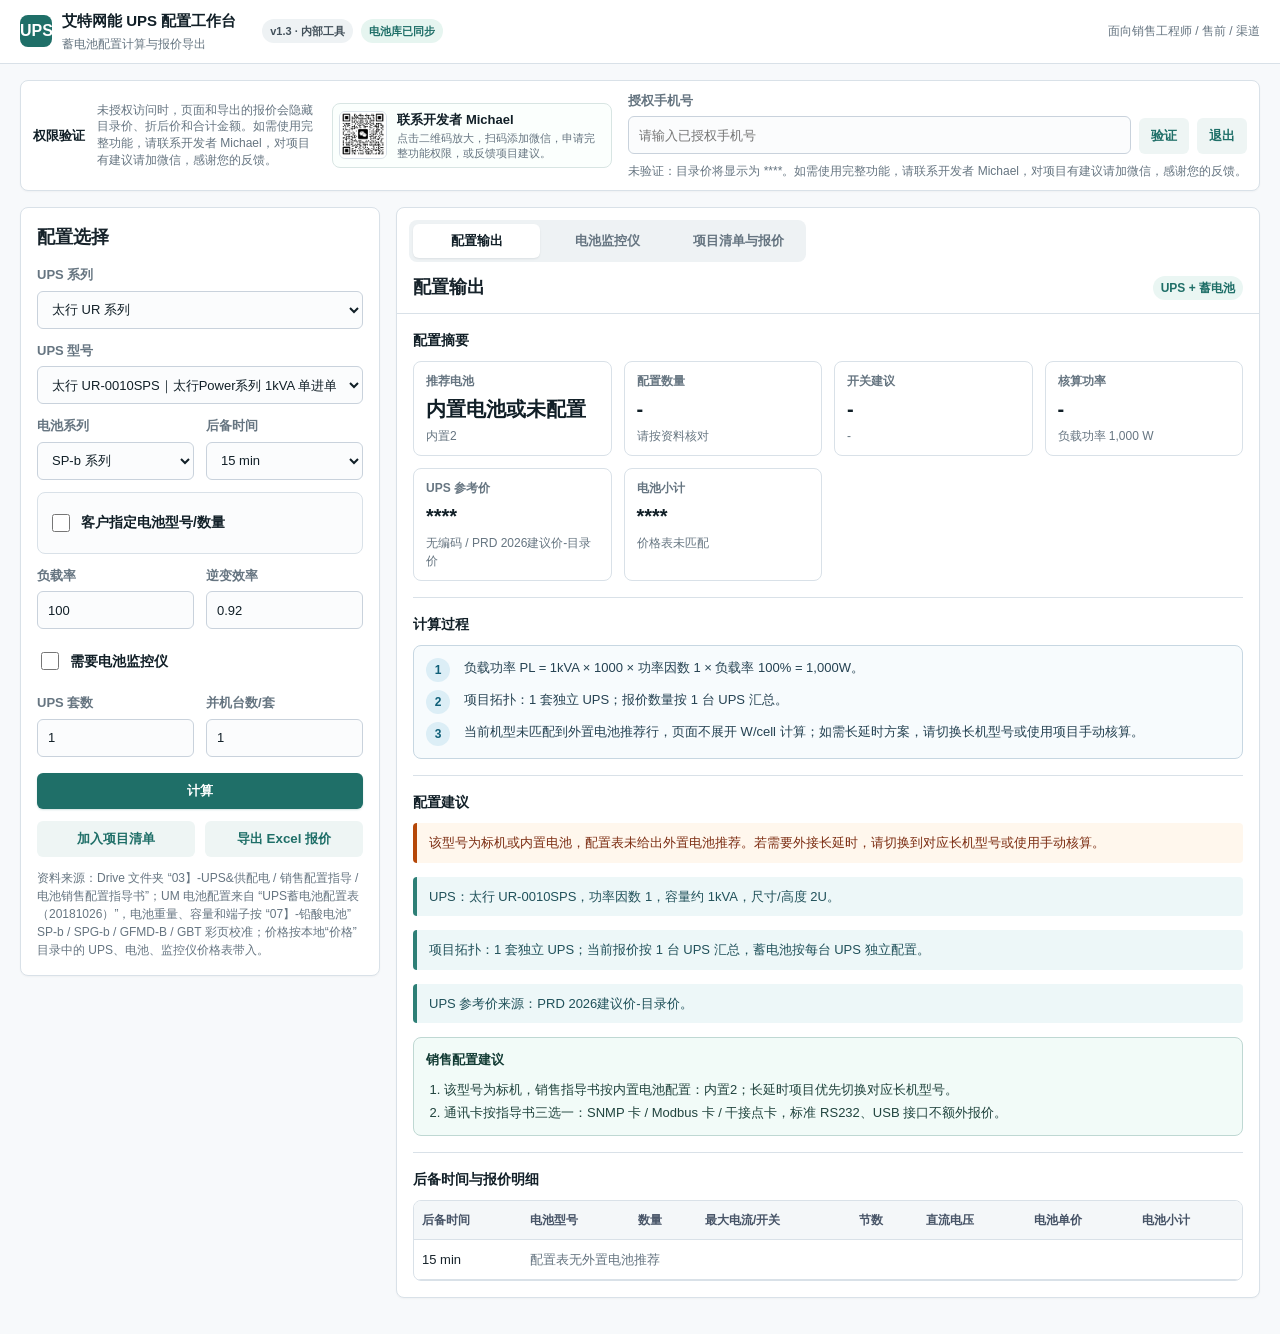
==== commit 2400fd21: "支持客户指定电池反算后备时间" ====
--- a/index.html
+++ b/index.html
@@ -574,6 +574,81 @@
       line-height: 1.35;
     }
 
+    .custom-battery {
+      border: 1px solid var(--line);
+      border-radius: 8px;
+      padding: 10px;
+      background: #fbfcfd;
+    }
+
+    .custom-battery-fields {
+      display: grid;
+      gap: 10px;
+      margin-top: 10px;
+      padding-top: 10px;
+      border-top: 1px solid var(--line);
+    }
+
+    .custom-battery-summary {
+      display: flex;
+      align-items: center;
+      justify-content: space-between;
+      gap: 10px;
+      padding: 8px 10px;
+      border: 1px solid #d8e5e3;
+      border-radius: 6px;
+      background: #fff;
+    }
+
+    .custom-battery-summary strong {
+      color: var(--ink);
+      font-size: 14px;
+      overflow-wrap: anywhere;
+    }
+
+    .custom-battery-summary small {
+      display: block;
+      color: var(--muted);
+      font-size: 11px;
+    }
+
+    .battery-picker-list {
+      display: grid;
+      grid-template-columns: repeat(2, minmax(0, 1fr));
+      gap: 8px;
+      max-height: min(58vh, 460px);
+      overflow: auto;
+    }
+
+    .battery-picker-item {
+      text-align: left;
+      border: 1px solid var(--line);
+      border-radius: 8px;
+      padding: 10px;
+      background: #fff;
+      cursor: pointer;
+      color: var(--text);
+    }
+
+    .battery-picker-item:hover,
+    .battery-picker-item:focus-visible {
+      border-color: var(--brand-2);
+      box-shadow: 0 0 0 3px rgba(31, 122, 140, 0.12);
+      outline: none;
+    }
+
+    .battery-picker-item strong,
+    .battery-picker-item small {
+      display: block;
+    }
+
+    .battery-picker-item small {
+      margin-top: 3px;
+      color: var(--muted);
+      font-size: 11px;
+      line-height: 1.35;
+    }
+
     .qr-modal {
       position: fixed;
       inset: 0;
@@ -829,6 +904,15 @@
 
       .contact-card {
         max-width: none;
+      }
+
+      .custom-battery-summary {
+        align-items: stretch;
+        flex-direction: column;
+      }
+
+      .battery-picker-list {
+        grid-template-columns: 1fr;
       }
 
       .workspace-tabs {
@@ -1033,6 +1117,26 @@
         </div>
         <img src="assets/michael-wechat.jpg" alt="Michael 微信二维码放大图">
         <small>打开微信扫一扫，添加 Michael 申请完整功能权限或反馈建议。</small>
+      </div>
+    </div>
+
+    <div class="qr-modal" id="batteryPickerModal" hidden aria-hidden="true">
+      <div class="qr-modal-card" role="dialog" aria-modal="true" aria-labelledby="batteryPickerTitle">
+        <div class="qr-modal-head">
+          <strong id="batteryPickerTitle">选择电池型号</strong>
+          <button class="qr-modal-close" id="closeBatteryPicker" type="button" aria-label="关闭电池选择窗口">×</button>
+        </div>
+        <label>
+          电池分类
+          <select id="batteryPickerFamily">
+            <option value="sp">SP-b 系列</option>
+            <option value="spg">SPG-b 系列</option>
+            <option value="gbt">GBT 系列</option>
+            <option value="gfmd">GFMD 2V 系列</option>
+          </select>
+        </label>
+        <div class="battery-picker-list" id="batteryPickerList"></div>
+        <small>选择后按客户指定数量反算预计后备时间，并将该电池带入报价。</small>
       </div>
     </div>
 
@@ -1131,6 +1235,7 @@
                 <option value="sp">SP-b 系列</option>
                 <option value="gbt">GBT 系列</option>
                 <option value="gfmd">GFMD 2V 系列</option>
+                <option value="" hidden></option>
               </select>
             </label>
             <label>
@@ -1145,8 +1250,40 @@
                 <option value="240">240 min</option>
                 <option value="300">300 min</option>
                 <option value="360">360 min</option>
+                <option value="" hidden></option>
               </select>
             </label>
+          </div>
+
+          <div class="custom-battery">
+            <label class="check-row">
+              <input id="customBatteryEnabled" type="checkbox">
+              客户指定电池型号/数量
+            </label>
+            <div id="customBatteryFields" class="custom-battery-fields" hidden>
+              <div class="custom-battery-summary">
+                <div>
+                  <strong id="customBatterySelected">未选择电池</strong>
+                  <small id="customBatteryMeta">点击选择电池型号</small>
+                </div>
+                <button class="secondary" id="openBatteryPicker" type="button">选择电池</button>
+              </div>
+              <div class="two">
+                <label>
+                  单组节数
+                  <input id="customBatteryCells" type="number" min="1" step="1" value="">
+                </label>
+                <label>
+                  组数
+                  <input id="customBatteryStrings" type="number" min="1" step="1" value="">
+                </label>
+              </div>
+              <label>
+                反算后备时间
+                <input id="customBatteryRuntime" type="text" value="-" readonly>
+              </label>
+              <p class="source" id="customBatteryNote">指定型号时，页面会按单组节数和组数反算预计后备时间。</p>
+            </div>
           </div>
 
           <div class="two">
@@ -1202,7 +1339,7 @@
           </div>
           <div class="summary">
           <div class="metric">
-            <span>推荐电池</span>
+            <span id="recBatteryLabel">推荐电池</span>
             <strong id="recBattery">-</strong>
             <small id="recDuration">-</small>
           </div>
@@ -1602,6 +1739,9 @@
     let projectItems = [];
     let isPriceAuthorized = false;
     let activeWorkspaceTab = "config";
+    let selectedCustomBatteryModel = "";
+    let lockedBatterySeriesValue = "sp";
+    let lockedDurationValue = "15";
     const AUTH_STORAGE_KEY = "ups-price-auth-hash";
     const quoteDiscounts = {};
     const UPS_PRICES = buildUpsPrices(window.UPS_PRICE_ROWS || []);
@@ -1951,6 +2091,7 @@
     }
 
     function recDurationLabel(rec, duration) {
+      if (rec?.custom) return `预计后备 ${formatRuntime(rec.runtimeMinutes)}`;
       if (!rec?.estimatedDuration) return `${duration} 分钟推荐`;
       if (rec.durationMode === "cover") return `${duration} 分钟｜采用 ${rec.sourceDuration} 分钟配置`;
       return `${duration} 分钟｜按 ${rec.sourceDuration} 分钟配置估算`;
@@ -1981,6 +2122,26 @@
 
     function getBatteryProduct(model) {
       return BATTERY_PRODUCTS[normalizeBatteryModel(model)];
+    }
+
+    function allBatteryProducts() {
+      const rows = window.BATTERY_PRODUCT_ROWS || [];
+      return rows.map(row => ({
+        model: row[0],
+        series: row[1],
+        blockV: row[2],
+        capacityAh: row[3],
+        weightKg: row[4],
+        terminal: row[5]
+      }));
+    }
+
+    function selectedCustomBatteryProduct() {
+      return getBatteryProduct(selectedCustomBatteryModel) || allBatteryProducts()[0];
+    }
+
+    function batteryFamilyLabel(series) {
+      return ({ sp: "SP-b", spg: "SPG-b", gbt: "GBT", gfmd: "GFMD 2V" })[series] || series;
     }
 
     function buildUmBatteryData(rows) {
@@ -2049,6 +2210,47 @@
       return Math.exp(Math.log(lower.power) + slope * (Math.log(target) - Math.log(lower.minutes)));
     }
 
+    function estimateGbtRuntime(model, requiredW) {
+      const gbt = GBT_POWER_DATA.find(item => normalizeBatteryModel(item.model) === normalizeBatteryModel(model));
+      const points = Object.entries(gbt?.power || {})
+        .map(([minutes, power]) => ({ minutes: Number(minutes), power: Number(power) }))
+        .filter(point => Number.isFinite(point.minutes) && Number.isFinite(point.power) && point.power > 0)
+        .sort((a, b) => a.minutes - b.minutes);
+      if (!points.length || !Number.isFinite(requiredW) || requiredW <= 0) return undefined;
+
+      let lower = points[0];
+      let upper = points[1] || points[0];
+      for (let index = 0; index < points.length - 1; index += 1) {
+        const a = points[index];
+        const b = points[index + 1];
+        if (requiredW <= a.power && requiredW >= b.power) {
+          lower = a;
+          upper = b;
+          break;
+        }
+      }
+      if (requiredW > points[0].power && points.length >= 2) {
+        lower = points[0];
+        upper = points[1];
+      }
+      if (requiredW < points[points.length - 1].power && points.length >= 2) {
+        lower = points[points.length - 2];
+        upper = points[points.length - 1];
+      }
+
+      const slope = (Math.log(upper.minutes) - Math.log(lower.minutes)) / (Math.log(upper.power) - Math.log(lower.power));
+      const minutes = Math.exp(Math.log(lower.minutes) + slope * (Math.log(requiredW) - Math.log(lower.power)));
+      return Math.max(1, Math.min(720, minutes));
+    }
+
+    function formatRuntime(minutes) {
+      if (!Number.isFinite(minutes) || minutes <= 0) return "-";
+      if (minutes < 60) return `${formatNumber(minutes, 0)} min`;
+      const hours = Math.floor(minutes / 60);
+      const rest = Math.round(minutes % 60);
+      return rest ? `${hours}小时${rest}分钟` : `${hours}小时`;
+    }
+
     function modelKva(model) {
       const match = model.match(/-(\d{4})/);
       if (!match) return 0;
@@ -2096,6 +2298,7 @@
 
     function getBatteryQty(rec) {
       if (!rec) return 0;
+      if (rec.totalQty) return Number(rec.totalQty);
       if (rec.cells && rec.strings) return rec.cells * rec.strings;
       const qty = parseQty(rec.qty);
       return qty.cells * qty.strings;
@@ -2114,7 +2317,7 @@
         "蓄电池",
         qty,
         price,
-        `${rec.qty}${multiplier > 1 ? ` × ${multiplier}台 UPS` : ""}；${product?.blockV || rec.blockV || 12}V / ${product?.capacityAh || rec.capacityAh || "-"}Ah${rec.estimatedDuration ? `；${recDurationLabel(rec, rec.targetDuration || document.querySelector("#duration").value)}` : ""}`,
+        `${rec.qty}${multiplier > 1 ? ` × ${multiplier}台 UPS` : ""}；${product?.blockV || rec.blockV || 12}V / ${product?.capacityAh || rec.capacityAh || "-"}Ah${rec.estimatedDuration ? `；${recDurationLabel(rec, rec.targetDuration || currentDurationValue())}` : ""}`,
         rec.priceSource || priceInfo?.source || ""
       );
     }
@@ -2280,6 +2483,165 @@
       document.addEventListener("keydown", event => {
         if (event.key === "Escape" && !modal.hidden) closeModal();
       });
+    }
+
+    function initBatteryPicker() {
+      const modal = document.querySelector("#batteryPickerModal");
+      const openButton = document.querySelector("#openBatteryPicker");
+      const closeButton = document.querySelector("#closeBatteryPicker");
+      const family = document.querySelector("#batteryPickerFamily");
+
+      function openModal() {
+        const selectedFamily = selectedCustomBatteryProduct()?.series || currentBatterySeriesValue();
+        family.value = selectedFamily === "spg" ? "spg" : selectedFamily;
+        renderBatteryPickerList();
+        modal.hidden = false;
+        modal.setAttribute("aria-hidden", "false");
+        family.focus();
+      }
+
+      function closeModal() {
+        modal.hidden = true;
+        modal.setAttribute("aria-hidden", "true");
+        openButton.focus();
+      }
+
+      document.querySelector("#customBatteryEnabled").addEventListener("change", () => {
+        if (customBatteryEnabled()) {
+          syncCustomBatteryDefaults();
+          syncPrimaryBatteryControlsLock(true);
+        } else {
+          syncPrimaryBatteryControlsLock(false);
+          syncCustomBatteryDefaults();
+        }
+        calculate();
+      });
+      ["customBatteryCells", "customBatteryStrings"].forEach(id => {
+        document.querySelector(`#${id}`).addEventListener("input", calculate);
+      });
+      openButton.addEventListener("click", openModal);
+      closeButton.addEventListener("click", closeModal);
+      family.addEventListener("change", renderBatteryPickerList);
+      modal.addEventListener("click", event => {
+        if (event.target === modal) closeModal();
+      });
+      document.addEventListener("keydown", event => {
+        if (event.key === "Escape" && !modal.hidden) closeModal();
+      });
+      renderBatteryPickerList();
+    }
+
+    function renderBatteryPickerList() {
+      const family = document.querySelector("#batteryPickerFamily").value;
+      const products = allBatteryProducts().filter(item => item.series === family);
+      document.querySelector("#batteryPickerList").innerHTML = products.map(product => `
+        <button class="battery-picker-item" type="button" data-model="${product.model}">
+          <strong>${product.model}</strong>
+          <small>${batteryFamilyLabel(product.series)}｜${product.blockV}V / ${product.capacityAh}Ah${product.weightKg ? `｜约 ${formatNumber(product.weightKg, 1)}kg` : ""}</small>
+        </button>
+      `).join("");
+      document.querySelectorAll(".battery-picker-item").forEach(button => {
+        button.addEventListener("click", () => {
+          selectedCustomBatteryModel = button.dataset.model;
+          document.querySelector("#batteryPickerModal").hidden = true;
+          document.querySelector("#batteryPickerModal").setAttribute("aria-hidden", "true");
+          syncCustomBatteryDefaults(false);
+          calculate();
+          document.querySelector("#openBatteryPicker").focus();
+        });
+      });
+    }
+
+    function customBatteryEnabled() {
+      return document.querySelector("#customBatteryEnabled")?.checked || false;
+    }
+
+    function currentBatterySeriesValue() {
+      return document.querySelector("#batterySeries").value || lockedBatterySeriesValue || "sp";
+    }
+
+    function currentDurationValue() {
+      return document.querySelector("#duration").value || lockedDurationValue || "15";
+    }
+
+    function syncPrimaryBatteryControlsLock(locked) {
+      const series = document.querySelector("#batterySeries");
+      const duration = document.querySelector("#duration");
+      if (locked) {
+        if (series.value) lockedBatterySeriesValue = series.value;
+        if (duration.value) lockedDurationValue = duration.value;
+        series.value = "";
+        duration.value = "";
+        series.disabled = true;
+        duration.disabled = true;
+        return;
+      }
+      series.disabled = false;
+      duration.disabled = false;
+      series.value = lockedBatterySeriesValue || "sp";
+      duration.value = lockedDurationValue || "15";
+    }
+
+    function syncCustomBatteryDefaults(fillEmpty = true) {
+      const fields = document.querySelector("#customBatteryFields");
+      fields.hidden = !customBatteryEnabled();
+      const defaultRec = isUmSelected() ? getUmBatteryRec(getUmSelection()) : getDurationRec(getSelectedRow()?.recommendations?.[currentBatterySeriesValue()] || {}, currentDurationValue());
+      if (!selectedCustomBatteryModel && defaultRec?.battery) selectedCustomBatteryModel = defaultRec.battery;
+      if (!selectedCustomBatteryModel) {
+        const family = currentBatterySeriesValue();
+        selectedCustomBatteryModel = allBatteryProducts().find(item => item.series === family)?.model || allBatteryProducts()[0]?.model || "";
+      }
+      const product = selectedCustomBatteryProduct();
+      const defaultQty = recQtyParts(defaultRec);
+      if (fillEmpty && !document.querySelector("#customBatteryCells").value) document.querySelector("#customBatteryCells").value = defaultQty.cells || (product?.blockV === 2 ? 192 : 40);
+      if (fillEmpty && !document.querySelector("#customBatteryStrings").value) document.querySelector("#customBatteryStrings").value = defaultQty.strings || 1;
+      document.querySelector("#customBatterySelected").textContent = product?.model || "未选择电池";
+      document.querySelector("#customBatteryMeta").textContent = product ? `${batteryFamilyLabel(product.series)}｜${product.blockV}V / ${product.capacityAh}Ah` : "点击选择电池型号";
+    }
+
+    function getCustomBatteryRec(loadPowerW, efficiency, defaultRec) {
+      if (!customBatteryEnabled()) return undefined;
+      syncCustomBatteryDefaults(false);
+      const product = selectedCustomBatteryProduct();
+      if (!product) return undefined;
+
+      const cells = Math.max(1, Math.floor(Number(document.querySelector("#customBatteryCells").value || recQtyParts(defaultRec).cells || 1)));
+      const strings = Math.max(1, Math.floor(Number(document.querySelector("#customBatteryStrings").value || recQtyParts(defaultRec).strings || 1)));
+      const effectiveTotal = cells * strings;
+      const cellPerBlock = product.blockV / 2;
+      const requiredW = loadPowerW / Math.max(1, cells * cellPerBlock * efficiency * strings);
+      const currentA = loadPowerW / Math.max(1, cells * 1.75 * cellPerBlock * efficiency * strings);
+      const priceInfo = getBatteryPrice(product.model);
+      const gbtRuntime = product.series === "gbt" ? estimateGbtRuntime(product.model, requiredW) : undefined;
+      const nominalRuntime = product.series === "gbt" ? undefined : (product.capacityAh * product.blockV * cells * strings * efficiency / Math.max(1, loadPowerW) * 60);
+      const runtimeMinutes = gbtRuntime || nominalRuntime;
+      const runtimeNote = product.series === "gbt"
+        ? `客户指定 ${product.model}，${strings}组×${cells}节，共 ${effectiveTotal} 支，按 GBT 恒功率曲线反算预计后备 ${formatRuntime(runtimeMinutes)}；报价前请按厂家放电表复核。`
+        : `客户指定 ${product.model}，${strings}组×${cells}节，共 ${effectiveTotal} 支，当前按标称容量法粗估预计后备 ${formatRuntime(runtimeMinutes)}；SP/GFMD 高倍率放电需按厂家放电表复核。`;
+
+      document.querySelector("#customBatteryRuntime").value = formatRuntime(runtimeMinutes);
+      document.querySelector("#customBatteryNote").textContent = runtimeNote;
+
+      return {
+        battery: product.model,
+        qty: recQtyText({ blockV: product.blockV }, strings, cells),
+        totalQty: effectiveTotal,
+        current: `${formatNumber(currentA, 1)}A`,
+        cells,
+        strings,
+        currentA,
+        blockV: product.blockV,
+        capacityAh: product.capacityAh,
+        weightKg: product.weightKg,
+        terminal: product.terminal || "",
+        code: priceInfo?.code || "",
+        price: priceInfo?.price || 0,
+        priceSource: priceInfo?.source || "",
+        requiredW,
+        runtimeMinutes,
+        custom: true,
+        durationNote: runtimeNote
+      };
     }
 
     async function verifyAuthPhone() {
@@ -2358,6 +2720,7 @@
     function init() {
       initAuth();
       initQrModal();
+      initBatteryPicker();
       const series = document.querySelector("#series");
       series.innerHTML = Object.entries(DATA).map(([key, value]) => `<option value="${key}">${value.name}</option>`).join("");
       series.addEventListener("change", populateUps);
@@ -2426,15 +2789,17 @@
       }
 
       const row = getSelectedRow();
-      const batterySeries = document.querySelector("#batterySeries").value;
-      const duration = document.querySelector("#duration").value;
+      const batterySeries = currentBatterySeriesValue();
+      const duration = currentDurationValue();
       const loadRate = Number(document.querySelector("#loadRate").value || 100) / 100;
       const efficiency = Number(document.querySelector("#efficiency").value || 0.92);
       const units = totalUpsUnits();
       const recSet = row.recommendations[batterySeries] || {};
-      const rec = getDurationRec(recSet, duration);
+      const recommendedRec = getDurationRec(recSet, duration);
       const notes = [];
       const loadPowerW = row.kva * 1000 * row.pf * loadRate;
+      const customRec = getCustomBatteryRec(loadPowerW, efficiency, recommendedRec);
+      const rec = customRec || recommendedRec;
       const upsLine = quoteLine(row.code, row.model, "UPS 主机", units, row.price, `${row.desc}；${topologyText()}`, row.priceSource);
       const batteryLine = getBatteryPriceLine(rec, units);
       setPriceSummary(upsLine, batteryLine);
@@ -2443,6 +2808,7 @@
         lines: [upsLine, batteryLine].filter(Boolean),
         notes: []
       };
+      document.querySelector("#recBatteryLabel").textContent = customRec ? "指定电池" : "推荐电池";
 
       if (!rec) {
         document.querySelector("#recBattery").textContent = "内置电池或未配置";
@@ -2454,24 +2820,27 @@
         document.querySelector("#powerNeed").textContent = "-";
       } else {
         const qty = parseQty(rec.qty);
-        const cellCount = qty.cells * 6;
+        const blockV = rec.blockV || getBatteryProduct(rec.battery)?.blockV || 12;
+        const cellPerBlock = blockV / 2;
+        const equivalent12vCells = blockV === 12 ? qty.cells : Math.ceil(qty.cells / 6);
+        const cellCount = qty.cells * cellPerBlock;
         const requiredW = loadPowerW / Math.max(1, cellCount * efficiency * qty.strings);
-        const calcCurrent = loadPowerW / Math.max(1, qty.cells * 1.75 * 6 * efficiency * qty.strings);
+        const calcCurrent = loadPowerW / Math.max(1, qty.cells * 1.75 * cellPerBlock * efficiency * qty.strings);
         document.querySelector("#recBattery").textContent = rec.battery;
         document.querySelector("#recDuration").textContent = recDurationLabel(rec, duration);
         document.querySelector("#recQty").textContent = units > 1 ? `${rec.qty} / 台，合计 × ${units}` : rec.qty;
-        document.querySelector("#dcVoltage").textContent = qty.cells ? `${qty.cells * 12}V DC，${qty.strings} 组` : "-";
+        document.querySelector("#dcVoltage").textContent = qty.cells ? `${qty.cells * blockV}V DC，${qty.strings} 组` : "-";
         document.querySelector("#recCurrent").textContent = rec.current;
-        document.querySelector("#switchLevel").textContent = `开关电压等级：${switchVoltage(qty.cells)}`;
+        document.querySelector("#switchLevel").textContent = `开关电压等级：${switchVoltage(equivalent12vCells)}`;
         document.querySelector("#powerNeed").textContent = `${formatNumber(requiredW, 1)} W/cell`;
         renderCalculationProcess([
           `负载功率 PL = ${row.kva}kVA × 1000 × 功率因数 ${row.pf} × 负载率 ${formatNumber(loadRate * 100, 0)}% = ${formatNumber(loadPowerW, 0)}W。`,
           ...(rec.durationNote ? [rec.durationNote] : []),
           `项目拓扑：${topologyText()}；电池按每台 UPS 独立配置，报价数量按 ${units} 台汇总。`,
-          `单组 ${qty.cells} 节 12V 电池，每节按 6 个 2V 单格计算；总参与单格数 = ${qty.cells} × 6 × ${qty.strings}组 = ${cellCount * qty.strings}。`,
-          `恒功率需求 W/cell = PL / (节数 × 6 × η × 组数) = ${formatNumber(loadPowerW, 0)} / (${qty.cells} × 6 × ${efficiency} × ${qty.strings}) = ${formatNumber(requiredW, 1)}W/cell。`,
-          `最大放电电流 I = PL / (节数 × 1.75 × 6 × η × 组数) = ${formatNumber(calcCurrent, 1)}A；配置表开关参考为 ${rec.current}。`,
-          `电池开关电压等级按单组节数 ${qty.cells} 节选择：${switchVoltage(qty.cells)}。`
+          `单组 ${qty.cells} 节 ${blockV}V 电池，每节按 ${cellPerBlock} 个 2V 单格计算；总参与单格数 = ${qty.cells} × ${cellPerBlock} × ${qty.strings}组 = ${cellCount * qty.strings}。`,
+          `恒功率需求 W/cell = PL / (节数 × 单格数 × η × 组数) = ${formatNumber(loadPowerW, 0)} / (${qty.cells} × ${cellPerBlock} × ${efficiency} × ${qty.strings}) = ${formatNumber(requiredW, 1)}W/cell。`,
+          `最大放电电流 I = PL / (节数 × 1.75 × 单格数 × η × 组数) = ${formatNumber(calcCurrent, 1)}A；配置表/指定配置开关参考为 ${rec.current}。`,
+          `电池开关电压等级按单组等效 12V 节数 ${equivalent12vCells} 选择：${switchVoltage(equivalent12vCells)}。`
         ]);
       }
 
@@ -2488,6 +2857,7 @@
       if (row.note) notes.push({ type: "warn", text: row.note });
       if (row.battery.includes("-")) notes.push({ type: "note", text: `该机型电池节数范围：${row.battery}，现场可根据功率降额规则调整。` });
       if (!rec) notes.push({ type: "warn", text: "该型号为标机或内置电池，配置表未给出外置电池推荐。若需要外接长延时，请切换到对应长机型号或使用手动核算。" });
+      if (customRec) notes.push({ type: "warn", text: "当前已启用客户指定电池，推荐表仅作对照，报价和监控仪按指定型号/数量计算。" });
       if (rec?.durationNote) notes.push({ type: "warn", text: rec.durationNote });
       if (!row.price) notes.push({ type: "warn", text: `${row.model} 未在当前价格表匹配到价格，导出报价中会保留为待补价。` });
       if (rec && !batteryLine?.price) notes.push({ type: "warn", text: `${rec.battery} 未在当前电池价格表匹配到价格，导出报价中会保留为待补价。` });
@@ -2499,7 +2869,7 @@
       document.querySelector("#notes").innerHTML = notes.map(item => `<div class="note ${item.type === "warn" ? "warn" : ""}">${item.text}</div>`).join("");
       renderSalesAdvice(standardAdviceForRow(row, rec));
       currentQuote.notes = [...notes.map(item => item.text), ...currentCalculationSteps, ...currentSalesAdvice];
-      renderOptions(row, batterySeries);
+      renderOptions(row, batterySeries, customRec);
       syncManual(row, rec);
       syncMonitor(row, rec, loadPowerW, efficiency);
       renderQuoteDiscounts();
@@ -2649,7 +3019,7 @@
     }
 
     function getUmBatterySeriesKey() {
-      const series = document.querySelector("#batterySeries").value;
+      const series = currentBatterySeriesValue();
       if (series === "gfmd") return "gfmd";
       if (series === "gbt") return "gbt";
       return "sp";
@@ -2735,7 +3105,7 @@
     }
 
     function getUmBatteryRec(selection) {
-      const duration = document.querySelector("#duration").value;
+      const duration = currentDurationValue();
       return getDurationRec(getUmBatterySet(selection), duration);
     }
 
@@ -2766,13 +3136,15 @@
 
     function calculateUm() {
       const selection = getUmSelection();
-      const duration = document.querySelector("#duration").value;
-      const batterySeries = document.querySelector("#batterySeries").value;
-      const rec = getUmBatteryRec(selection);
+      const duration = currentDurationValue();
+      const batterySeries = currentBatterySeriesValue();
       const loadRate = Number(document.querySelector("#loadRate").value || 100) / 100;
       const efficiency = Number(document.querySelector("#efficiency").value || 0.92);
       const units = totalUpsUnits();
       const loadPowerW = selection.capacity * 1000 * loadRate;
+      const recommendedRec = getUmBatteryRec(selection);
+      const customRec = getCustomBatteryRec(loadPowerW, efficiency, recommendedRec);
+      const rec = customRec || recommendedRec;
       const accessoryLines = getUmAccessoryLines();
       const allLines = [...selection.lines, ...accessoryLines].map(line => ({ ...line, qty: line.qty * units, desc: `${line.desc}${units > 1 ? `；${topologyText()}` : ""}` }));
       const accessoryTotal = accessoryLines.reduce((sum, line) => sum + line.price * line.qty * units, 0);
@@ -2786,6 +3158,7 @@
         notes: []
       };
 
+      document.querySelector("#recBatteryLabel").textContent = customRec ? "指定电池" : "推荐电池";
       document.querySelector("#umCapacity").value = `${selection.capacity} kVA`;
       document.querySelector("#recBattery").textContent = rec ? rec.battery : "配置表无推荐";
       document.querySelector("#recDuration").textContent = rec
@@ -2842,6 +3215,7 @@
         { type: "note", text: "UM 为模块化 UPS：页面按功率模块容量 × 模块数量得到整机容量，再匹配 UM 蓄电池配置表。" },
         { type: "note", text: `当前配置：${selection.modeText}，${selection.module.kva}kVA 模块 × ${selection.qty}，输出容量 ${selection.capacity}kVA。` },
         { type: "note", text: `项目拓扑：${topologyText()}；当前报价按 ${units} 台 UPS 汇总，蓄电池按每台 UPS 独立配置。` },
+        ...(customRec ? [{ type: "warn", text: "当前已启用客户指定电池，UM 配置表仅作对照，报价和监控仪按指定型号/数量计算。" }] : []),
         ...(parallelUnits() > 1 ? [{ type: "warn", text: "并机项目需按现场距离配置并机线缆；UM/UE 并机线可选 5m/10m/15m/20m，数量按并机台数成环复核。" }] : []),
         { type: rec?.durationNote ? "warn" : "note", text: rec ? `电池匹配：${rec.battery}，${rec.qty}${rec.weightKg ? `，单体重量约 ${formatNumber(rec.weightKg, 1)}kg` : ""}${rec.durationNote ? `；${rec.durationNote}` : ""}。` : "当前容量/时长未找到推荐行，可切换后备时间或用手动核算。" },
         { type: selection.module.lithium ? "warn" : "note", text: selection.module.lithium ? "当前选择的是锂电版功率模块/机柜；本页 UM 蓄电池配置表为铅酸电池推荐，锂电方案需按锂电系统资料单独配置。" : "当前 UM 电池推荐按铅酸电池配置表匹配。" },
@@ -2853,24 +3227,24 @@
       document.querySelector("#notes").innerHTML = notes.map(item => `<div class="note ${item.type === "warn" ? "warn" : ""}">${item.text}</div>`).join("");
       renderSalesAdvice(umSalesAdvice(selection, rec));
       currentQuote.notes = [...notes.map(item => item.text), ...currentCalculationSteps, ...currentSalesAdvice];
-      renderUmOptions(selection);
+      renderUmOptions(selection, customRec);
       syncUmManual(selection, loadPowerW, efficiency, rec);
       syncUmMonitor(selection, loadPowerW, efficiency, rec);
       renderQuoteDiscounts();
     }
 
-    function renderUmOptions(selection) {
+    function renderUmOptions(selection, customRec) {
       const batterySet = getUmBatterySet(selection);
       const units = totalUpsUnits();
-      const duration = document.querySelector("#duration").value;
+      const duration = currentDurationValue();
       document.querySelector("#optionsBody").innerHTML = [duration].map(duration => {
-        const rec = getDurationRec(batterySet, duration);
+        const rec = customRec || getDurationRec(batterySet, duration);
         const batteryLine = getBatteryPriceLine(rec, units);
         return `<tr>
-          <td><span class="pill">${duration} min</span></td>
+          <td><span class="pill">${customRec ? "指定电池" : `${duration} min`}</span></td>
           ${rec ? `
             <td>${rec.battery}</td>
-            <td>${rec.qty}${rec.estimatedDuration ? `<br><span class="muted">${rec.sourceDuration} min ${rec.durationMode === "cover" ? "覆盖" : "估算"}</span>` : ""}</td>
+            <td>${rec.qty}${rec.custom ? `<br><span class="muted">预计 ${formatRuntime(rec.runtimeMinutes)}</span>` : ""}${rec.estimatedDuration ? `<br><span class="muted">${rec.sourceDuration} min ${rec.durationMode === "cover" ? "覆盖" : "估算"}</span>` : ""}</td>
             <td>${rec.current}</td>
             <td>${rec.cells}</td>
             <td>${dcTextForRec(rec)}</td>
@@ -2909,22 +3283,24 @@
       monitorCalc();
     }
 
-    function renderOptions(row, batterySeries) {
+    function renderOptions(row, batterySeries, customRec) {
       const recSet = row.recommendations[batterySeries] || {};
       const units = totalUpsUnits();
-      const duration = document.querySelector("#duration").value;
+      const duration = currentDurationValue();
       document.querySelector("#optionsBody").innerHTML = [duration].map(duration => {
-        const rec = getDurationRec(recSet, duration);
+        const rec = customRec || getDurationRec(recSet, duration);
         if (!rec) return `<tr><td>${duration} min</td><td colspan="7" class="muted">配置表无外置电池推荐</td></tr>`;
         const qty = parseQty(rec.qty);
         const batteryLine = getBatteryPriceLine(rec, units);
+        const blockV = rec.blockV || getBatteryProduct(rec.battery)?.blockV || 12;
+        const equivalent12vCells = blockV === 12 ? qty.cells : Math.ceil(qty.cells / 6);
         return `<tr>
-          <td><span class="pill">${duration} min</span></td>
+          <td><span class="pill">${customRec ? "指定电池" : `${duration} min`}</span></td>
           <td>${rec.battery}</td>
-          <td>${rec.qty}${rec.estimatedDuration ? `<br><span class="muted">${rec.sourceDuration} min ${rec.durationMode === "cover" ? "覆盖" : "估算"}</span>` : ""}</td>
+          <td>${rec.qty}${rec.custom ? `<br><span class="muted">预计 ${formatRuntime(rec.runtimeMinutes)}</span>` : ""}${rec.estimatedDuration ? `<br><span class="muted">${rec.sourceDuration} min ${rec.durationMode === "cover" ? "覆盖" : "估算"}</span>` : ""}</td>
           <td>${rec.current}</td>
           <td>${qty.cells || "-"}</td>
-          <td>${qty.cells ? qty.cells * 12 + "V / " + switchVoltage(qty.cells) : "-"}</td>
+          <td>${qty.cells ? qty.cells * blockV + "V / " + switchVoltage(equivalent12vCells) : "-"}</td>
           <td>${formatMoney(batteryLine?.price || 0)}</td>
           <td>${formatMoney(batteryLine?.amount || 0)}</td>
         </tr>`;
@@ -2933,11 +3309,13 @@
 
     function syncManual(row, rec) {
       const qty = rec ? parseQty(rec.qty) : { cells: Number(String(row.battery).match(/\d+/)?.[0] || 20), strings: 1 };
+      const blockV = rec?.blockV || getBatteryProduct(rec?.battery || "")?.blockV || 12;
       document.querySelector("#manualVa").value = Math.round(row.kva * 1000);
       document.querySelector("#manualPf").value = row.pf;
       document.querySelector("#manualCells").value = qty.cells || 20;
       document.querySelector("#manualStrings").value = qty.strings || 1;
       document.querySelector("#manualEff").value = document.querySelector("#efficiency").value;
+      document.querySelector("#manualBlockV").value = blockV;
       manualCalc();
     }
 
@@ -2945,13 +3323,15 @@
       const qty = rec ? parseQty(rec.qty) : { cells: Number(String(row.battery).match(/\d+/)?.[0] || 20), strings: 1 };
       const cells = qty.cells || 20;
       const strings = (qty.strings || 1) * totalUpsUnits();
-      const current = loadPowerW / Math.max(1, cells * 10.5 * efficiency);
+      const blockV = rec?.blockV || getBatteryProduct(rec?.battery || "")?.blockV || 12;
+      const current = loadPowerW / Math.max(1, cells * (blockV === 12 ? 10.5 : 1.75) * efficiency);
       const branchCurrent = (qty.strings || 1) >= 2 ? current / Math.max(1, (qty.strings || 1) - 1) : current;
       const terminalInfo = inferTerminalFromBattery(rec?.battery || "");
       currentMonitorBatteryModel = rec?.battery || "";
       currentMonitorTerminalNote = terminalInfo.note;
       document.querySelector("#monitorCells").value = cells;
       document.querySelector("#monitorStrings").value = strings;
+      document.querySelector("#monitorBlockV").value = blockV;
       document.querySelector("#monitorCurrent").value = Math.ceil(branchCurrent);
       document.querySelector("#monitorTerminal").value = terminalInfo.terminal;
       monitorCalc();
@@ -3104,7 +3484,11 @@
     }
 
     function currentDurationText() {
-      return `${document.querySelector("#duration").value} min`;
+      if (customBatteryEnabled()) {
+        const runtime = document.querySelector("#customBatteryRuntime")?.value || "-";
+        return `指定电池｜预计 ${runtime}`;
+      }
+      return `${currentDurationValue()} min`;
     }
 
     function getCurrentQuoteLines() {
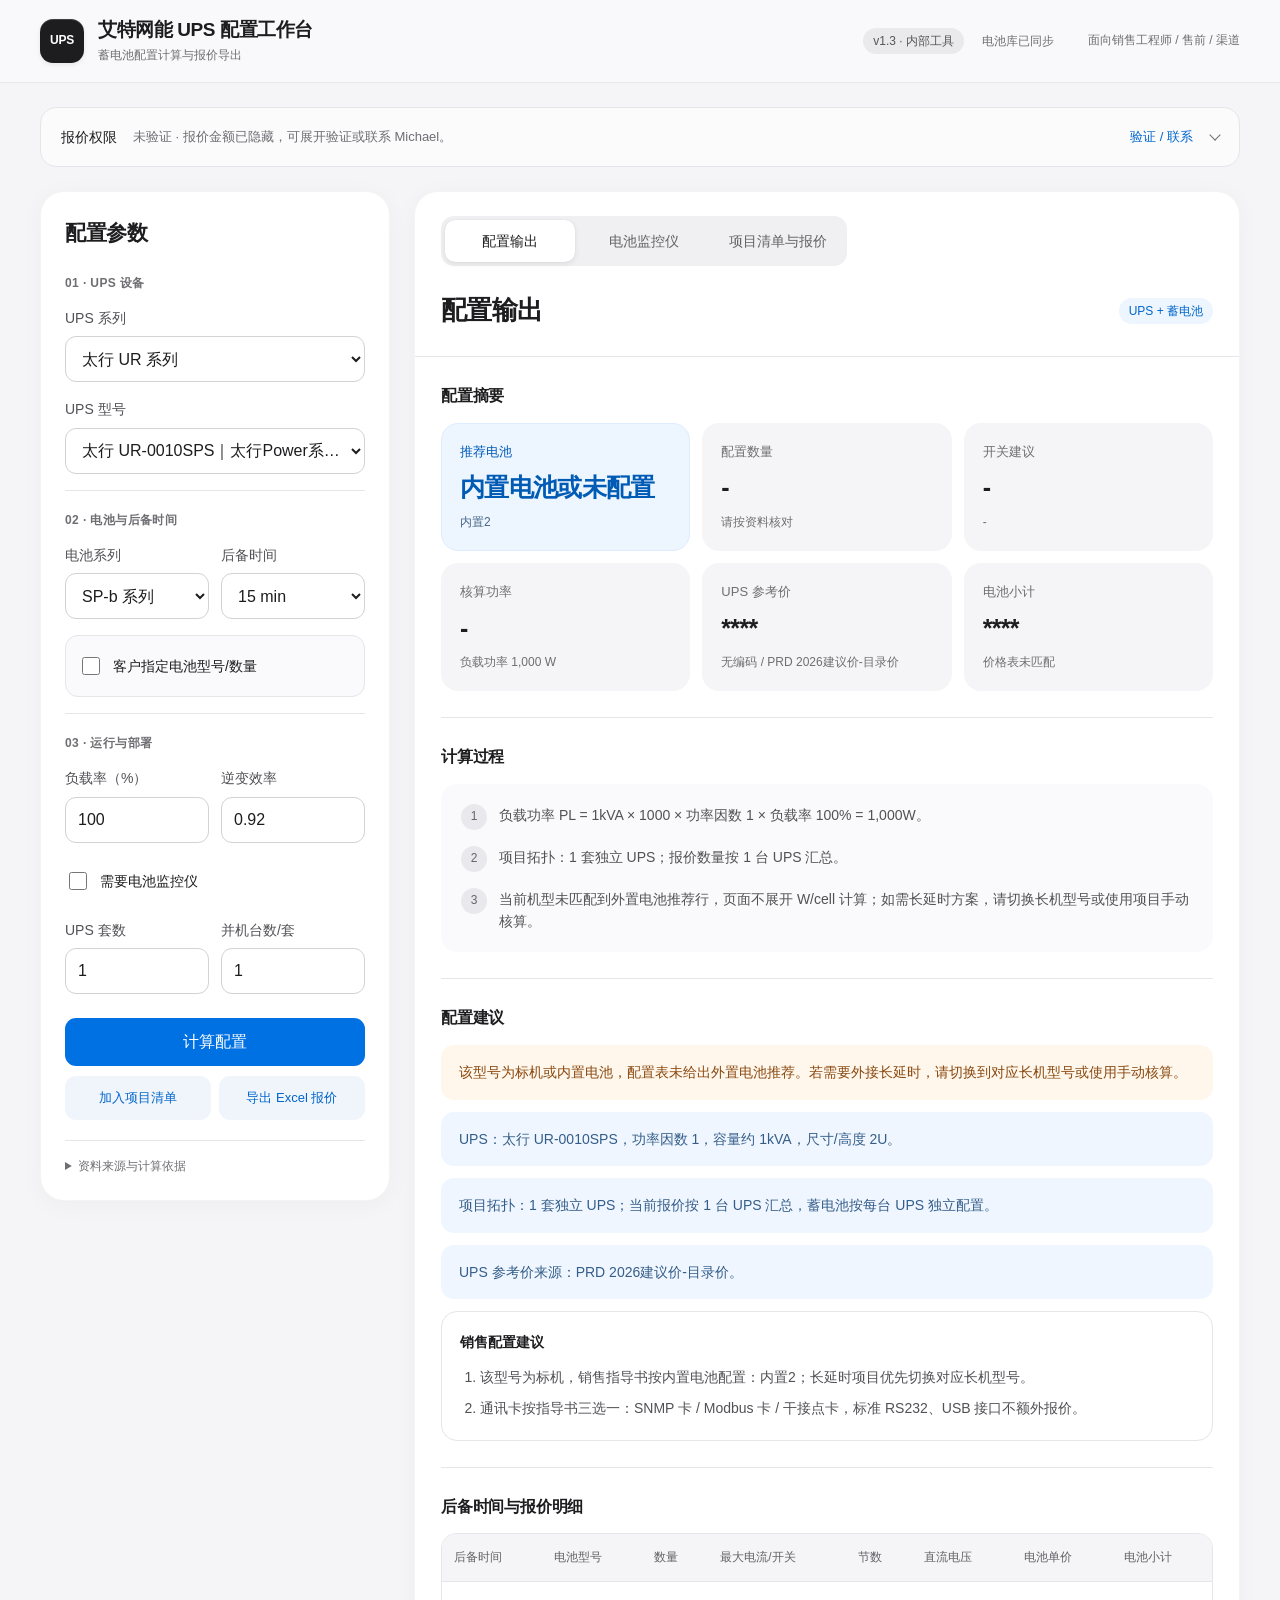
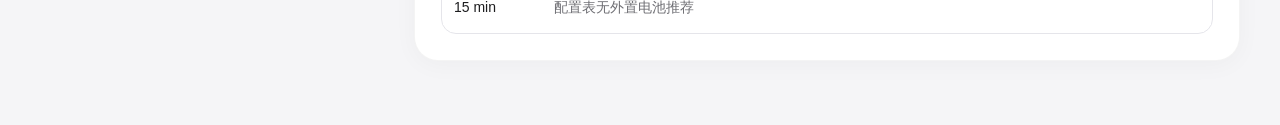
==== commit a422bca0: "优化 UPS 工作台：Apple 风格界面与响应式布局" ====
--- a/index.html
+++ b/index.html
@@ -4,1066 +4,9 @@
   <meta charset="utf-8">
   <meta name="viewport" content="width=device-width, initial-scale=1">
   <title>艾特网能 UPS 配置工作台</title>
-  <style>
-    :root {
-      --bg: #f7f9fb;
-      --panel: #ffffff;
-      --line: #d9e1e8;
-      --text: #17232b;
-      --muted: #667581;
-      --brand: #1f6f68;
-      --brand-2: #2d7f76;
-      --warn: #b54708;
-      --ok: #087443;
-      --soft: #eaf6f3;
-      --ink: #111f27;
-      --table-header: #f4f7f9;
-      --row-alt: #fbfcfd;
-      --sidebar: #183a36;
-    }
-
-    * { box-sizing: border-box; }
-
-    body {
-      margin: 0;
-      font-family: -apple-system, BlinkMacSystemFont, "Segoe UI", "PingFang SC", "Microsoft YaHei", sans-serif;
-      color: var(--text);
-      background: var(--bg);
-      line-height: 1.5;
-    }
-
-    header {
-      background: var(--panel);
-      color: var(--ink);
-      padding: 0;
-      border-bottom: 1px solid var(--line);
-    }
-
-    .wrap {
-      max-width: 1480px;
-      margin: 0 auto;
-    }
-
-    h1, h2, h3, p { margin: 0; }
-
-    h1 {
-      font-size: 15px;
-      font-weight: 760;
-      letter-spacing: 0;
-    }
-
-    header p {
-      margin-top: 2px;
-      color: var(--muted);
-      max-width: 880px;
-      font-size: 12px;
-    }
-
-    main {
-      max-width: 1480px;
-      margin: 0 auto;
-      padding: 16px 20px 36px;
-    }
-
-    .grid {
-      display: grid;
-      grid-template-columns: minmax(300px, 360px) minmax(0, 1fr);
-      gap: 16px;
-      align-items: start;
-    }
-
-    .panel {
-      background: var(--panel);
-      border: 1px solid var(--line);
-      border-radius: 8px;
-      padding: 16px;
-      box-shadow: 0 1px 2px rgba(16, 24, 40, 0.035);
-      min-width: 0;
-    }
-
-    .grid > *,
-    .manual > *,
-    .monitor-layout > *,
-    .two > *,
-    .um-accessories > * {
-      min-width: 0;
-    }
-
-    .panel h2 {
-      font-size: 18px;
-      margin-bottom: 14px;
-    }
-
-    .panel-head {
-      display: flex;
-      justify-content: space-between;
-      gap: 12px;
-      align-items: center;
-      margin-bottom: 14px;
-    }
-
-    .panel-head h2 {
-      margin-bottom: 0;
-    }
-
-    .panel-head .pill {
-      flex: 0 0 auto;
-    }
-
-    .form-grid {
-      display: grid;
-      gap: 12px;
-    }
-
-    label {
-      display: grid;
-      gap: 6px;
-      color: var(--muted);
-      font-size: 13px;
-      font-weight: 650;
-    }
-
-    select, input {
-      width: 100%;
-      height: 38px;
-      border: 1px solid #c9d2dc;
-      border-radius: 6px;
-      background: #fbfcfd;
-      color: var(--ink);
-      padding: 0 10px;
-      font-size: 13px;
-      outline: none;
-    }
-
-    select:focus, input:focus {
-      border-color: var(--brand-2);
-      box-shadow: 0 0 0 3px rgba(31, 122, 140, 0.16);
-    }
-
-    .two {
-      display: grid;
-      grid-template-columns: 1fr 1fr;
-      gap: 12px;
-    }
-
-    .tabs, .seg {
-      display: flex;
-      gap: 6px;
-      padding: 4px;
-      border: 1px solid var(--line);
-      border-radius: 8px;
-      background: #f8fafb;
-    }
-
-    .tabs button, .seg button, .primary, .secondary {
-      height: 36px;
-      border: 0;
-      border-radius: 6px;
-      padding: 0 12px;
-      font-weight: 700;
-      cursor: pointer;
-      color: #334155;
-      background: transparent;
-      white-space: nowrap;
-    }
-
-    .tabs button.active, .seg button.active {
-      background: var(--brand);
-      color: #fff;
-    }
-
-    .primary {
-      width: 100%;
-      background: var(--brand);
-      color: #fff;
-      margin-top: 4px;
-      box-shadow: 0 1px 2px rgba(31, 111, 104, 0.2);
-    }
-
-    .secondary {
-      width: 100%;
-      background: #eef5f4;
-      color: var(--brand);
-      margin-top: 0;
-    }
-
-    .summary {
-      display: grid;
-      grid-template-columns: repeat(4, minmax(130px, 1fr));
-      gap: 12px;
-      margin-bottom: 16px;
-    }
-
-    .metric {
-      border: 1px solid var(--line);
-      border-radius: 8px;
-      padding: 10px 12px;
-      background: var(--panel);
-      min-height: 78px;
-    }
-
-    .metric span {
-      display: block;
-      color: var(--muted);
-      font-size: 12px;
-      font-weight: 650;
-    }
-
-    .metric strong {
-      display: block;
-      margin-top: 8px;
-      color: var(--ink);
-      font-size: 20px;
-      line-height: 1.15;
-      overflow-wrap: anywhere;
-    }
-
-    .metric small {
-      display: block;
-      margin-top: 6px;
-      color: var(--muted);
-      font-size: 12px;
-    }
-
-    .note {
-      border-left: 4px solid var(--brand-2);
-      background: #edf7f8;
-      padding: 10px 12px;
-      color: #20515a;
-      border-radius: 4px;
-      margin-bottom: 14px;
-      font-size: 13px;
-    }
-
-    .warn {
-      border-left-color: var(--warn);
-      background: #fff7ed;
-      color: #7c2d12;
-    }
-
-    table {
-      width: 100%;
-      border-collapse: collapse;
-      font-size: 13px;
-    }
-
-    th, td {
-      text-align: left;
-      border-bottom: 1px solid var(--line);
-      padding: 10px 8px;
-      vertical-align: top;
-    }
-
-    th {
-      color: #475467;
-      font-size: 12px;
-      background: var(--table-header);
-      position: sticky;
-      top: 0;
-      z-index: 1;
-    }
-
-    .table-wrap {
-      overflow: auto;
-      border: 1px solid var(--line);
-      border-radius: 8px;
-      max-height: 460px;
-      -webkit-overflow-scrolling: touch;
-      background: var(--panel);
-    }
-
-    .pill {
-      display: inline-flex;
-      align-items: center;
-      height: 24px;
-      padding: 0 8px;
-      border-radius: 999px;
-      background: var(--soft);
-      color: var(--brand);
-      font-size: 12px;
-      font-weight: 750;
-    }
-
-    .muted { color: var(--muted); }
-    .ok { color: var(--ok); font-weight: 800; }
-    .bad { color: var(--warn); font-weight: 800; }
-
-    .manual {
-      margin-top: 18px;
-      display: grid;
-      grid-template-columns: 1.1fr 0.9fr;
-      gap: 18px;
-    }
-
-    .subsection {
-      margin-top: 18px;
-    }
-
-    .advanced-manual {
-      display: none;
-    }
-
-    .result-block {
-      margin-top: 16px;
-      padding-top: 16px;
-      border-top: 1px solid var(--line);
-    }
-
-    .result-block:first-of-type {
-      margin-top: 0;
-      padding-top: 0;
-      border-top: 0;
-    }
-
-    .result-title {
-      display: flex;
-      justify-content: space-between;
-      gap: 12px;
-      align-items: center;
-      margin-bottom: 10px;
-    }
-
-    .result-title strong {
-      color: var(--ink);
-      font-size: 14px;
-    }
-
-    .calc-process {
-      display: grid;
-      gap: 8px;
-      padding: 12px;
-      border: 1px solid #c7d7e2;
-      border-radius: 8px;
-      background: #f7fbfd;
-      font-size: 13px;
-    }
-
-    .calc-step {
-      display: grid;
-      grid-template-columns: 28px 1fr;
-      gap: 10px;
-      align-items: start;
-    }
-
-    .calc-step b {
-      display: inline-flex;
-      width: 24px;
-      height: 24px;
-      align-items: center;
-      justify-content: center;
-      border-radius: 999px;
-      background: #dceef6;
-      color: #0f5f78;
-      font-size: 12px;
-    }
-
-    .calc-step span {
-      color: #254252;
-      overflow-wrap: anywhere;
-    }
-
-    .monitor-layout {
-      display: grid;
-      grid-template-columns: minmax(300px, 380px) 1fr;
-      gap: 18px;
-      align-items: start;
-    }
-
-    .check-row {
-      display: flex;
-      gap: 8px;
-      align-items: center;
-      min-height: 40px;
-      color: var(--ink);
-      font-size: 14px;
-      font-weight: 650;
-    }
-
-    .check-row input {
-      width: 18px;
-      height: 18px;
-      flex: 0 0 auto;
-    }
-
-    input[readonly] {
-      background: #f1f5f9;
-      color: #475467;
-    }
-
-    .guide {
-      display: grid;
-      gap: 10px;
-      margin-bottom: 14px;
-      padding: 12px;
-      border: 1px solid #bfd8d3;
-      border-radius: 8px;
-      background: #f2fbf8;
-      color: #21443e;
-      font-size: 13px;
-    }
-
-    .guide strong {
-      color: #123b34;
-    }
-
-    .guide ol {
-      margin: 0;
-      padding-left: 18px;
-    }
-
-    .guide li + li {
-      margin-top: 4px;
-    }
-
-    .um-config {
-      display: grid;
-      gap: 12px;
-      padding: 12px;
-      border: 1px solid #bfd8d3;
-      border-radius: 8px;
-      background: #f6fbf9;
-    }
-
-    .um-config[hidden],
-    .um-result[hidden],
-    [hidden] {
-      display: none !important;
-    }
-
-    .um-accessories {
-      display: grid;
-      grid-template-columns: repeat(2, minmax(0, 1fr));
-      gap: 12px;
-      padding-top: 12px;
-      border-top: 1px solid var(--line);
-    }
-
-    .um-result {
-      margin-bottom: 16px;
-    }
-
-    .price-input {
-      min-width: 96px;
-      height: 32px;
-      padding: 0 8px;
-      text-align: right;
-    }
-
-    .formula {
-      font-family: ui-monospace, SFMono-Regular, Menlo, Monaco, Consolas, monospace;
-      background: #101828;
-      color: #d1fadf;
-      border-radius: 8px;
-      padding: 12px;
-      overflow-x: auto;
-      font-size: 13px;
-    }
-
-    .source {
-      margin-top: 12px;
-      color: var(--muted);
-      font-size: 12px;
-    }
-
-    .action-row {
-      display: flex;
-      flex-wrap: wrap;
-      gap: 10px;
-      align-items: center;
-      margin-top: 14px;
-    }
-
-    .compact-actions {
-      display: grid;
-      grid-template-columns: 1fr 1fr;
-      gap: 10px;
-    }
-
-    .auth-panel {
-      display: grid;
-      grid-template-columns: minmax(280px, 1fr) auto;
-      gap: 16px;
-      align-items: center;
-      margin-bottom: 16px;
-      border-color: var(--line);
-      background: var(--panel);
-      padding: 10px 12px;
-    }
-
-    .auth-copy {
-      display: flex;
-      gap: 12px;
-      align-items: center;
-      min-width: 0;
-    }
-
-    .auth-copy strong {
-      color: var(--ink);
-      font-size: 13px;
-      white-space: nowrap;
-    }
-
-    .auth-copy span {
-      color: var(--muted);
-      font-size: 12px;
-      line-height: 1.4;
-    }
-
-    .auth-controls {
-      display: grid;
-      grid-template-columns: minmax(190px, 1fr) auto auto;
-      gap: 8px;
-      align-items: end;
-      min-width: 430px;
-    }
-
-    .auth-state {
-      font-size: 12px;
-      color: var(--muted);
-      grid-column: 1 / -1;
-    }
-
-    .contact-card {
-      display: grid;
-      grid-template-columns: 48px 1fr;
-      gap: 10px;
-      align-items: center;
-      margin-top: 0;
-      padding: 6px;
-      border: 1px solid #d8e5e3;
-      border-radius: 8px;
-      background: #fbfffd;
-      max-width: 280px;
-      flex: 0 0 auto;
-    }
-
-    .qr-thumb {
-      width: 48px;
-      height: 48px;
-      border: 0;
-      padding: 0;
-      background: transparent;
-      cursor: zoom-in;
-      border-radius: 6px;
-    }
-
-    .qr-thumb:focus-visible {
-      outline: 3px solid rgba(31, 122, 140, 0.22);
-      outline-offset: 2px;
-    }
-
-    .contact-card img {
-      width: 48px;
-      height: 48px;
-      object-fit: cover;
-      border-radius: 6px;
-      border: 1px solid var(--line);
-    }
-
-    .contact-card b {
-      display: block;
-      color: var(--ink);
-      font-size: 13px;
-    }
-
-    .contact-card small {
-      display: block;
-      margin-top: 2px;
-      color: var(--muted);
-      font-size: 11px;
-      line-height: 1.35;
-    }
-
-    .custom-battery {
-      border: 1px solid var(--line);
-      border-radius: 8px;
-      padding: 10px;
-      background: #fbfcfd;
-    }
-
-    .custom-battery-fields {
-      display: grid;
-      gap: 10px;
-      margin-top: 10px;
-      padding-top: 10px;
-      border-top: 1px solid var(--line);
-    }
-
-    .custom-battery-summary {
-      display: flex;
-      align-items: center;
-      justify-content: space-between;
-      gap: 10px;
-      padding: 8px 10px;
-      border: 1px solid #d8e5e3;
-      border-radius: 6px;
-      background: #fff;
-    }
-
-    .custom-battery-summary strong {
-      color: var(--ink);
-      font-size: 14px;
-      overflow-wrap: anywhere;
-    }
-
-    .custom-battery-summary small {
-      display: block;
-      color: var(--muted);
-      font-size: 11px;
-    }
-
-    .battery-picker-list {
-      display: grid;
-      grid-template-columns: repeat(2, minmax(0, 1fr));
-      gap: 8px;
-      max-height: min(58vh, 460px);
-      overflow: auto;
-    }
-
-    .battery-picker-item {
-      text-align: left;
-      border: 1px solid var(--line);
-      border-radius: 8px;
-      padding: 10px;
-      background: #fff;
-      cursor: pointer;
-      color: var(--text);
-    }
-
-    .battery-picker-item:hover,
-    .battery-picker-item:focus-visible {
-      border-color: var(--brand-2);
-      box-shadow: 0 0 0 3px rgba(31, 122, 140, 0.12);
-      outline: none;
-    }
-
-    .battery-picker-item strong,
-    .battery-picker-item small {
-      display: block;
-    }
-
-    .battery-picker-item small {
-      margin-top: 3px;
-      color: var(--muted);
-      font-size: 11px;
-      line-height: 1.35;
-    }
-
-    .qr-modal {
-      position: fixed;
-      inset: 0;
-      z-index: 50;
-      display: grid;
-      place-items: center;
-      padding: 24px;
-      background: rgba(17, 31, 39, 0.68);
-    }
-
-    .qr-modal[hidden] {
-      display: none;
-    }
-
-    .qr-modal-card {
-      width: min(92vw, 520px);
-      background: #fff;
-      border-radius: 8px;
-      padding: 16px;
-      box-shadow: 0 20px 60px rgba(15, 23, 42, 0.28);
-    }
-
-    .qr-modal-head {
-      display: flex;
-      align-items: center;
-      justify-content: space-between;
-      gap: 12px;
-      margin-bottom: 12px;
-    }
-
-    .qr-modal-head strong {
-      font-size: 16px;
-      color: var(--ink);
-    }
-
-    .qr-modal-close {
-      width: 36px;
-      height: 36px;
-      border: 1px solid var(--line);
-      border-radius: 6px;
-      background: #f8fafb;
-      color: var(--ink);
-      font-size: 24px;
-      line-height: 1;
-      cursor: pointer;
-    }
-
-    .qr-modal img {
-      display: block;
-      width: 100%;
-      max-height: min(72vh, 520px);
-      object-fit: contain;
-      border: 1px solid var(--line);
-      border-radius: 8px;
-      background: #fff;
-    }
-
-    .qr-modal small {
-      display: block;
-      margin-top: 10px;
-      color: var(--muted);
-      text-align: center;
-    }
-
-    .app-bar {
-      min-height: 56px;
-      display: flex;
-      align-items: center;
-      gap: 18px;
-      padding: 10px 20px;
-    }
-
-    .brand {
-      display: flex;
-      align-items: center;
-      gap: 10px;
-      min-width: 0;
-    }
-
-    .brand-mark {
-      width: 32px;
-      height: 32px;
-      border-radius: 8px;
-      display: grid;
-      place-items: center;
-      background: var(--brand);
-      color: #fff;
-      font-weight: 850;
-      letter-spacing: 0;
-      flex: 0 0 auto;
-    }
-
-    .brand-text {
-      min-width: 0;
-    }
-
-    .brand-text h1,
-    .brand-text p {
-      overflow: hidden;
-      text-overflow: ellipsis;
-      white-space: nowrap;
-    }
-
-    .app-badges {
-      display: flex;
-      flex-wrap: wrap;
-      gap: 8px;
-      align-items: center;
-      margin-left: 8px;
-    }
-
-    .app-badges .pill {
-      height: 24px;
-      background: #eef2f4;
-      color: #42505a;
-      font-size: 11px;
-      font-weight: 650;
-    }
-
-    .app-badges .pill.ok-pill {
-      background: #e6f5f0;
-      color: var(--brand);
-    }
-
-    .app-audience {
-      margin-left: auto;
-      color: var(--muted);
-      font-size: 12px;
-      white-space: nowrap;
-    }
-
-    .config-panel {
-      position: sticky;
-      top: 16px;
-    }
-
-    .output-panel {
-      padding: 0;
-      overflow: hidden;
-    }
-
-    .workspace-tabs {
-      display: inline-grid;
-      grid-template-columns: repeat(3, minmax(0, 1fr));
-      gap: 4px;
-      margin: 12px;
-      padding: 4px;
-      border-radius: 8px;
-      background: #eef2f4;
-      color: var(--muted);
-    }
-
-    .workspace-tabs button {
-      height: 34px;
-      border: 0;
-      border-radius: 6px;
-      padding: 0 18px;
-      background: transparent;
-      color: inherit;
-      font-weight: 750;
-      white-space: nowrap;
-      cursor: pointer;
-    }
-
-    .workspace-tabs button.active {
-      background: var(--panel);
-      color: var(--ink);
-      box-shadow: 0 1px 2px rgba(16, 24, 40, 0.08);
-    }
-
-    .output-heading {
-      padding: 0 16px 12px;
-      border-bottom: 1px solid var(--line);
-      margin-bottom: 0;
-    }
-
-    .workspace-view {
-      padding: 16px;
-    }
-
-    .workspace-view[hidden] {
-      display: none !important;
-    }
-
-    .workspace-view.subsection {
-      margin-top: 0;
-      border-top: 1px solid var(--line);
-    }
-
-    .workspace-view.subsection:first-of-type {
-      border-top: 0;
-    }
-
-    .quote-project-view + .quote-project-view {
-      padding-top: 0;
-      border-top: 0;
-    }
-
-    .empty-state {
-      min-height: 100px;
-      display: grid;
-      place-items: center;
-      border: 1px dashed #d7e0e7;
-      border-radius: 8px;
-      color: var(--muted);
-      background: #fbfcfd;
-      text-align: center;
-      padding: 20px;
-    }
-
-    @media (max-width: 980px) {
-      .grid, .manual, .monitor-layout { grid-template-columns: 1fr; }
-      .summary { grid-template-columns: repeat(2, minmax(0, 1fr)); }
-      .auth-panel, .auth-controls { grid-template-columns: 1fr; min-width: 0; }
-      .config-panel { position: static; }
-      .app-audience { display: none; }
-    }
-
-    @media (max-width: 760px) {
-      header {
-        padding: 0;
-      }
-
-      h1 {
-        font-size: 14px;
-        line-height: 1.2;
-      }
-
-      header p {
-        font-size: 12px;
-        line-height: 1.55;
-      }
-
-      main {
-        padding: 12px 10px 28px;
-      }
-
-      .app-bar {
-        padding: 10px 12px;
-        align-items: flex-start;
-        flex-direction: column;
-        gap: 8px;
-      }
-
-      .app-badges {
-        margin-left: 42px;
-      }
-
-      .auth-copy {
-        display: grid;
-        gap: 8px;
-      }
-
-      .contact-card {
-        max-width: none;
-      }
-
-      .custom-battery-summary {
-        align-items: stretch;
-        flex-direction: column;
-      }
-
-      .battery-picker-list {
-        grid-template-columns: 1fr;
-      }
-
-      .workspace-tabs {
-        display: grid;
-        width: calc(100% - 24px);
-        overflow-x: auto;
-      }
-
-      .workspace-tabs button {
-        padding: 0 8px;
-        font-size: 12px;
-      }
-
-      .grid,
-      .manual,
-      .monitor-layout {
-        gap: 12px;
-      }
-
-      .panel {
-        padding: 12px;
-        border-radius: 7px;
-      }
-
-      .output-panel {
-        padding: 0;
-      }
-
-      .panel h2 {
-        font-size: 16px;
-      }
-
-      .panel-head {
-        align-items: flex-start;
-        flex-direction: column;
-        gap: 8px;
-      }
-
-      .panel-head .pill {
-        align-self: flex-start;
-      }
-
-      select,
-      input {
-        height: 44px;
-        font-size: 16px;
-      }
-
-      .primary,
-      .secondary,
-      .tabs button,
-      .seg button {
-        height: 42px;
-        min-height: 42px;
-      }
-
-      .tabs button,
-      .seg button {
-        flex: 1 0 auto;
-      }
-
-      .summary {
-        gap: 8px;
-        margin-bottom: 12px;
-      }
-
-      .metric {
-        min-height: 76px;
-        padding: 10px;
-      }
-
-      .metric strong {
-        font-size: 17px;
-      }
-
-      .result-block {
-        margin-top: 12px;
-        padding-top: 12px;
-      }
-
-      .calc-process,
-      .guide,
-      .note {
-        font-size: 12px;
-      }
-
-      .table-wrap {
-        max-height: none;
-      }
-
-      table {
-        font-size: 12px;
-      }
-
-      th,
-      td {
-        padding: 8px 7px;
-      }
-
-      th {
-        top: 0;
-      }
-
-      .source {
-        font-size: 11px;
-      }
-    }
-
-    @media (max-width: 560px) {
-      main { padding-left: 12px; padding-right: 12px; }
-      .summary { grid-template-columns: repeat(2, minmax(0, 1fr)); }
-      .two, .um-accessories { grid-template-columns: 1fr; }
-      .tabs, .seg { overflow-x: auto; }
-      th, td { min-width: 112px; }
-      .compact-actions { grid-template-columns: 1fr; }
-      .contact-card {
-        grid-template-columns: 56px 1fr;
-        align-items: center;
-      }
-      .qr-thumb,
-      .contact-card img {
-        width: 56px;
-        height: 56px;
-      }
-      .auth-controls {
-        gap: 10px;
-      }
-      .check-row {
-        min-height: 36px;
-      }
-    }
-
-    @media (max-width: 390px) {
-      main {
-        padding-left: 8px;
-        padding-right: 8px;
-      }
-
-      .summary {
-        grid-template-columns: 1fr;
-      }
-
-      .contact-card {
-        grid-template-columns: 1fr;
-      }
-
-      .app-badges {
-        margin-left: 0;
-      }
-    }
-  </style>
+  <meta name="theme-color" content="#f5f5f7">
+  <meta name="description" content="艾特网能 UPS 配置工作台：蓄电池选型、后备时间核算、电池监控仪配置与 Excel 报价导出。">
+  <link rel="stylesheet" href="assets/workspace.css">
 </head>
 <body>
   <header>
@@ -1084,17 +27,22 @@
   </header>
 
   <main>
-    <section class="panel auth-panel">
+    <details class="auth-disclosure">
+      <summary>
+        <strong>报价权限</strong>
+        <span class="auth-state" id="authState" aria-live="polite">未验证 · 报价金额已隐藏</span>
+        <span class="disclosure-action">验证 / 联系</span>
+      </summary>
+    <section class="auth-panel" aria-label="报价权限验证">
       <div class="auth-copy">
-        <strong>权限验证</strong>
-        <span>未授权访问时，页面和导出的报价会隐藏目录价、折后价和合计金额。如需使用完整功能，请联系开发者 Michael，对项目有建议请加微信，感谢您的反馈。</span>
+        <span>验证手机号后，可查看并导出完整报价。申请权限或反馈建议，请联系 Michael。</span>
         <div class="contact-card">
           <button class="qr-thumb" id="openQrModal" type="button" aria-label="放大 Michael 微信二维码">
             <img src="assets/michael-wechat.jpg" alt="Michael 微信二维码">
           </button>
           <div>
             <b>联系开发者 Michael</b>
-            <small>点击二维码放大，扫码添加微信，申请完整功能权限，或反馈项目建议。</small>
+            <small>扫码申请权限或反馈建议</small>
           </div>
         </div>
       </div>
@@ -1105,9 +53,9 @@
         </label>
         <button class="secondary" id="authVerify" type="button">验证</button>
         <button class="secondary" id="authLogout" type="button">退出</button>
-        <span class="auth-state" id="authState">未验证：目录价将显示为 ****</span>
       </div>
     </section>
+    </details>
 
     <div class="qr-modal" id="qrModal" hidden aria-hidden="true">
       <div class="qr-modal-card" role="dialog" aria-modal="true" aria-labelledby="qrModalTitle">
@@ -1142,8 +90,11 @@
 
     <div class="grid">
       <section class="panel config-panel">
-        <h2>配置选择</h2>
+        <h2>配置参数</h2>
         <div class="form-grid">
+          <fieldset class="form-section">
+            <legend>01 · UPS 设备</legend>
+            <div class="form-grid">
           <label>
             UPS 系列
             <select id="series"></select>
@@ -1228,6 +179,11 @@
             </div>
           </div>
 
+            </div>
+          </fieldset>
+          <fieldset class="form-section">
+            <legend>02 · 电池与后备时间</legend>
+            <div class="form-grid">
           <div class="two">
             <label>
               电池系列
@@ -1286,9 +242,14 @@
             </div>
           </div>
 
+            </div>
+          </fieldset>
+          <fieldset class="form-section">
+            <legend>03 · 运行与部署</legend>
+            <div class="form-grid">
           <div class="two">
             <label>
-              负载率
+              负载率（%）
               <input id="loadRate" type="number" min="1" max="100" step="1" value="100">
             </label>
             <label>
@@ -1313,13 +274,20 @@
             </label>
           </div>
 
-          <button class="primary" id="apply">计算</button>
+            </div>
+          </fieldset>
+          <div class="config-actions">
+          <button class="primary" id="apply">计算配置</button>
           <div class="compact-actions">
             <button class="secondary" id="addProjectItem" type="button">加入项目清单</button>
             <button class="secondary" id="exportQuote" type="button">导出 Excel 报价</button>
           </div>
+          </div>
         </div>
+        <details class="source-details">
+          <summary>资料来源与计算依据</summary>
         <p class="source">资料来源：Drive 文件夹 “03】-UPS&供配电 / 销售配置指导 / 电池销售配置指导书”；UM 电池配置来自 “UPS蓄电池配置表（20181026）”，电池重量、容量和端子按 “07】-铅酸电池” SP-b / SPG-b / GFMD-B / GBT 彩页校准；价格按本地“价格”目录中的 UPS、电池、监控仪价格表带入。</p>
+        </details>
       </section>
 
       <section class="panel output-panel">
@@ -1337,8 +305,8 @@
           <div class="result-title">
             <strong>配置摘要</strong>
           </div>
-          <div class="summary">
-          <div class="metric">
+          <div class="summary config-summary">
+          <div class="metric metric-featured">
             <span id="recBatteryLabel">推荐电池</span>
             <strong id="recBattery">-</strong>
             <small id="recDuration">-</small>
@@ -1695,6 +663,18 @@
   <script src="battery-products-data.js"></script>
   <script src="um-battery-data.js"></script>
   <script src="gbt-battery-data.js"></script>
+  <script src="analytics-config.js"></script>
+  <script>
+    window.UPS_ANALYTICS_CONFIG = window.UPS_ANALYTICS_CONFIG || {
+      enabled: true,
+      endpoint: "",
+      mode: "cors",
+      collectIp: false,
+      ipEndpoint: "",
+      debug: false,
+      sampleRate: 1
+    };
+  </script>
   <script>
     const durations = ["15", "30", "45", "60", "120", "180", "240", "300", "360"];
     const hallSensors = [
@@ -1742,7 +722,13 @@
     let selectedCustomBatteryModel = "";
     let lockedBatterySeriesValue = "sp";
     let lockedDurationValue = "15";
+    let analyticsConfigTimer = 0;
+    let visitorIp = "";
     const AUTH_STORAGE_KEY = "ups-price-auth-hash";
+    const ANALYTICS_QUEUE_KEY = "ups-analytics-queue";
+    const ANALYTICS_CLIENT_KEY = "ups-analytics-client";
+    const ANALYTICS_SESSION_KEY = "ups-analytics-session";
+    const ANALYTICS_IP_KEY = "ups-analytics-ip";
     const quoteDiscounts = {};
     const UPS_PRICES = buildUpsPrices(window.UPS_PRICE_ROWS || []);
     const BATTERY_PRICES = buildBatteryPrices(window.BATTERY_PRICE_ROWS || []);
@@ -2268,6 +1254,227 @@
       return new Intl.NumberFormat("zh-CN", { maximumFractionDigits: digits }).format(value);
     }
 
+    function analyticsConfig() {
+      const config = window.UPS_ANALYTICS_CONFIG || {};
+      return {
+        enabled: config.enabled !== false,
+        endpoint: String(config.endpoint || "").trim(),
+        mode: config.mode === "no-cors" ? "no-cors" : "cors",
+        collectIp: config.collectIp === true,
+        ipEndpoint: String(config.ipEndpoint || "").trim(),
+        debug: Boolean(config.debug),
+        sampleRate: Math.max(0, Math.min(1, Number(config.sampleRate ?? 1) || 0)),
+        maxQueue: Math.max(20, Number(config.maxQueue || 120)),
+        batchSize: Math.max(1, Number(config.batchSize || 10))
+      };
+    }
+
+    function storageGet(key, fallback = "") {
+      try {
+        return localStorage.getItem(key) || fallback;
+      } catch (error) {
+        return fallback;
+      }
+    }
+
+    function storageSet(key, value) {
+      try {
+        localStorage.setItem(key, value);
+      } catch (error) {
+        if (analyticsConfig().debug) console.warn("analytics storage failed", error);
+      }
+    }
+
+    function analyticsId() {
+      if (crypto.randomUUID) return crypto.randomUUID();
+      return `${Date.now()}-${Math.random().toString(16).slice(2)}`;
+    }
+
+    function analyticsClientId() {
+      let id = storageGet(ANALYTICS_CLIENT_KEY);
+      if (!id) {
+        id = analyticsId();
+        storageSet(ANALYTICS_CLIENT_KEY, id);
+      }
+      return id;
+    }
+
+    async function initVisitorIp() {
+      const config = analyticsConfig();
+      visitorIp = storageGet(ANALYTICS_IP_KEY);
+      if (!config.collectIp || !config.ipEndpoint) return;
+      const controller = new AbortController();
+      const timer = setTimeout(() => controller.abort(), 1500);
+      try {
+        const response = await fetch(config.ipEndpoint, { cache: "no-store", signal: controller.signal });
+        if (!response.ok) return;
+        const data = await response.json();
+        const ip = String(data.ip || data.query || "").trim();
+        if (ip) {
+          visitorIp = ip;
+          storageSet(ANALYTICS_IP_KEY, ip);
+        }
+      } catch (error) {
+        if (config.debug) console.warn("analytics ip lookup failed", error);
+      } finally {
+        clearTimeout(timer);
+      }
+    }
+
+    function analyticsSessionId() {
+      let id = "";
+      try {
+        id = sessionStorage.getItem(ANALYTICS_SESSION_KEY) || "";
+        if (!id) {
+          id = analyticsId();
+          sessionStorage.setItem(ANALYTICS_SESSION_KEY, id);
+        }
+      } catch (error) {
+        id = analyticsClientId();
+      }
+      return id;
+    }
+
+    function readAnalyticsQueue() {
+      try {
+        const rows = JSON.parse(localStorage.getItem(ANALYTICS_QUEUE_KEY) || "[]");
+        return Array.isArray(rows) ? rows : [];
+      } catch (error) {
+        return [];
+      }
+    }
+
+    function writeAnalyticsQueue(rows) {
+      const config = analyticsConfig();
+      storageSet(ANALYTICS_QUEUE_KEY, JSON.stringify(rows.slice(-config.maxQueue)));
+    }
+
+    function sanitizedAnalyticsPayload(payload) {
+      return JSON.parse(JSON.stringify(payload || {}, (_key, value) => {
+        if (value === undefined || typeof value === "function") return undefined;
+        if (typeof value === "number" && !Number.isFinite(value)) return undefined;
+        return value;
+      }));
+    }
+
+    function currentAnalyticsContext() {
+      const customProduct = selectedCustomBatteryProduct?.();
+      const base = {
+        series: document.querySelector("#series")?.value || "",
+        upsModel: document.querySelector("#ups")?.value || "",
+        batterySeries: customBatteryEnabled() ? "" : currentBatterySeriesValue(),
+        durationMin: customBatteryEnabled() ? "" : currentDurationValue(),
+        loadRate: Number(document.querySelector("#loadRate")?.value || 0),
+        efficiency: Number(document.querySelector("#efficiency")?.value || 0),
+        systemQty: systemQty(),
+        parallelUnits: parallelUnits(),
+        totalUpsUnits: totalUpsUnits(),
+        includeMonitor: monitorIncluded(),
+        customBatteryEnabled: customBatteryEnabled(),
+        priceAuthorized: canViewPrices(),
+        projectItemCount: projectItems.length,
+        workspaceTab: activeWorkspaceTab
+      };
+      if (isUmSelected()) {
+        const selection = getUmSelection();
+        base.upsModel = `${selection.modeText} ${selection.capacity}kVA`;
+        base.umMode = selection.mode;
+        base.umModuleKva = selection.module.kva;
+        base.umModuleQty = selection.qty;
+        base.umCapacityKva = selection.capacity;
+      }
+      if (customBatteryEnabled()) {
+        base.customBattery = {
+          model: customProduct?.model || "",
+          series: customProduct?.series || "",
+          blockV: customProduct?.blockV || "",
+          capacityAh: customProduct?.capacityAh || "",
+          cells: Number(document.querySelector("#customBatteryCells")?.value || 0),
+          strings: Number(document.querySelector("#customBatteryStrings")?.value || 0),
+          runtime: document.querySelector("#customBatteryRuntime")?.value || ""
+        };
+      }
+      return base;
+    }
+
+    async function flushAnalyticsQueue(useBeacon = false) {
+      const config = analyticsConfig();
+      if (!config.enabled || !config.endpoint) return;
+      const queue = readAnalyticsQueue();
+      if (!queue.length) return;
+      const events = queue.slice(0, config.batchSize);
+      const body = JSON.stringify({ source: "ups-config-static", events });
+      const removeSent = () => {
+        const sent = new Set(events.map(event => event.id));
+        writeAnalyticsQueue(readAnalyticsQueue().filter(event => !sent.has(event.id)));
+      };
+      if (useBeacon && navigator.sendBeacon) {
+        const ok = navigator.sendBeacon(config.endpoint, new Blob([body], { type: "text/plain;charset=UTF-8" }));
+        if (ok) removeSent();
+        return;
+      }
+      try {
+        const response = await fetch(config.endpoint, {
+          method: "POST",
+          mode: config.mode,
+          headers: { "Content-Type": "text/plain;charset=UTF-8" },
+          body,
+          keepalive: body.length < 60000
+        });
+        if (response.ok || response.type === "opaque") removeSent();
+      } catch (error) {
+        if (config.debug) console.warn("analytics upload failed", error);
+      }
+    }
+
+    function trackEvent(name, payload = {}, options = {}) {
+      const config = analyticsConfig();
+      if (!config.enabled || Math.random() > config.sampleRate) return;
+      const now = new Date();
+      const timeZone = Intl.DateTimeFormat().resolvedOptions().timeZone || "";
+      const event = {
+        id: analyticsId(),
+        name,
+        timestamp: now.toISOString(),
+        localDate: now.toLocaleDateString("zh-CN"),
+        localTime: now.toLocaleTimeString("zh-CN", { hour12: false }),
+        timeZone,
+        clientId: analyticsClientId(),
+        sessionId: analyticsSessionId(),
+        authHash: storageGet(AUTH_STORAGE_KEY),
+        page: {
+          path: location.pathname,
+          query: location.search,
+          referrer: document.referrer || "",
+          title: document.title
+        },
+        device: {
+          language: navigator.language || "",
+          platform: navigator.platform || "",
+          viewport: `${window.innerWidth}x${window.innerHeight}`,
+          screen: `${screen.width}x${screen.height}`,
+          touch: navigator.maxTouchPoints > 0,
+          ip: visitorIp || storageGet(ANALYTICS_IP_KEY)
+        },
+        payload: sanitizedAnalyticsPayload(payload)
+      };
+      writeAnalyticsQueue([...readAnalyticsQueue(), event]);
+      if (config.debug) console.log("analytics event", event);
+      if (options.immediate || readAnalyticsQueue().length >= config.batchSize) {
+        flushAnalyticsQueue(Boolean(options.beacon));
+      }
+    }
+
+    function scheduleConfigAnalytics(reason = "change") {
+      clearTimeout(analyticsConfigTimer);
+      analyticsConfigTimer = setTimeout(() => {
+        trackEvent("configuration_changed", { reason, config: currentAnalyticsContext() });
+      }, 900);
+    }
+
+    window.trackUpsQuoteEvent = trackEvent;
+    window.flushUpsQuoteAnalytics = flushAnalyticsQueue;
+
     function canViewPrices() {
       return isPriceAuthorized;
     }
@@ -2433,7 +1640,7 @@
       isPriceAuthorized = authorized;
       document.querySelector("#authState").textContent = message || (authorized
         ? "已授权：目录价、折扣和合计金额可见。"
-        : "未验证：目录价将显示为 ****。如需使用完整功能，请联系开发者 Michael，对项目有建议请加微信，感谢您的反馈。");
+        : "未验证 · 报价金额已隐藏，可展开验证或联系 Michael。");
       document.querySelector("#authPhone").value = authorized ? "已授权" : "";
       document.querySelector("#authPhone").disabled = authorized;
       document.querySelector("#authVerify").disabled = authorized;
@@ -2452,6 +1659,7 @@
         if (event.key === "Enter") verifyAuthPhone();
       });
       document.querySelector("#authLogout").addEventListener("click", () => {
+        trackEvent("auth_logout", {}, { immediate: true });
         localStorage.removeItem(AUTH_STORAGE_KEY);
         setAuthState(false);
         populateUps();
@@ -2466,6 +1674,7 @@
       function openModal() {
         modal.hidden = false;
         modal.setAttribute("aria-hidden", "false");
+        trackEvent("wechat_qr_opened", { location: "auth_panel" }, { immediate: true });
         closeButton.focus();
       }
 
@@ -2514,10 +1723,17 @@
           syncPrimaryBatteryControlsLock(false);
           syncCustomBatteryDefaults();
         }
+        trackEvent("custom_battery_toggled", {
+          enabled: customBatteryEnabled(),
+          config: currentAnalyticsContext()
+        });
         calculate();
       });
       ["customBatteryCells", "customBatteryStrings"].forEach(id => {
-        document.querySelector(`#${id}`).addEventListener("input", calculate);
+        document.querySelector(`#${id}`).addEventListener("input", () => {
+          calculate();
+          scheduleConfigAnalytics(id);
+        });
       });
       openButton.addEventListener("click", openModal);
       closeButton.addEventListener("click", closeModal);
@@ -2546,6 +1762,11 @@
           document.querySelector("#batteryPickerModal").hidden = true;
           document.querySelector("#batteryPickerModal").setAttribute("aria-hidden", "true");
           syncCustomBatteryDefaults(false);
+          trackEvent("custom_battery_selected", {
+            model: selectedCustomBatteryModel,
+            family: document.querySelector("#batteryPickerFamily").value,
+            config: currentAnalyticsContext()
+          }, { immediate: true });
           calculate();
           document.querySelector("#openBatteryPicker").focus();
         });
@@ -2654,10 +1875,12 @@
       if (authHashes().includes(hash)) {
         localStorage.setItem(AUTH_STORAGE_KEY, hash);
         setAuthState(true);
+        trackEvent("auth_success", { authHash: hash }, { immediate: true });
         populateUps();
       } else {
         localStorage.removeItem(AUTH_STORAGE_KEY);
         setAuthState(false, "手机号未授权：目录价将显示为 ****。如需使用完整功能，请联系开发者 Michael，对项目有建议请加微信，感谢您的反馈。");
+        trackEvent("auth_failed", {}, { immediate: true });
       }
     }
 
@@ -2705,6 +1928,7 @@
       };
       const heading = document.querySelector(".output-heading h2");
       if (heading) heading.textContent = titleMap[activeWorkspaceTab] || titleMap.config;
+      trackEvent("workspace_tab_changed", { tab: activeWorkspaceTab });
     }
 
     function renderCalculationProcess(steps) {
@@ -2717,7 +1941,8 @@
       `).join("");
     }
 
-    function init() {
+    async function init() {
+      await initVisitorIp();
       initAuth();
       initQrModal();
       initBatteryPicker();
@@ -2762,6 +1987,16 @@
       manualCalc();
       monitorCalc();
       setWorkspaceTab(activeWorkspaceTab);
+      trackEvent("page_view", { config: currentAnalyticsContext() }, { immediate: true });
+      window.addEventListener("online", () => flushAnalyticsQueue());
+      document.addEventListener("visibilitychange", () => {
+        if (document.visibilityState === "hidden") {
+          trackEvent("page_hidden", { config: currentAnalyticsContext() }, { immediate: true, beacon: true });
+        }
+      });
+      window.addEventListener("beforeunload", () => {
+        trackEvent("page_unloaded", { config: currentAnalyticsContext() }, { immediate: true, beacon: true });
+      });
     }
 
     function populateUps() {
@@ -2873,6 +2108,7 @@
       syncManual(row, rec);
       syncMonitor(row, rec, loadPowerW, efficiency);
       renderQuoteDiscounts();
+      scheduleConfigAnalytics("standard_calculate");
     }
 
     function initUmSelectors() {
@@ -3231,6 +2467,7 @@
       syncUmManual(selection, loadPowerW, efficiency, rec);
       syncUmMonitor(selection, loadPowerW, efficiency, rec);
       renderQuoteDiscounts();
+      scheduleConfigAnalytics("um_calculate");
     }
 
     function renderUmOptions(selection, customRec) {
@@ -3526,10 +2763,18 @@
       projectItems.push(item);
       renderProjectItems();
       renderQuoteDiscounts();
+      trackEvent("project_item_added", {
+        label,
+        lineCount: item.lines.length,
+        config: currentAnalyticsContext()
+      }, { immediate: true });
       setWorkspaceTab("project");
     }
 
     function clearProjectItems() {
+      if (projectItems.length) {
+        trackEvent("project_items_cleared", { count: projectItems.length }, { immediate: true });
+      }
       projectItems = [];
       renderProjectItems();
       renderQuoteDiscounts();
@@ -3538,6 +2783,7 @@
     function handleProjectClick(event) {
       const button = event.target.closest("[data-project-delete]");
       if (!button) return;
+      trackEvent("project_item_deleted", { id: button.dataset.projectDelete }, { immediate: true });
       projectItems = projectItems.filter(item => item.id !== button.dataset.projectDelete);
       renderProjectItems();
       renderQuoteDiscounts();
@@ -3597,6 +2843,7 @@
       if (!input) return;
       quoteDiscounts[input.dataset.discountKey] = input.value;
       renderQuoteDiscounts();
+      trackEvent("discount_changed", { hasValue: input.value !== "", config: currentAnalyticsContext() });
     }
 
     function renderQuoteDiscounts() {
@@ -3679,13 +2926,16 @@
           line.name,
           line.qty,
           exportPrice(line.price),
-          line.discount,
+          canViewPrices() ? line.discount / 100 : "****",
           exportPrice(line.discountedPrice),
           exportPrice(line.discountedAmount),
           line.desc || "",
           line.source || "",
           index === 0 && hasRemarks ? "详见“配置说明”工作表" : ""
-        ], col => col >= 6 && col <= 9 ? 3 : 5));
+        ], col => {
+          if (col === 7) return canViewPrices() ? 6 : 5;
+          return col >= 6 && col <= 9 ? 3 : 5;
+        }));
       });
 
       const totalRow = 4 + lines.length;
@@ -3778,18 +3028,19 @@
 </Relationships>`,
         "xl/styles.xml": `<?xml version="1.0" encoding="UTF-8" standalone="yes"?>
 <styleSheet xmlns="http://schemas.openxmlformats.org/spreadsheetml/2006/main">
-  <numFmts count="1"><numFmt numFmtId="164" formatCode="&quot;¥&quot;#,##0.00"/></numFmts>
+  <numFmts count="2"><numFmt numFmtId="164" formatCode="&quot;¥&quot;#,##0.00"/><numFmt numFmtId="165" formatCode="0.00%"/></numFmts>
   <fonts count="4"><font><sz val="11"/><name val="Microsoft YaHei"/></font><font><b/><sz val="14"/><color rgb="FFFFFFFF"/><name val="Microsoft YaHei"/></font><font><b/><sz val="11"/><name val="Microsoft YaHei"/></font><font><b/><sz val="11"/><name val="Microsoft YaHei"/></font></fonts>
   <fills count="4"><fill><patternFill patternType="none"/></fill><fill><patternFill patternType="gray125"/></fill><fill><patternFill patternType="solid"><fgColor rgb="FF0F5F78"/><bgColor indexed="64"/></patternFill></fill><fill><patternFill patternType="solid"><fgColor rgb="FFDCEEF6"/><bgColor indexed="64"/></patternFill></fill></fills>
   <borders count="2"><border><left/><right/><top/><bottom/><diagonal/></border><border><left style="thin"><color rgb="FF9CA3AF"/></left><right style="thin"><color rgb="FF9CA3AF"/></right><top style="thin"><color rgb="FF9CA3AF"/></top><bottom style="thin"><color rgb="FF9CA3AF"/></bottom><diagonal/></border></borders>
   <cellStyleXfs count="1"><xf numFmtId="0" fontId="0" fillId="0" borderId="0"/></cellStyleXfs>
-  <cellXfs count="6">
+  <cellXfs count="7">
     <xf numFmtId="0" fontId="0" fillId="0" borderId="0" xfId="0"/>
     <xf numFmtId="0" fontId="1" fillId="2" borderId="1" xfId="0" applyFont="1" applyFill="1" applyBorder="1"/>
     <xf numFmtId="0" fontId="2" fillId="3" borderId="1" xfId="0" applyFont="1" applyFill="1" applyBorder="1" applyAlignment="1"><alignment horizontal="center" vertical="center" wrapText="1"/></xf>
     <xf numFmtId="164" fontId="0" fillId="0" borderId="1" xfId="0" applyNumberFormat="1" applyBorder="1"/>
     <xf numFmtId="0" fontId="3" fillId="3" borderId="1" xfId="0" applyFont="1" applyFill="1" applyBorder="1"/>
     <xf numFmtId="0" fontId="0" fillId="0" borderId="1" xfId="0" applyBorder="1" applyAlignment="1"><alignment vertical="top" wrapText="1"/></xf>
+    <xf numFmtId="165" fontId="0" fillId="0" borderId="1" xfId="0" applyNumberFormat="1" applyBorder="1"/>
   </cellXfs>
 </styleSheet>`,
         "xl/worksheets/sheet1.xml": buildQuoteSheetXml(title, date, lines, total),
@@ -3901,6 +3152,14 @@
       link.click();
       link.remove();
       URL.revokeObjectURL(url);
+      trackEvent("quote_exported", {
+        title,
+        lineCount: lines.length,
+        projectItemCount: projectItems.length,
+        priceAuthorized: canViewPrices(),
+        categories: [...new Set(lines.map(line => line.category || line.name || ""))].filter(Boolean),
+        config: currentAnalyticsContext()
+      }, { immediate: true });
     }
 
     init();
--- a/assets/workspace.css
+++ b/assets/workspace.css
@@ -0,0 +1,281 @@
+/* Apple-inspired working surface. Product data and calculations live in index.html. */
+:root {
+  color-scheme: light;
+  --bg: #f5f5f7;
+  --panel: #fff;
+  --line: #e5e5ea;
+  --text: #1d1d1f;
+  --ink: #1d1d1f;
+  --muted: #6e6e73;
+  --brand: #0066cc;
+  --brand-2: #0071e3;
+  --soft: #edf5ff;
+  --warn: #a34500;
+  --ok: #247442;
+  --table-header: #f5f5f7;
+  --row-alt: #fafafc;
+  --shadow: 0 4px 24px rgba(0, 0, 0, .035);
+}
+* { box-sizing: border-box; }
+body {
+  margin: 0;
+  background: var(--bg);
+  color: var(--text);
+  font-family: -apple-system, BlinkMacSystemFont, "SF Pro Text", "Helvetica Neue", "PingFang SC", "Microsoft YaHei", sans-serif;
+  font-size: 16px;
+  line-height: 1.6;
+  -webkit-font-smoothing: antialiased;
+}
+button, input, select { font: inherit; }
+button, summary { -webkit-tap-highlight-color: transparent; }
+button { cursor: pointer; }
+button, input, select, summary { touch-action: manipulation; }
+button, input, select { transition: background-color .18s, border-color .18s, box-shadow .18s; }
+button:focus-visible, summary:focus-visible, a:focus-visible {
+  outline: 3px solid #0071e3;
+  outline-offset: 4px;
+}
+button:disabled { cursor: default; opacity: .5; }
+input:disabled { color: var(--muted); }
+[hidden], .advanced-manual { display: none !important; }
+h1, h2, h3, p { margin: 0; }
+header {
+  background: rgba(250, 250, 252, .88);
+  border-bottom: 1px solid rgba(0, 0, 0, .07);
+  backdrop-filter: blur(20px) saturate(160%);
+  -webkit-backdrop-filter: blur(20px) saturate(160%);
+}
+.wrap, main { max-width: 1520px; margin: 0 auto; }
+.app-bar { min-height: 82px; padding: 16px 40px; display: flex; align-items: center; gap: 24px; }
+.brand { display: flex; align-items: center; gap: 14px; min-width: 0; }
+.brand-mark {
+  display: grid; place-items: center; flex: 0 0 auto;
+  width: 44px; height: 44px; border-radius: 13px;
+  background: var(--ink); color: white; font-size: 12px; font-weight: 700; letter-spacing: -.2px;
+  box-shadow: inset 0 1px 0 rgba(255,255,255,.15), 0 2px 5px rgba(0,0,0,.08);
+}
+.brand-text { min-width: 0; }
+h1 { font-size: 19px; font-weight: 600; letter-spacing: -.4px; line-height: 1.4; }
+header p { color: var(--muted); font-size: 12px; margin-top: 3px; }
+.app-badges { display: flex; gap: 8px; margin-left: auto; flex-wrap: wrap; }
+.app-badges .pill { background: #eaeaec; color: #55555b; }
+.app-badges .ok-pill { background: transparent; color: var(--muted); }
+.app-audience { color: var(--muted); font-size: 12px; }
+main { padding: 24px 40px 64px; }
+.grid { display: grid; grid-template-columns: minmax(310px, 350px) minmax(0, 1fr); gap: 24px; align-items: start; }
+.grid > *, .two > *, .manual > *, .monitor-layout > *, .um-accessories > * { min-width: 0; }
+.panel { min-width: 0; padding: 26px; background: var(--panel); border: 1px solid rgba(0,0,0,.045); border-radius: 24px; box-shadow: var(--shadow); }
+.panel h2 { font-size: 21px; font-weight: 600; letter-spacing: -.5px; margin-bottom: 22px; }
+.panel-head { display: flex; align-items: center; justify-content: space-between; gap: 12px; margin-bottom: 20px; }
+.panel-head h2 { margin: 0; }
+.panel-head .pill { flex-shrink: 0; }
+.config-panel { padding: 24px; }
+.config-panel > h2 { margin-bottom: 24px; }
+.form-grid { display: grid; gap: 16px; }
+.form-section { min-width: 0; margin: 0; padding: 20px 0 0; border: 0; border-top: 1px solid var(--line); }
+.form-section:first-child { border-top: 0; padding-top: 0; }
+.form-section legend { float: left; width: 100%; margin-bottom: 14px; padding: 0; color: var(--muted); font-size: 12px; font-weight: 600; letter-spacing: .4px; }
+.form-section > .form-grid { clear: both; }
+label { display: grid; gap: 7px; color: #515156; font-size: 14px; font-weight: 500; }
+select, input {
+  width: 100%; min-width: 0; height: 46px; padding: 0 12px;
+  border: 1px solid #d2d2d7; border-radius: 11px;
+  background: #fff; color: var(--ink); font-size: 16px; outline: none;
+}
+select { text-overflow: ellipsis; padding-right: 8px; }
+select:hover, input:hover { border-color: #a1a1a6; }
+select:focus, input:focus { border-color: var(--brand-2); box-shadow: 0 0 0 3px rgba(0,113,227,.15); }
+input[readonly] { color: var(--muted); background: var(--bg); border-color: transparent; }
+input[type="checkbox"] { accent-color: var(--brand-2); }
+.two { display: grid; grid-template-columns: repeat(2, minmax(0, 1fr)); gap: 12px; }
+.check-row { display: flex; align-items: center; gap: 10px; min-height: 44px; font-size: 14px; color: var(--text); }
+.check-row input { width: 18px; height: 18px; flex: 0 0 auto; }
+.primary, .secondary, .tabs button, .seg button {
+  min-height: 44px; border: 0; border-radius: 11px; padding: 10px 16px;
+  font-size: 14px; font-weight: 500; line-height: 1.5;
+}
+.primary { width: 100%; background: var(--brand-2); color: #fff; }
+.primary:hover { background: #0077ed; box-shadow: 0 4px 12px rgba(0,113,227,.16); }
+.primary:active { background: #0066cc; }
+.secondary { width: 100%; background: #f0f5fc; color: var(--brand); }
+.secondary:hover { background: #e2edfa; }
+.primary:disabled:hover, .secondary:disabled:hover { box-shadow: none; }
+.config-actions { display: grid; gap: 10px; padding-top: 8px; }
+.config-actions .primary { min-height: 48px; font-size: 16px; }
+.compact-actions { display: grid; grid-template-columns: 1fr 1fr; gap: 8px; }
+.compact-actions .secondary { padding: 10px 6px; font-size: 13px; }
+.tabs, .seg { display: flex; gap: 4px; padding: 4px; border-radius: 12px; background: #eaeaec; }
+.tabs button, .seg button { flex: 1; color: var(--muted); background: transparent; padding: 8px; min-height: 38px; }
+.tabs button.active, .seg button.active { background: white; color: var(--ink); box-shadow: 0 1px 5px rgba(0,0,0,.09); border-radius: 9px; }
+.output-panel { padding: 0; overflow: hidden; }
+.workspace-tabs { display: inline-grid; grid-template-columns: repeat(3,minmax(0,1fr)); gap: 4px; margin: 24px 26px; padding: 4px; border-radius: 13px; background: #f0f0f2; }
+.workspace-tabs button { padding: 10px 16px; min-height: 40px; border: 0; border-radius: 10px; background: transparent; color: #626268; font-size: 14px; font-weight: 500; }
+.workspace-tabs button:hover { color: var(--ink); }
+.workspace-tabs button.active { background: #fff; color: var(--ink); box-shadow: 0 2px 6px rgba(0,0,0,.08), 0 0 1px rgba(0,0,0,.12); }
+.output-heading { padding: 0 26px 24px; margin: 0; border-bottom: 1px solid var(--line); }
+.output-heading h2 { font-size: 26px; letter-spacing: -.7px; }
+.workspace-view { padding: 26px; }
+.workspace-view.subsection { margin-top: 0; }
+.quote-project-view + .quote-project-view { padding-top: 0; }
+.summary { display: grid; grid-template-columns: repeat(2,minmax(0,1fr)); gap: 12px; margin-bottom: 20px; }
+.config-summary { grid-template-columns: repeat(3,minmax(0,1fr)); }
+.metric { padding: 18px; background: var(--bg); border: 1px solid transparent; border-radius: 17px; min-width: 0; }
+.metric span { display: block; color: var(--muted); font-size: 13px; font-weight: 500; }
+.metric strong { display: block; margin-top: 10px; color: var(--ink); font-size: 25px; font-weight: 600; line-height: 1.25; letter-spacing: -.7px; font-variant-numeric: tabular-nums; overflow-wrap: anywhere; }
+.metric small { display: block; margin-top: 9px; color: var(--muted); font-size: 12px; line-height: 1.6; overflow-wrap: anywhere; }
+.metric-featured { background: #edf5ff; border-color: #dfecfd; }
+.metric-featured span, .metric-featured strong { color: #005bb5; }
+.metric-featured small { color: #476686; }
+.pill { display: inline-flex; align-items: center; min-height: 26px; padding: 4px 10px; border-radius: 99px; background: var(--soft); color: var(--brand); font-size: 12px; font-weight: 500; line-height: 1.4; }
+.result-block { margin-top: 26px; padding-top: 26px; border-top: 1px solid var(--line); }
+.result-block:first-of-type { margin-top: 0; padding-top: 0; border: 0; }
+.result-title { display: flex; align-items: center; justify-content: space-between; gap: 12px; margin-bottom: 14px; }
+.result-title strong { font-size: 16px; font-weight: 600; letter-spacing: -.2px; }
+.calc-process { display: grid; gap: 16px; padding: 20px; border-radius: 16px; background: #fafafc; font-size: 14px; }
+.calc-step { display: grid; grid-template-columns: 26px minmax(0,1fr); gap: 12px; align-items: start; }
+.calc-step b { display: inline-grid; place-items: center; width: 26px; height: 26px; background: #e9e9ed; color: #63636b; border-radius: 50%; font-size: 12px; font-weight: 500; }
+.calc-step span { color: #515156; overflow-wrap: anywhere; }
+.note { margin-bottom: 12px; padding: 15px 18px; border-radius: 13px; background: #f0f6ff; color: #345e89; font-size: 14px; line-height: 1.75; }
+.warn { background: #fff7ec; color: #8a480f; }
+.guide { display: grid; gap: 10px; margin-bottom: 14px; padding: 18px; border: 1px solid var(--line); border-radius: 16px; background: #fff; color: #515156; font-size: 14px; line-height: 1.8; }
+.guide strong { color: var(--text); font-weight: 600; }
+.guide ol { margin: 0; padding-left: 20px; }
+.guide li + li { margin-top: 6px; }
+.muted { color: var(--muted); }
+.ok { color: var(--ok); font-weight: 600; }
+.bad { color: var(--warn); font-weight: 600; }
+.table-wrap { overflow: auto; max-height: 520px; border: 1px solid var(--line); border-radius: 15px; background: var(--panel); -webkit-overflow-scrolling: touch; }
+table { width: 100%; border-collapse: collapse; font-size: 14px; font-variant-numeric: tabular-nums; }
+th, td { padding: 14px 12px; text-align: left; vertical-align: top; border-bottom: 1px solid var(--line); }
+th { position: sticky; top: 0; z-index: 1; color: #626268; background: var(--table-header); font-size: 12px; font-weight: 500; white-space: nowrap; }
+tbody tr:last-child td { border-bottom: 0; }
+tbody tr:nth-child(even) { background: var(--row-alt); }
+tbody tr:hover { background: #f2f7fe; }
+.price-input { min-width: 90px; height: 40px; padding: 0 8px; text-align: right; }
+.action-row { display: flex; flex-wrap: wrap; gap: 14px; align-items: center; margin-top: 20px; }
+.action-row .secondary { width: auto; }
+#quoteDiscountTotal { margin-right: auto; font-size: 20px; font-weight: 600; }
+.empty-state { min-height: 130px; display: grid; place-items: center; padding: 24px; border: 1px dashed #d2d2d7; border-radius: 16px; background: #fafafc; color: var(--muted); text-align: center; }
+.source { margin-top: 14px; color: var(--muted); font-size: 12px; line-height: 1.75; overflow-wrap: anywhere; }
+.workspace-view > .source { margin: 0 0 16px; }
+.source-details { margin-top: 20px; padding-top: 16px; border-top: 1px solid var(--line); }
+.source-details summary { color: var(--muted); font-size: 12px; cursor: pointer; }
+.um-config { display: grid; gap: 16px; padding: 14px; background: var(--bg); border-radius: 15px; }
+.um-accessories { display: grid; grid-template-columns: repeat(2,minmax(0,1fr)); gap: 12px; padding-top: 16px; border-top: 1px solid var(--line); }
+.um-result { margin: 24px 0; }
+.custom-battery { padding: 8px 12px; border: 1px solid var(--line); border-radius: 13px; background: #fafafc; }
+.custom-battery-fields { display: grid; gap: 14px; padding-top: 12px; margin-top: 6px; border-top: 1px solid var(--line); }
+.custom-battery-summary { display: flex; align-items: center; flex-wrap: wrap; gap: 10px; padding: 12px; border-radius: 10px; background: white; }
+.custom-battery-summary strong { display: block; font-size: 14px; overflow-wrap: anywhere; }
+.custom-battery-summary small { display: block; color: var(--muted); font-size: 12px; }
+.custom-battery-summary .secondary { width: auto; margin-left: auto; }
+.monitor-layout { display: grid; grid-template-columns: minmax(240px,.85fr) minmax(0,1.15fr); gap: 24px; align-items: start; }
+.manual { display: grid; grid-template-columns: 1.1fr .9fr; gap: 24px; margin-top: 24px; }
+.formula { padding: 18px; border-radius: 14px; overflow-x: auto; background: #1d1d1f; color: #d8eaff; font: 13px/1.8 ui-monospace, SFMono-Regular, Menlo, monospace; }
+.auth-disclosure { margin-bottom: 24px; border: 1px solid var(--line); border-radius: 16px; background: rgba(255,255,255,.65); }
+.auth-disclosure > summary { display: flex; gap: 16px; align-items: center; min-height: 58px; padding: 14px 20px; list-style: none; cursor: pointer; }
+.auth-disclosure > summary::-webkit-details-marker { display: none; }
+.auth-disclosure > summary::after { content: ''; width: 7px; height: 7px; flex-shrink: 0; border-right: 1.5px solid var(--muted); border-bottom: 1.5px solid var(--muted); transform: rotate(45deg); margin-left: 2px; margin-top: -4px; }
+.auth-disclosure[open] > summary::after { transform: rotate(225deg); margin-top: 4px; }
+.auth-disclosure > summary strong { flex-shrink: 0; font-size: 14px; font-weight: 500; }
+.auth-state { color: var(--muted); font-size: 13px; }
+.disclosure-action { margin-left: auto; flex-shrink: 0; color: var(--brand); font-size: 13px; }
+.auth-panel { display: grid; grid-template-columns: minmax(0,1fr) minmax(280px,400px); align-items: start; gap: 24px; padding: 22px; border-top: 1px solid var(--line); }
+.auth-copy { display: grid; grid-template-columns: minmax(0,1fr) auto; align-items: center; gap: 20px; }
+.auth-copy > span { color: var(--muted); font-size: 13px; }
+.auth-controls { display: grid; grid-template-columns: minmax(0,1fr) auto auto; gap: 8px; align-items: end; }
+.auth-controls .secondary { height: 46px; }
+.contact-card { display: grid; grid-template-columns: 48px minmax(0,1fr); gap: 10px; align-items: center; max-width: 240px; }
+.qr-thumb { display: block; width: 48px; height: 48px; padding: 0; background: #fff; border: 0; border-radius: 8px; cursor: zoom-in; }
+.contact-card img { width: 48px; height: 48px; border-radius: 8px; object-fit: cover; }
+.contact-card b { display: block; font-size: 13px; font-weight: 500; }
+.contact-card small { display: block; margin-top: 2px; color: var(--muted); font-size: 12px; }
+.qr-modal { position: fixed; inset: 0; z-index: 50; display: grid; place-items: center; padding: 24px; background: rgba(29,29,31,.35); backdrop-filter: blur(10px); -webkit-backdrop-filter: blur(10px); }
+.qr-modal-card { width: min(100%,560px); max-height: calc(100dvh - 48px); overflow-y: auto; padding: 28px; background: #fff; border: 1px solid rgba(255,255,255,.6); border-radius: 26px; box-shadow: 0 24px 80px rgba(0,0,0,.18); }
+.qr-modal-head { display: flex; align-items: center; justify-content: space-between; gap: 16px; margin-bottom: 22px; }
+.qr-modal-head strong { font-size: 20px; font-weight: 600; }
+.qr-modal-close { width: 44px; height: 44px; flex: 0 0 auto; border: 0; border-radius: 50%; background: #f0f0f2; color: #6e6e73; font-size: 26px; line-height: 1; }
+.qr-modal img { display: block; width: 100%; max-height: 60vh; object-fit: contain; border-radius: 12px; }
+.qr-modal small { display: block; margin-top: 14px; color: var(--muted); font-size: 12px; text-align: center; }
+.battery-picker-list { display: grid; grid-template-columns: repeat(2,minmax(0,1fr)); gap: 10px; max-height: 50vh; overflow: auto; margin-top: 18px; padding: 4px; }
+.battery-picker-item { padding: 14px; border: 1px solid var(--line); border-radius: 14px; background: #fafafc; color: var(--text); text-align: left; }
+.battery-picker-item:hover, .battery-picker-item:focus-visible { background: var(--soft); border-color: var(--brand-2); }
+.battery-picker-item strong { display: block; font-size: 14px; font-weight: 600; }
+.battery-picker-item small { margin-top: 5px; font-size: 12px; text-align: left; }
+@media (max-width: 1200px) {
+  .app-bar { padding-inline: 24px; }
+  main { padding-inline: 24px; }
+  .app-audience { display: none; }
+  .grid { grid-template-columns: 310px minmax(0,1fr); gap: 20px; }
+  .config-summary { grid-template-columns: repeat(2,minmax(0,1fr)); }
+  .auth-copy { grid-template-columns: 1fr; gap: 16px; }
+  .monitor-layout { grid-template-columns: 1fr; }
+  .workspace-tabs { margin: 20px; }
+  .workspace-tabs button { padding-inline: 10px; }
+  .workspace-view { padding: 20px; }
+  .output-heading { padding: 0 20px 20px; }
+}
+@media (max-width: 980px) {
+  .grid, .manual { grid-template-columns: 1fr; }
+  .config-panel > .form-grid { grid-template-columns: repeat(2,minmax(0,1fr)); gap: 24px; }
+  .form-section { border-top: 0; padding-top: 0; }
+  .config-actions { align-content: end; }
+  .config-summary { grid-template-columns: repeat(3,minmax(0,1fr)); }
+  .auth-panel { grid-template-columns: 1fr; }
+  .auth-copy { grid-template-columns: 1fr auto; }
+}
+@media (max-width: 600px) {
+  .app-bar { padding: 18px 20px; gap: 12px; }
+  h1 { font-size: 17px; }
+  .brand { gap: 10px; }
+  .brand-mark { width: 40px; height: 40px; border-radius: 12px; }
+  .app-badges { display: none; }
+  main { padding: 16px 16px 40px; }
+  .grid { gap: 20px; }
+  .panel { border-radius: 20px; }
+  .config-panel { padding: 22px 20px; }
+  .config-panel > .form-grid { grid-template-columns: 1fr; gap: 20px; }
+  .form-section { border-top: 1px solid var(--line); padding-top: 20px; }
+  .form-section:first-child { border: 0; padding-top: 0; }
+  .config-panel > h2 { font-size: 22px; margin-bottom: 20px; }
+  .auth-disclosure { margin-bottom: 20px; border-radius: 14px; }
+  .auth-disclosure > summary { padding: 12px 16px; gap: 8px 12px; flex-wrap: wrap; }
+  .auth-state { order: 4; width: 100%; font-size: 12px; }
+  .auth-panel { padding: 16px; gap: 18px; }
+  .auth-copy { grid-template-columns: 1fr; }
+  .auth-controls { grid-template-columns: minmax(0,1fr) auto; }
+  #authLogout { grid-column: 2; background: transparent; }
+  .workspace-tabs { display: grid; margin: 16px; }
+  .workspace-tabs button { min-height: 44px; padding: 8px 4px; font-size: 13px; }
+  .output-heading { align-items: flex-start; flex-wrap: wrap; gap: 10px; padding: 4px 20px 20px; }
+  .output-heading h2 { font-size: 24px; }
+  .workspace-view { padding: 20px 16px; }
+  .config-summary { grid-template-columns: repeat(2,minmax(0,1fr)); gap: 10px; }
+  .metric { padding: 16px 13px; border-radius: 14px; }
+  .metric strong { font-size: 22px; letter-spacing: -.5px; }
+  .metric small { font-size: 12px; }
+  .result-block { margin-top: 22px; padding-top: 22px; }
+  .calc-process { padding: 16px; }
+  .table-wrap { max-height: 560px; }
+  th, td { min-width: 96px; padding: 12px 10px; }
+  .guide, .note { padding: 16px; }
+  .panel-head { align-items: flex-start; flex-wrap: wrap; }
+  .qr-modal { padding: 16px; }
+  .qr-modal-card { padding: 20px; border-radius: 22px; max-height: calc(100dvh - 32px); }
+  .battery-picker-list { grid-template-columns: 1fr; }
+}
+@media (max-width: 360px) {
+  main { padding-inline: 10px; }
+  .app-bar { padding-inline: 14px; }
+  h1 { font-size: 16px; }
+  .two, .um-accessories { grid-template-columns: 1fr; }
+  .workspace-tabs button { overflow-wrap: anywhere; }
+  .metric strong { font-size: 20px; }
+}
+@media (prefers-reduced-motion: reduce) {
+  *, *::before, *::after { transition: none !important; scroll-behavior: auto !important; }
+}
+@media (forced-colors: active) {
+  .metric, .panel, button { border: 1px solid CanvasText; }
+  .active { outline: 2px solid Highlight; }
+}
